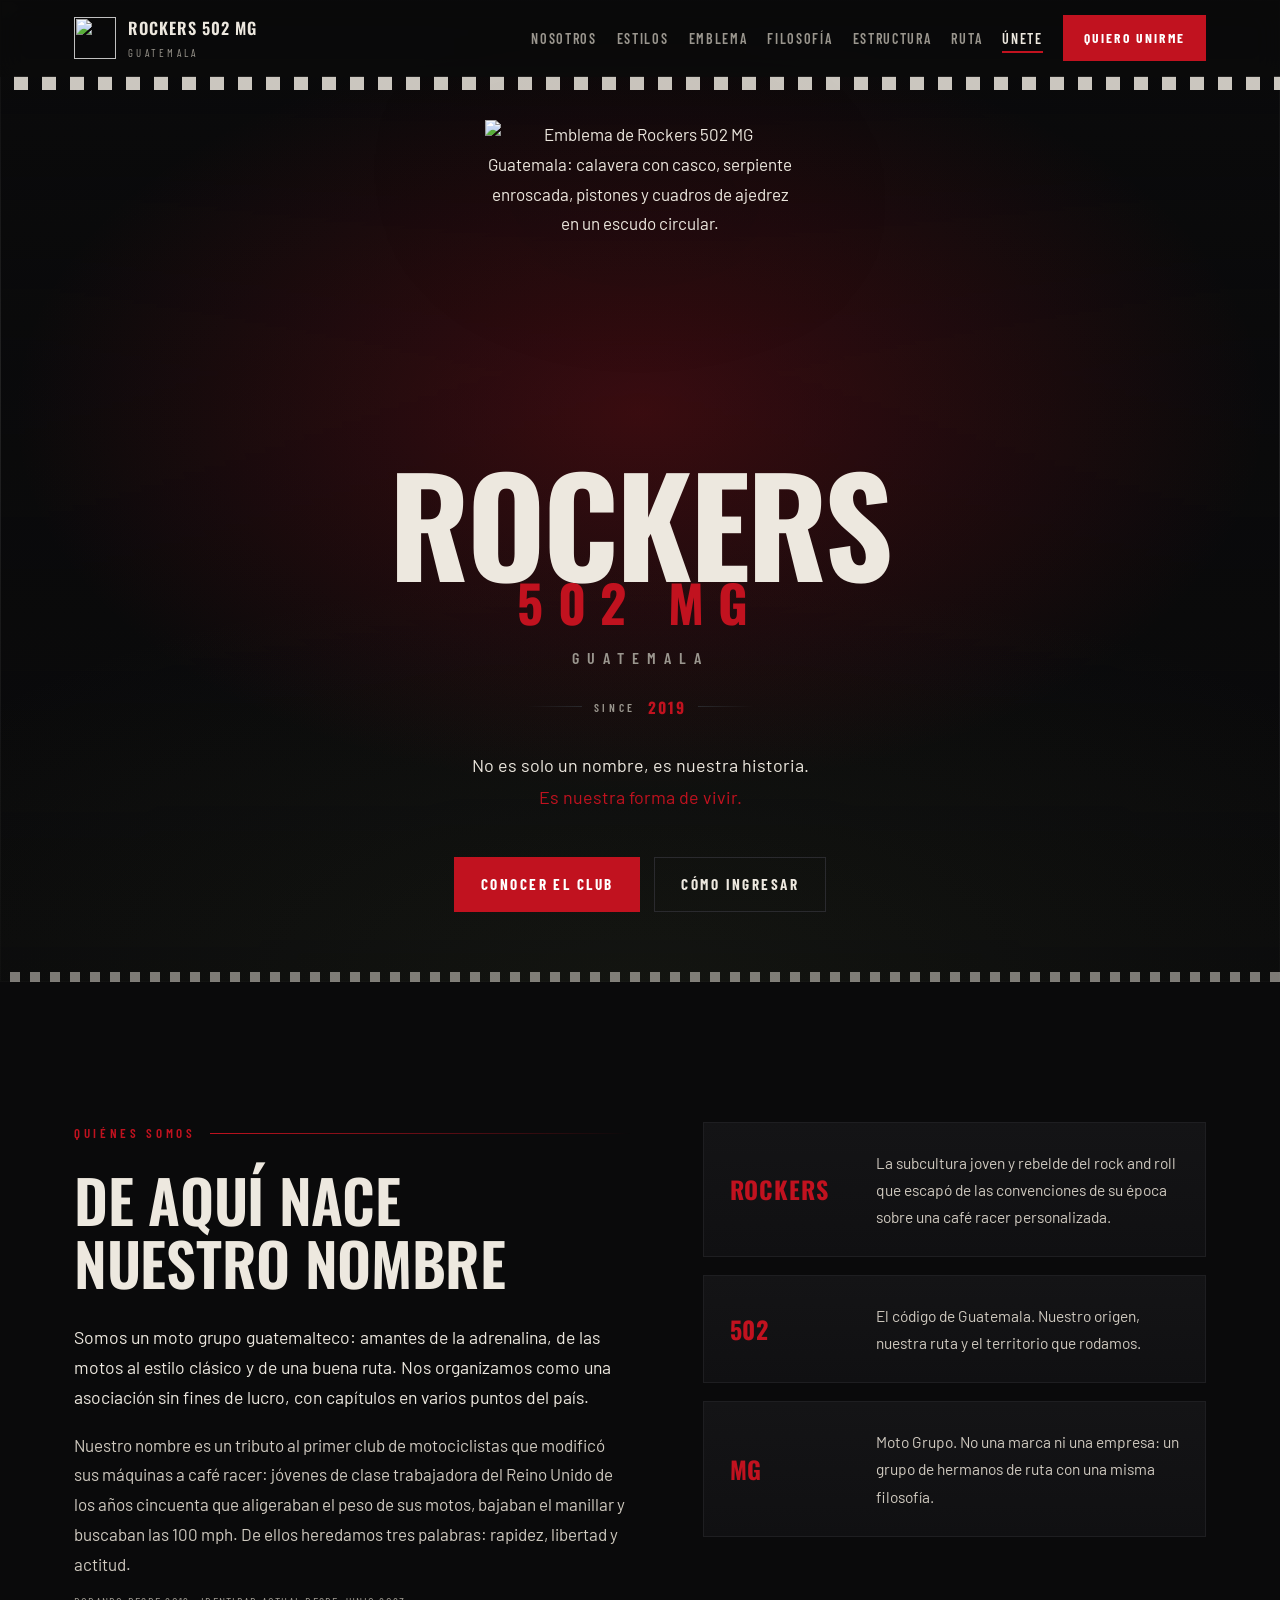
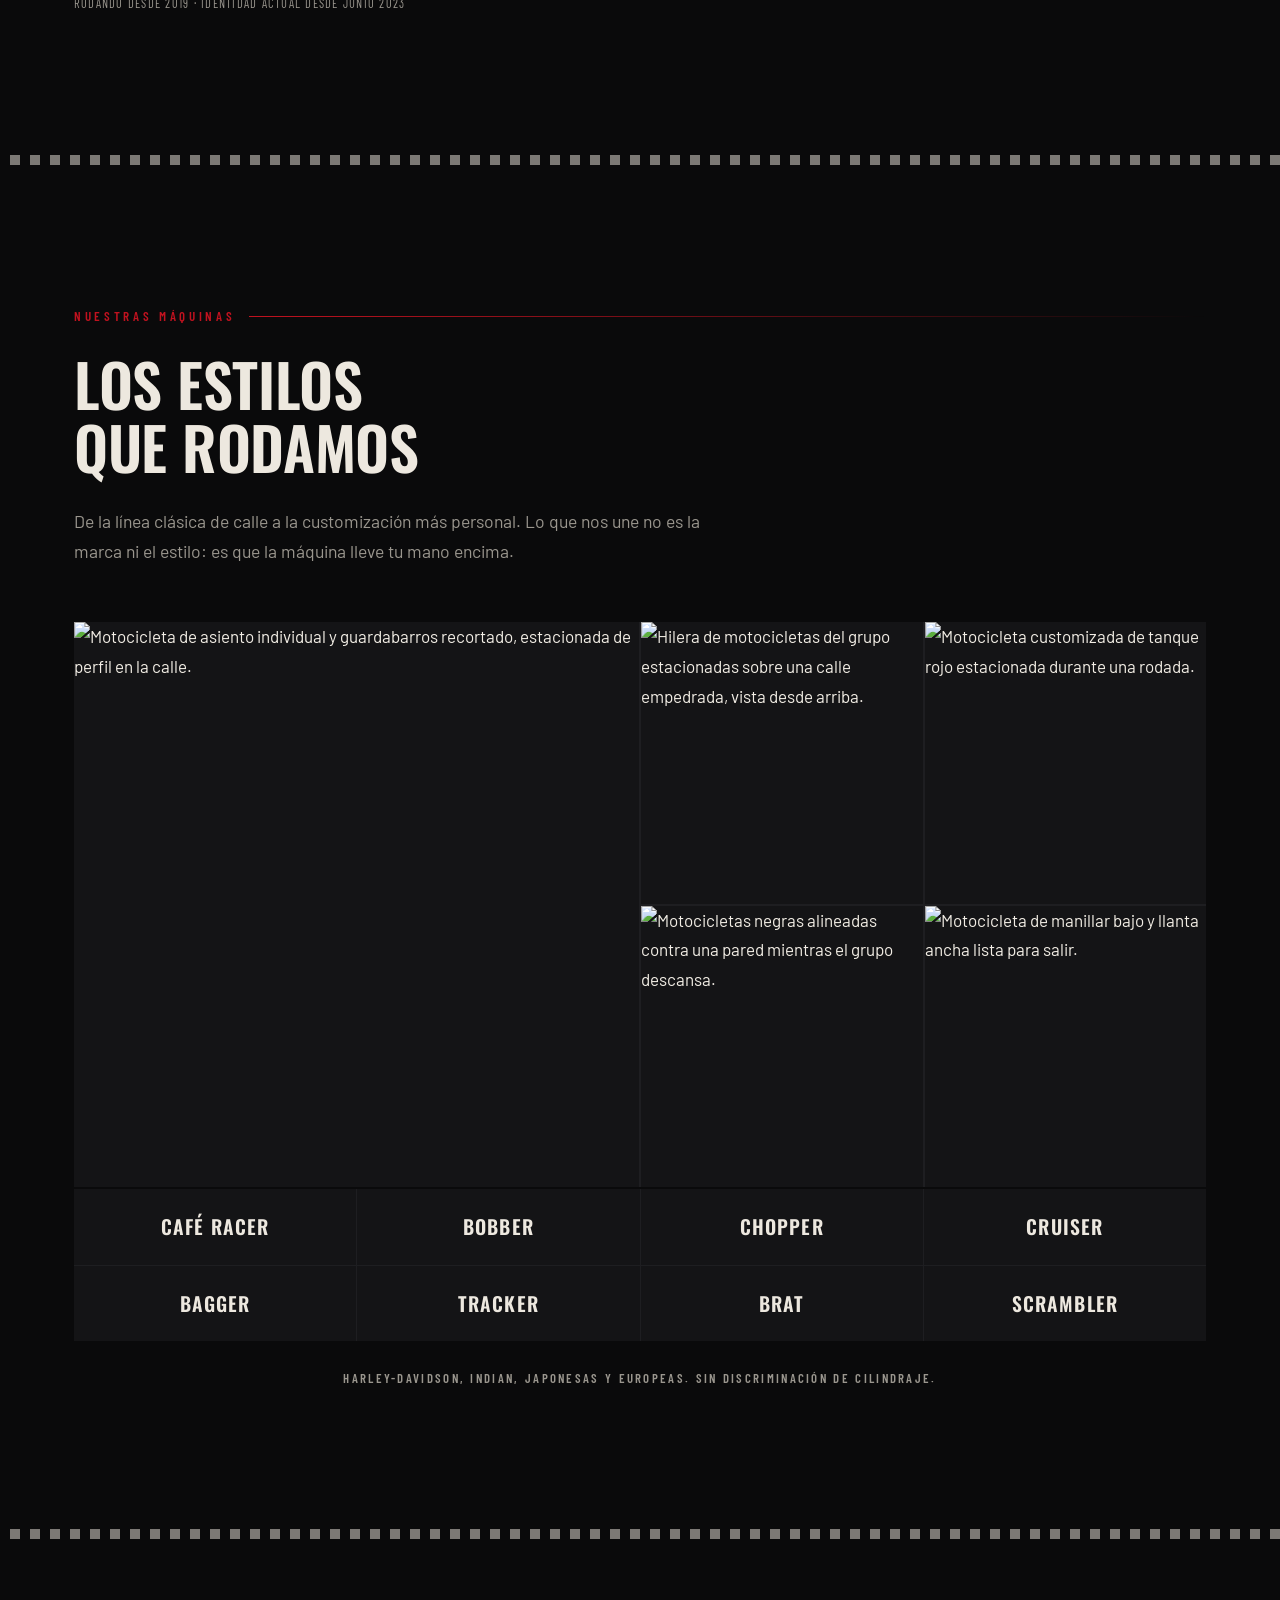
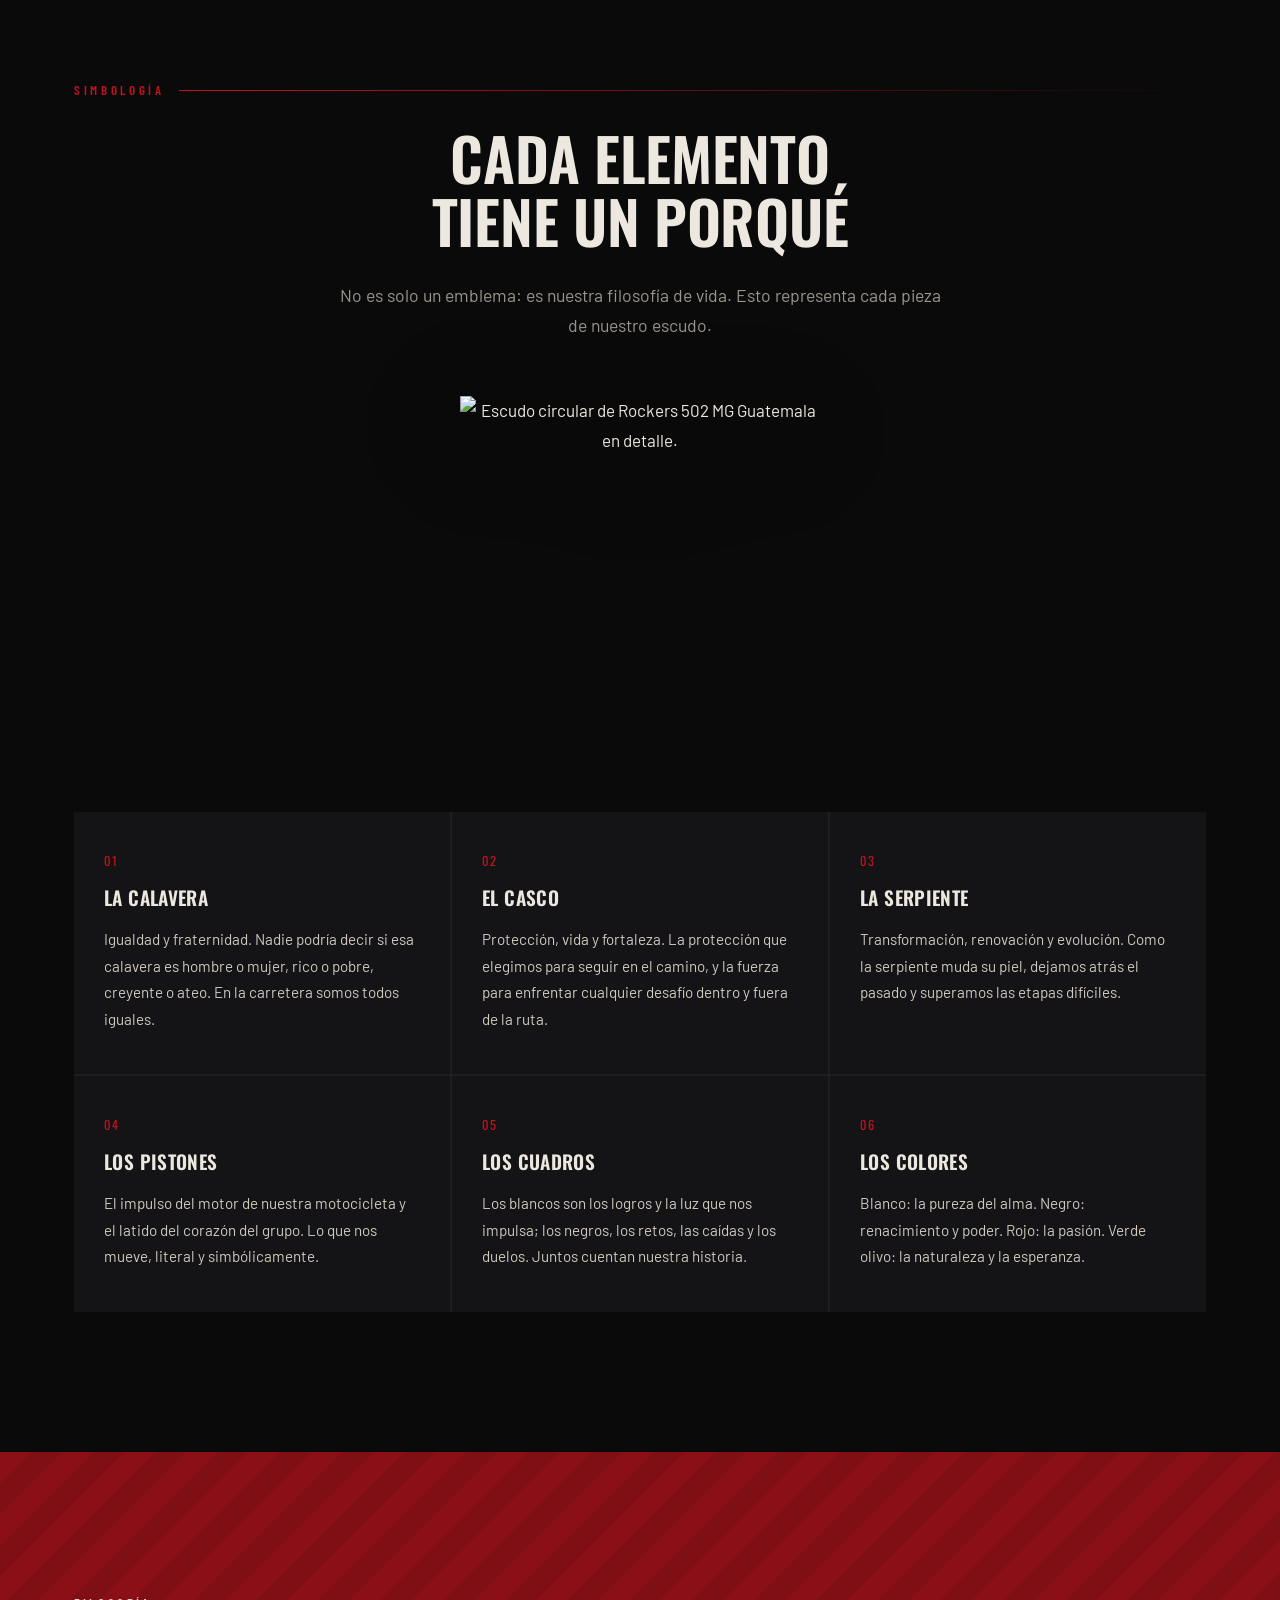
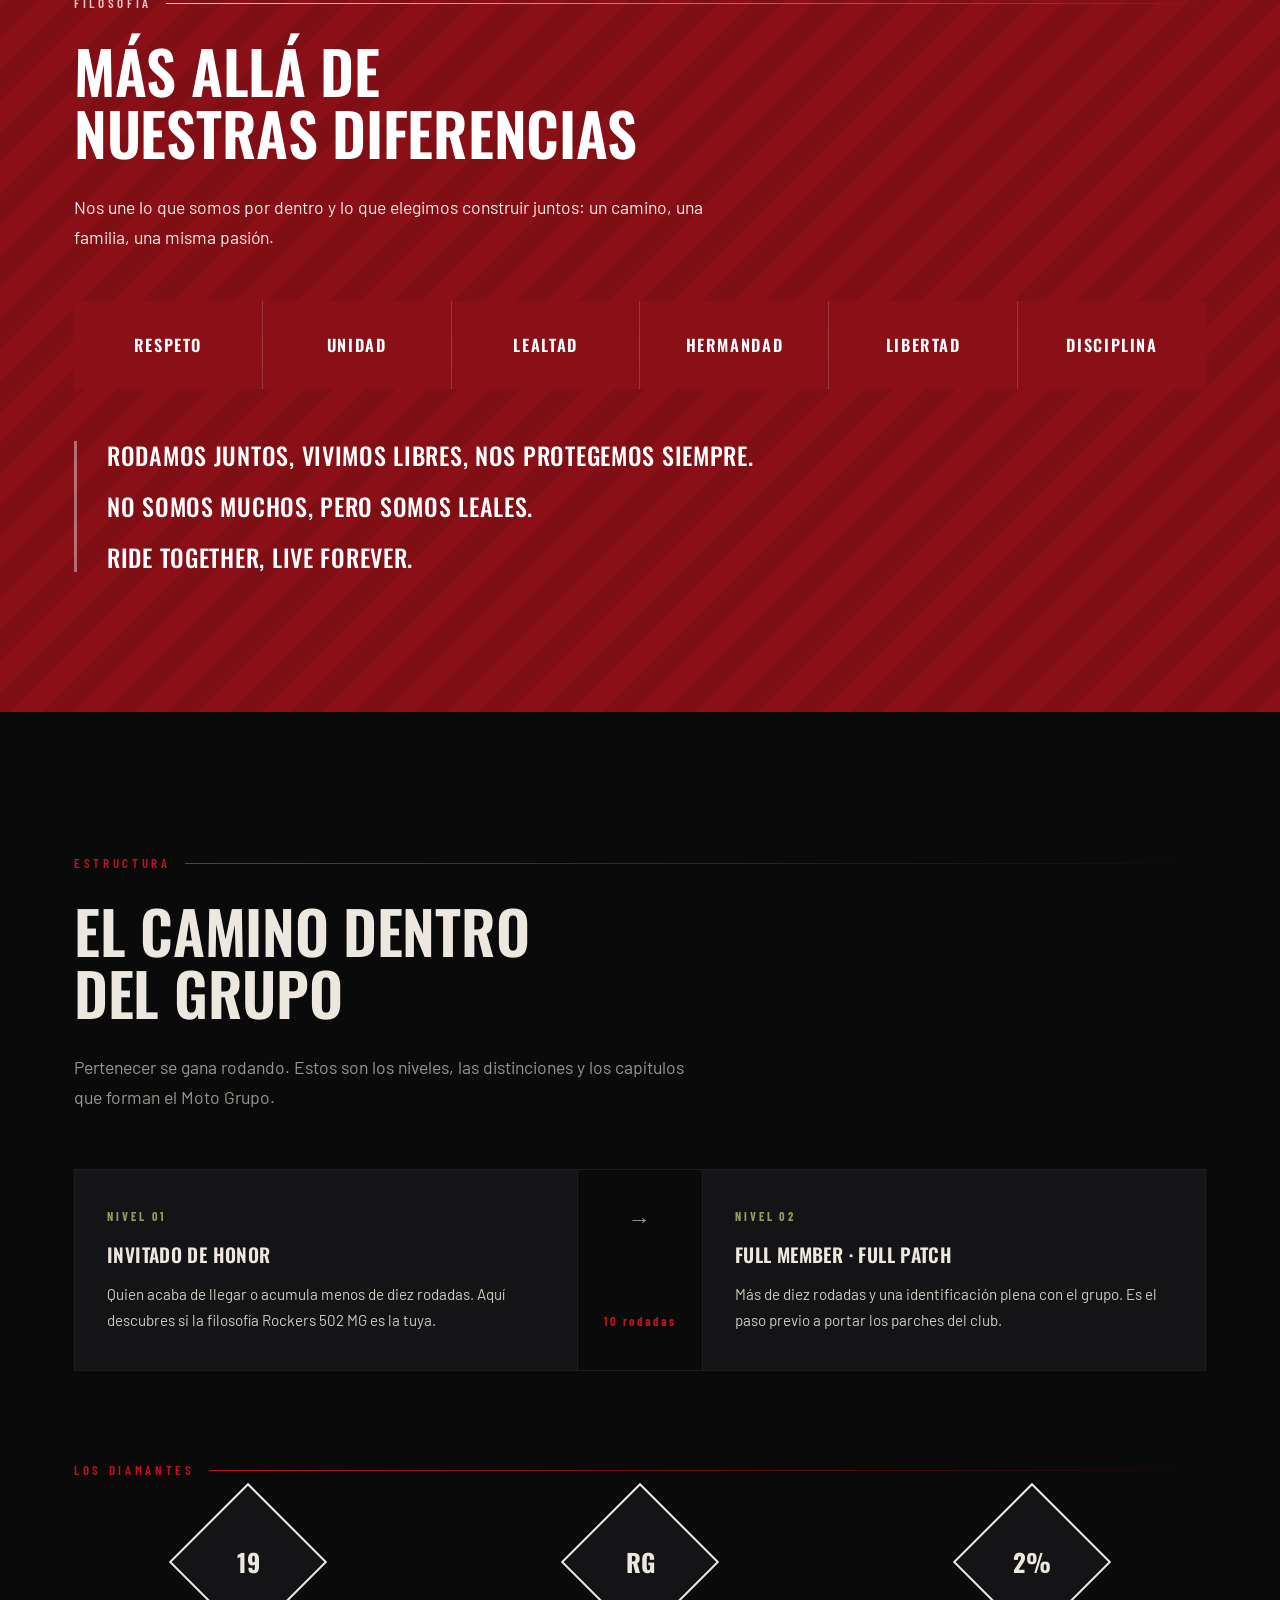
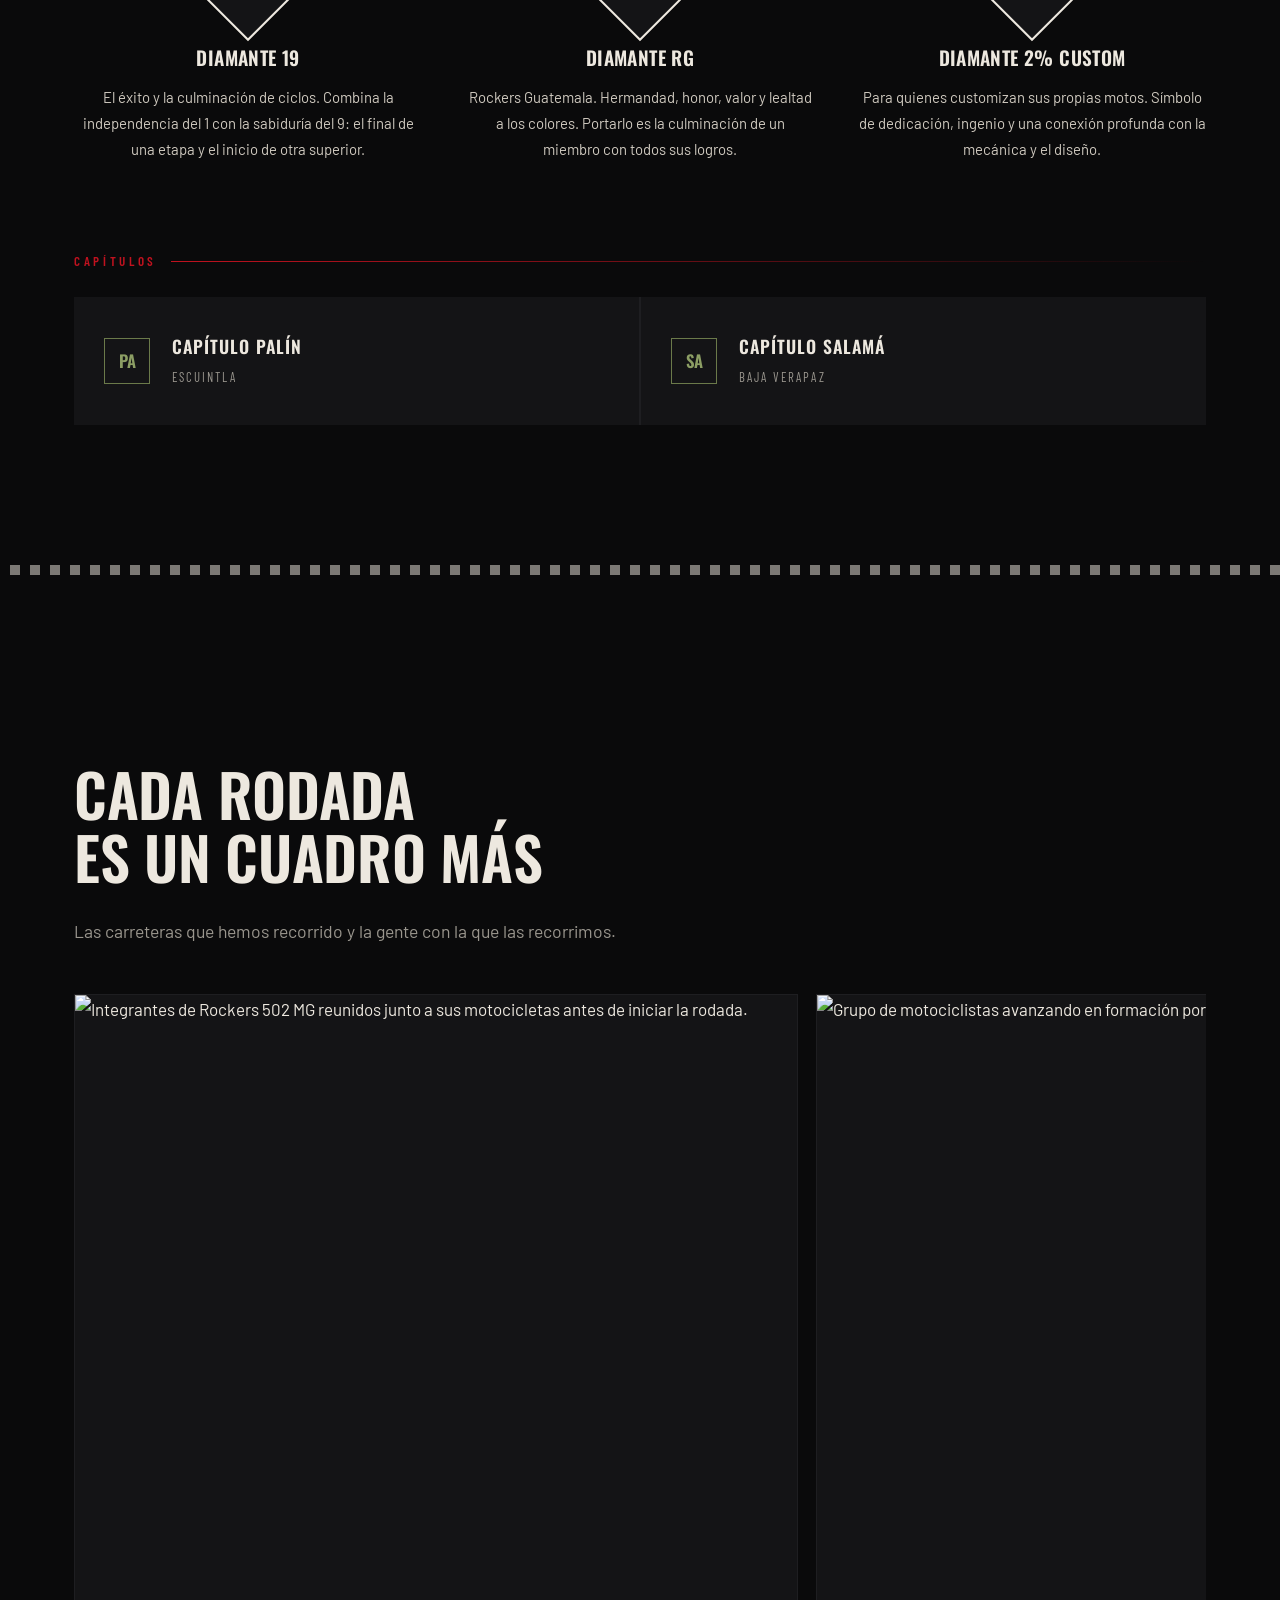
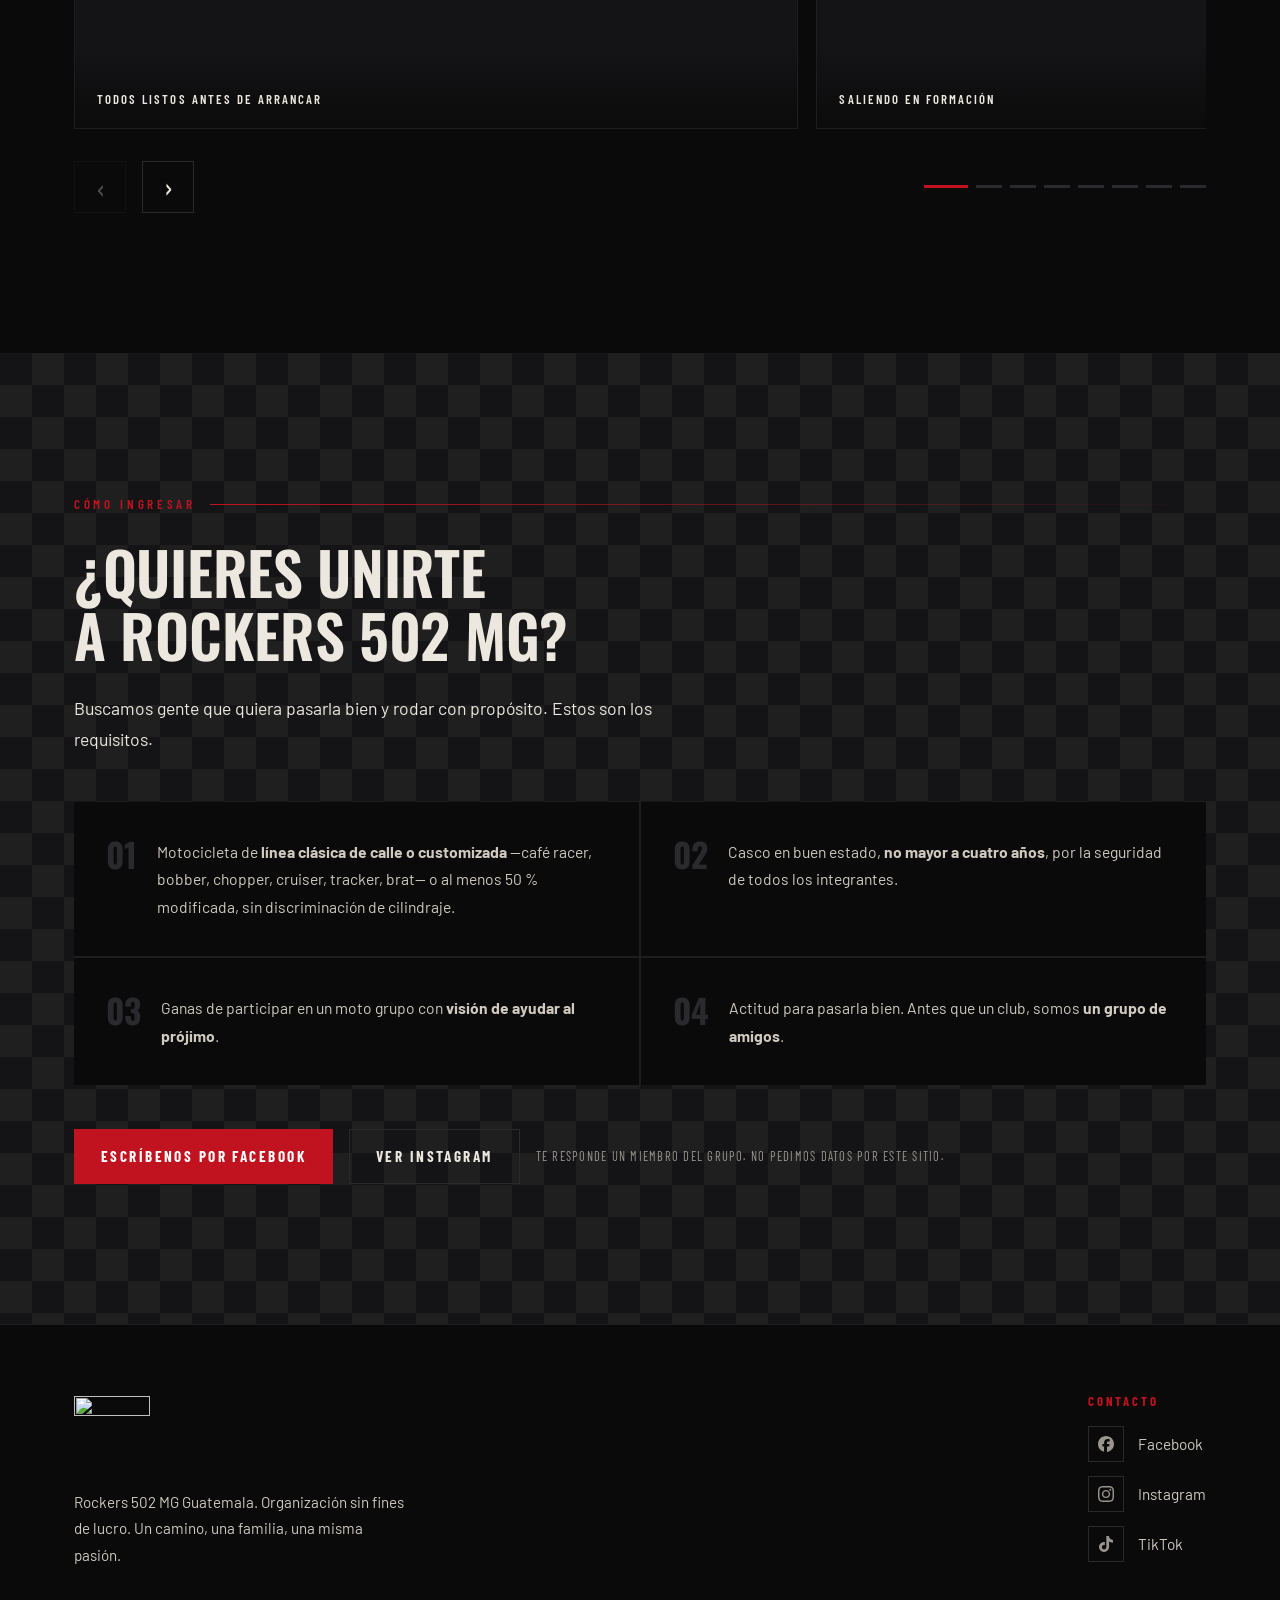
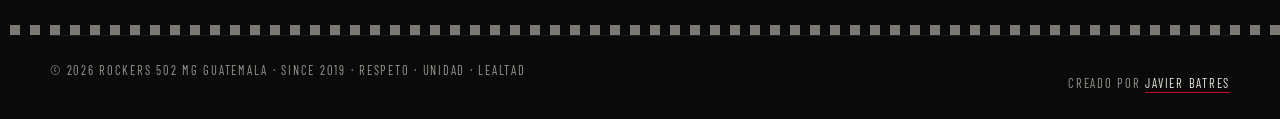
==== site/index.html @ dc061184 "feat: sitio institucional de Rockers 502 MG Una sola página con anclas: hero, quiénes somos, estilos" ====
<!DOCTYPE html>
<html lang="es" class="no-js">
<head>
<meta charset="UTF-8">
<meta name="viewport" content="width=device-width, initial-scale=1">
<title>Rockers 502 MG Guatemala — Moto Grupo</title>
<meta name="description" content="Rockers 502 MG Guatemala, rodando desde 2019: un camino, una familia, una misma pasión. Historia, simbología del emblema, estructura del grupo y requisitos de ingreso.">
<link rel="canonical" href="https://www.rockers502.gt/">

<meta property="og:type" content="website">
<meta property="og:site_name" content="Rockers 502 MG Guatemala">
<meta property="og:title" content="Rockers 502 MG Guatemala">
<meta property="og:description" content="Rodando desde 2019. Un camino, una familia, una misma pasión.">
<meta property="og:url" content="https://www.rockers502.gt/">
<meta property="og:image" content="https://www.rockers502.gt/assets/img/og.jpg">
<meta property="og:image:width" content="1200">
<meta property="og:image:height" content="630">
<meta property="og:locale" content="es_GT">
<meta name="twitter:card" content="summary_large_image">
<meta name="theme-color" content="#0A0A0B">

<link rel="icon" href="favicon.ico" sizes="any">
<link rel="icon" type="image/png" href="assets/img/favicon-512.png" sizes="512x512">
<link rel="apple-touch-icon" href="assets/img/apple-touch-icon.png">

<link rel="preconnect" href="https://fonts.googleapis.com">
<link rel="preconnect" href="https://fonts.gstatic.com" crossorigin>
<link rel="preload" as="image" href="assets/img/emblem.webp">
<link href="https://fonts.googleapis.com/css2?family=Oswald:wght@400;500;600;700&family=Barlow:wght@400;500;600&family=Barlow+Condensed:wght@500;600;700&display=swap" rel="stylesheet">
<link rel="stylesheet" href="assets/css/styles.css">

<script type="application/ld+json">
{
  "@context": "https://schema.org",
  "@type": "Organization",
  "name": "Rockers 502 MG Guatemala",
  "alternateName": "Rockers 502 MG",
  "url": "https://www.rockers502.gt/",
  "logo": "https://www.rockers502.gt/assets/img/emblem.webp",
  "foundingDate": "2019",
  "areaServed": "GT",
  "description": "Moto grupo guatemalteco de motocicletas de estilo clásico y customizadas.",
  "sameAs": [
    "https://www.facebook.com/Rockers502MC",
    "https://www.instagram.com/rockers502mggt/",
    "https://www.tiktok.com/@rockers.mg.guate"
  ]
}
</script>
</head>
<body>
<a class="skip" href="#nosotros">Saltar al contenido</a>

<header class="site-header" data-header>
  <div class="wrap nav">
    <a class="brand" href="#inicio">
      <img src="assets/img/emblem.webp" width="42" height="42" alt="">
      <span><b>Rockers 502 MG</b><span>Guatemala</span></span>
    </a>
    <ul class="nav-list" data-menu>
      <li><a href="#nosotros">Nosotros</a></li>
      <li><a href="#estilos">Estilos</a></li>
      <li><a href="#emblema">Emblema</a></li>
      <li><a href="#valores">Filosofía</a></li>
      <li><a href="#estructura">Estructura</a></li>
      <li><a href="#ruta">Ruta</a></li>
      <li><a href="#unete">Únete</a></li>
    </ul>
    <a class="btn btn--sm" href="#unete">Quiero unirme</a>
    <button class="burger" data-burger type="button" aria-label="Abrir menú" aria-expanded="false">
      <span></span><span></span><span></span>
    </button>
  </div>
</header>

<main>

<!-- ===== Hero ===== -->
<section class="hero" id="inicio">
  <div class="hero-bg">
    <img src="assets/img/hero.webp" width="1800" height="1013" alt="" fetchpriority="high">
  </div>
  <div class="check is-top"></div>
  <div class="wrap">
    <img class="hero-emblem" src="assets/img/emblem.webp" width="680" height="680"
         alt="Emblema de Rockers 502 MG Guatemala: calavera con casco, serpiente enroscada, pistones y cuadros de ajedrez en un escudo circular.">
    <h1><span class="l1">Rockers</span><span class="l2">502 MG</span></h1>
    <p class="hero-country">Guatemala</p>
    <p class="hero-since"><span>Since</span><b>2019</b></p>
    <p class="hero-tag">No es solo un nombre, es nuestra historia.<br><em>Es nuestra forma de vivir.</em></p>
    <div class="hero-cta">
      <a class="btn" href="#emblema">Conocer el club</a>
      <a class="btn btn--ghost" href="#unete">Cómo ingresar</a>
    </div>
  </div>
  <div class="check is-bottom check--thin"></div>
</section>

<!-- ===== Quiénes somos ===== -->
<section class="block" id="nosotros">
  <div class="wrap grid-2">
    <div class="rv">
      <p class="kicker">Quiénes somos</p>
      <h2>De aquí nace<br>nuestro nombre</h2>
      <p class="lead">Somos un moto grupo guatemalteco: amantes de la adrenalina, de las motos al estilo clásico y de una buena ruta. Nos organizamos como una asociación sin fines de lucro, con capítulos en varios puntos del país.</p>
      <p>Nuestro nombre es un tributo al primer club de motociclistas que modificó sus máquinas a café racer: jóvenes de clase trabajadora del Reino Unido de los años cincuenta que aligeraban el peso de sus motos, bajaban el manillar y buscaban las 100&nbsp;mph. De ellos heredamos tres palabras: rapidez, libertad y actitud.</p>
      <p class="note">Rodando desde 2019 &middot; Identidad actual desde junio 2023</p>
    </div>
    <dl class="namecards rv">
      <div class="namecard">
        <dt>Rockers</dt>
        <dd>La subcultura joven y rebelde del rock and roll que escapó de las convenciones de su época sobre una café racer personalizada.</dd>
      </div>
      <div class="namecard">
        <dt>502</dt>
        <dd>El código de Guatemala. Nuestro origen, nuestra ruta y el territorio que rodamos.</dd>
      </div>
      <div class="namecard">
        <dt>MG</dt>
        <dd>Moto Grupo. No una marca ni una empresa: un grupo de hermanos de ruta con una misma filosofía.</dd>
      </div>
    </dl>
  </div>
</section>

<div class="check check--thin"></div>

<!-- ===== Estilos ===== -->
<section class="block" id="estilos">
  <div class="wrap">
    <p class="kicker rv">Nuestras máquinas</p>
    <h2 class="rv">Los estilos<br>que rodamos</h2>
    <p class="lead mute narrow rv" style="margin-bottom:56px">De la línea clásica de calle a la customización más personal. Lo que nos une no es la marca ni el estilo: es que la máquina lleve tu mano encima.</p>
    <div class="machines rv">
      <figure><img src="assets/img/maquinas/moto-1.webp" width="1200" height="1200" loading="lazy" alt="Motocicleta de asiento individual y guardabarros recortado, estacionada de perfil en la calle."></figure>
      <figure><img src="assets/img/maquinas/moto-2.webp" width="760" height="760" loading="lazy" alt="Hilera de motocicletas del grupo estacionadas sobre una calle empedrada, vista desde arriba."></figure>
      <figure><img src="assets/img/maquinas/moto-3.webp" width="760" height="760" loading="lazy" alt="Motocicleta customizada de tanque rojo estacionada durante una rodada."></figure>
      <figure><img src="assets/img/maquinas/moto-4.webp" width="760" height="760" loading="lazy" alt="Motocicletas negras alineadas contra una pared mientras el grupo descansa."></figure>
      <figure><img src="assets/img/maquinas/moto-5.webp" width="760" height="760" loading="lazy" alt="Motocicleta de manillar bajo y llanta ancha lista para salir."></figure>
    </div>

    <ul class="style-names rv">
      <li>Café racer</li>
      <li>Bobber</li>
      <li>Chopper</li>
      <li>Cruiser</li>
      <li>Bagger</li>
      <li>Tracker</li>
      <li>Brat</li>
      <li>Scrambler</li>
    </ul>
    <p class="style-note rv">Harley-Davidson, Indian, japonesas y europeas. Sin discriminación de cilindraje.</p>
  </div>
</section>

<div class="check check--thin"></div>

<!-- ===== El emblema ===== -->
<section class="block" id="emblema">
  <div class="wrap">
    <div class="emblem-intro rv">
      <p class="kicker kicker--center">Simbología</p>
      <h2>Cada elemento<br>tiene un porqué</h2>
      <p class="lead mute">No es solo un emblema: es nuestra filosofía de vida. Esto representa cada pieza de nuestro escudo.</p>
      <img src="assets/img/emblem@2x.webp" width="1024" height="1024" loading="lazy"
           alt="Escudo circular de Rockers 502 MG Guatemala en detalle.">
    </div>
    <div class="symbols">
      <article class="symbol rv"><span class="no">01</span><h3>La calavera</h3><p>Igualdad y fraternidad. Nadie podría decir si esa calavera es hombre o mujer, rico o pobre, creyente o ateo. En la carretera somos todos iguales.</p></article>
      <article class="symbol rv"><span class="no">02</span><h3>El casco</h3><p>Protección, vida y fortaleza. La protección que elegimos para seguir en el camino, y la fuerza para enfrentar cualquier desafío dentro y fuera de la ruta.</p></article>
      <article class="symbol rv"><span class="no">03</span><h3>La serpiente</h3><p>Transformación, renovación y evolución. Como la serpiente muda su piel, dejamos atrás el pasado y superamos las etapas difíciles.</p></article>
      <article class="symbol rv"><span class="no">04</span><h3>Los pistones</h3><p>El impulso del motor de nuestra motocicleta y el latido del corazón del grupo. Lo que nos mueve, literal y simbólicamente.</p></article>
      <article class="symbol rv"><span class="no">05</span><h3>Los cuadros</h3><p>Los blancos son los logros y la luz que nos impulsa; los negros, los retos, las caídas y los duelos. Juntos cuentan nuestra historia.</p></article>
      <article class="symbol rv"><span class="no">06</span><h3>Los colores</h3><p>Blanco: la pureza del alma. Negro: renacimiento y poder. Rojo: la pasión. Verde olivo: la naturaleza y la esperanza.</p></article>
    </div>
  </div>
</section>

<!-- ===== Filosofía ===== -->
<section class="block values" id="valores">
  <div class="wrap">
    <p class="kicker rv">Filosofía</p>
    <h2 class="rv">Más allá de<br>nuestras diferencias</h2>
    <p class="lead narrow rv">Nos une lo que somos por dentro y lo que elegimos construir juntos: un camino, una familia, una misma pasión.</p>
    <ul class="values-grid rv">
      <li>Respeto</li><li>Unidad</li><li>Lealtad</li><li>Hermandad</li><li>Libertad</li><li>Disciplina</li>
    </ul>
    <div class="mottos rv">
      <p>Rodamos juntos, vivimos libres, nos protegemos siempre.</p>
      <p>No somos muchos, pero somos leales.</p>
      <p>Ride together, live forever.</p>
    </div>
  </div>
</section>

<!-- ===== Estructura ===== -->
<section class="block" id="estructura">
  <div class="wrap">
    <p class="kicker rv">Estructura</p>
    <h2 class="rv">El camino dentro<br>del grupo</h2>
    <p class="lead mute narrow rv" style="margin-bottom:56px">Pertenecer se gana rodando. Estos son los niveles, las distinciones y los capítulos que forman el Moto Grupo.</p>

    <div class="path rv">
      <div class="step">
        <p class="lvl">Nivel 01</p>
        <h3>Invitado de honor</h3>
        <p>Quien acaba de llegar o acumula menos de diez rodadas. Aquí descubres si la filosofía Rockers 502 MG es la tuya.</p>
      </div>
      <div class="path-arrow"><span class="ico" aria-hidden="true">&rarr;</span><span>10 rodadas</span></div>
      <div class="step">
        <p class="lvl">Nivel 02</p>
        <h3>Full Member · Full Patch</h3>
        <p>Más de diez rodadas y una identificación plena con el grupo. Es el paso previo a portar los parches del club.</p>
      </div>
    </div>

    <p class="kicker rv">Los diamantes</p>
    <div class="diamonds rv">
      <div class="diamond"><div class="diamond-shape"><b>19</b></div><h3>Diamante 19</h3><p>El éxito y la culminación de ciclos. Combina la independencia del 1 con la sabiduría del 9: el final de una etapa y el inicio de otra superior.</p></div>
      <div class="diamond"><div class="diamond-shape"><b>RG</b></div><h3>Diamante RG</h3><p>Rockers Guatemala. Hermandad, honor, valor y lealtad a los colores. Portarlo es la culminación de un miembro con todos sus logros.</p></div>
      <div class="diamond"><div class="diamond-shape"><b>2%</b></div><h3>Diamante 2% Custom</h3><p>Para quienes customizan sus propias motos. Símbolo de dedicación, ingenio y una conexión profunda con la mecánica y el diseño.</p></div>
    </div>

    <p class="kicker rv">Capítulos</p>
    <ul class="chapters rv">
      <li class="chapter"><span class="pin" aria-hidden="true">PA</span><span><b>Capítulo Palín</b><span>Escuintla</span></span></li>
      <li class="chapter"><span class="pin" aria-hidden="true">SA</span><span><b>Capítulo Salamá</b><span>Baja Verapaz</span></span></li>
    </ul>
  </div>
</section>

<div class="check check--thin"></div>

<!-- ===== En la ruta ===== -->
<section class="block" id="ruta">
  <div class="wrap">
    <p class="kicker rv">En la ruta</p>
    <h2 class="rv">Cada rodada<br>es un cuadro más</h2>
    <p class="lead mute narrow rv" style="margin-bottom:48px">Las carreteras que hemos recorrido y la gente con la que las recorrimos.</p>
    <div class="carousel rv">
      <div class="carousel-track" data-carousel-track tabindex="0" role="region" aria-label="Galería de rodadas">
        <figure class="carousel-slide"><img src="assets/img/rodadas/rodada-1.webp" width="1100" height="733" alt="Integrantes de Rockers 502 MG reunidos junto a sus motocicletas antes de iniciar la rodada."><figcaption>Todos listos antes de arrancar</figcaption></figure>
        <figure class="carousel-slide"><img src="assets/img/rodadas/rodada-2.webp" width="1100" height="733" alt="Grupo de motociclistas avanzando en formación por una calle con los faros encendidos." loading="lazy"><figcaption>Saliendo en formación</figcaption></figure>
        <figure class="carousel-slide"><img src="assets/img/rodadas/rodada-3.webp" width="1100" height="733" alt="Motocicletas estacionadas en fila sobre una calle empedrada durante una celebración local." loading="lazy"><figcaption>Paso por el pueblo</figcaption></figure>
        <figure class="carousel-slide"><img src="assets/img/rodadas/rodada-4.webp" width="1100" height="733" alt="Integrantes del grupo posando frente a una construcción de arcos de piedra." loading="lazy"><figcaption>Parada en ruta</figcaption></figure>
        <figure class="carousel-slide"><img src="assets/img/rodadas/rodada-5.webp" width="1100" height="733" alt="Grupo de motociclistas rodando por una avenida arbolada." loading="lazy"><figcaption>En carretera</figcaption></figure>
        <figure class="carousel-slide"><img src="assets/img/rodadas/rodada-6.webp" width="1100" height="733" alt="Integrantes del grupo reunidos para la fotografía en una calle del casco urbano." loading="lazy"><figcaption>La foto de siempre</figcaption></figure>
        <figure class="carousel-slide"><img src="assets/img/rodadas/rodada-7.webp" width="1100" height="733" alt="Miembros del grupo conviviendo con vecinos durante una parada de la rodada." loading="lazy"><figcaption>Con la gente del lugar</figcaption></figure>
        <figure class="carousel-slide"><img src="assets/img/rodadas/rodada-8.webp" width="1100" height="733" alt="Integrantes del grupo compartiendo en una mesa al terminar la rodada." loading="lazy"><figcaption>Después de la ruta</figcaption></figure>
      </div>
      <div class="carousel-nav">
        <button class="carousel-btn" type="button" data-carousel-prev aria-label="Foto anterior">&#8249;</button>
        <button class="carousel-btn" type="button" data-carousel-next aria-label="Foto siguiente">&#8250;</button>
        <div class="carousel-dots" data-carousel-dots role="tablist" aria-label="Ir a la foto"></div>
      </div>
    </div>
  </div>
</section>

<!-- ===== Únete ===== -->
<section class="block join" id="unete">
  <div class="wrap">
    <p class="kicker rv">Cómo ingresar</p>
    <h2 class="rv">¿Quieres unirte<br>a Rockers 502 MG?</h2>
    <p class="lead narrow rv" style="margin-bottom:48px">Buscamos gente que quiera pasarla bien y rodar con propósito. Estos son los requisitos.</p>
    <ul class="reqs rv">
      <li class="req"><p>Motocicleta de <strong>línea clásica de calle o customizada</strong> —café racer, bobber, chopper, cruiser, tracker, brat— o al menos 50&nbsp;% modificada, sin discriminación de cilindraje.</p></li>
      <li class="req"><p>Casco en buen estado, <strong>no mayor a cuatro años</strong>, por la seguridad de todos los integrantes.</p></li>
      <li class="req"><p>Ganas de participar en un moto grupo con <strong>visión de ayudar al prójimo</strong>.</p></li>
      <li class="req"><p>Actitud para pasarla bien. Antes que un club, somos <strong>un grupo de amigos</strong>.</p></li>
    </ul>
    <div class="join-cta rv">
      <a class="btn" href="https://www.facebook.com/Rockers502MC" target="_blank" rel="noopener">Escríbenos por Facebook</a>
      <a class="btn btn--ghost" href="https://www.instagram.com/rockers502mggt/" target="_blank" rel="noopener">Ver Instagram</a>
      <p class="note">Te responde un miembro del grupo. No pedimos datos por este sitio.</p>
    </div>
  </div>
</section>

</main>

<footer class="site-footer" id="contacto">
  <div class="wrap">
    <div class="footer-grid">
      <div class="footer-brand">
        <img src="assets/img/emblem.webp" width="76" height="76" loading="lazy" alt="">
        <p>Rockers 502 MG Guatemala. Organización sin fines de lucro. Un camino, una familia, una misma pasión.</p>
      </div>
      <div>
        <h2>Contacto</h2>
        <ul class="social">
          <li><a href="https://www.facebook.com/Rockers502MC" target="_blank" rel="noopener"><svg class="ic" viewBox="0 0 24 24" width="18" height="18" aria-hidden="true" focusable="false"><path d="M9.101 23.691v-7.98H6.627v-3.667h2.474v-1.58c0-4.085 1.848-5.978 5.858-5.978.401 0 .955.042 1.468.103a8.68 8.68 0 0 1 1.141.195v3.325a8.623 8.623 0 0 0-.653-.036 26.805 26.805 0 0 0-.733-.009c-.707 0-1.259.096-1.675.309a1.686 1.686 0 0 0-.679.622c-.258.42-.374.995-.374 1.752v1.297h3.919l-.386 2.103-.287 1.564h-3.246v8.245C19.396 23.238 24 18.179 24 12.044c0-6.627-5.373-12-12-12s-12 5.373-12 12c0 5.628 3.874 10.35 9.101 11.647Z"/></svg><span>Facebook</span></a></li>
          <li><a href="https://www.instagram.com/rockers502mggt/" target="_blank" rel="noopener"><svg class="ic" viewBox="0 0 24 24" width="18" height="18" aria-hidden="true" focusable="false"><path d="M7.0301.084c-1.2768.0602-2.1487.264-2.911.5634-.7888.3075-1.4575.72-2.1228 1.3877-.6652.6677-1.075 1.3368-1.3802 2.127-.2954.7638-.4956 1.6365-.552 2.914-.0564 1.2775-.0689 1.6882-.0626 4.947.0062 3.2586.0206 3.6671.0825 4.9473.061 1.2765.264 2.1482.5635 2.9107.308.7889.72 1.4573 1.388 2.1228.6679.6655 1.3365 1.0743 2.1285 1.38.7632.295 1.6361.4961 2.9134.552 1.2773.056 1.6884.069 4.9462.0627 3.2578-.0062 3.668-.0207 4.9478-.0814 1.28-.0607 2.147-.2652 2.9098-.5633.7889-.3086 1.4578-.72 2.1228-1.3881.665-.6682 1.0745-1.3378 1.3795-2.1284.2957-.7632.4966-1.636.552-2.9124.056-1.2809.0692-1.6898.063-4.948-.0063-3.2583-.021-3.6668-.0817-4.9465-.0607-1.2797-.264-2.1487-.5633-2.9117-.3084-.7889-.72-1.4568-1.3876-2.1228C21.2982 1.33 20.628.9208 19.8378.6165 19.074.321 18.2017.1197 16.9244.0645 15.6471.0093 15.236-.005 11.977.0014 8.718.0076 8.31.0215 7.0301.0839m.1402 21.6932c-1.17-.0509-1.8053-.2453-2.2287-.408-.5606-.216-.96-.4771-1.3819-.895-.422-.4178-.6811-.8186-.9-1.378-.1644-.4234-.3624-1.058-.4171-2.228-.0595-1.2645-.072-1.6442-.079-4.848-.007-3.2037.0053-3.583.0607-4.848.05-1.169.2456-1.805.408-2.2282.216-.5613.4762-.96.895-1.3816.4188-.4217.8184-.6814 1.3783-.9003.423-.1651 1.0575-.3614 2.227-.4171 1.2655-.06 1.6447-.0724 4.848-.0794 3.2033-.007 3.5835.0053 4.8495.0607 1.169.0508 1.8053.2445 2.228.408.5608.216.96.4754 1.3816.895.4217.4194.6816.8176.9005 1.3787.1653.4217.3617 1.056.4169 2.2263.0602 1.2655.0739 1.645.0796 4.848.0058 3.203-.0055 3.5834-.061 4.848-.051 1.17-.245 1.8055-.408 2.2294-.216.5604-.4763.96-.8954 1.3814-.419.4215-.8181.6811-1.3783.9-.4224.1649-1.0577.3617-2.2262.4174-1.2656.0595-1.6448.072-4.8493.079-3.2045.007-3.5825-.0056-4.848-.0607M16.953 5.5864A1.44 1.44 0 1 0 18.39 4.144a1.44 1.44 0 0 0-1.437 1.4424M5.8385 12.012c.0067 3.4032 2.7706 6.1557 6.173 6.1493 3.4026-.0065 6.157-2.7701 6.1506-6.1733-.0065-3.4032-2.771-6.1565-6.174-6.1498-3.403.0067-6.156 2.771-6.1496 6.1738M8 12.0077a4 4 0 1 1 4.008 3.9921A3.9996 3.9996 0 0 1 8 12.0077"/></svg><span>Instagram</span></a></li>
          <li><a href="https://www.tiktok.com/@rockers.mg.guate" target="_blank" rel="noopener"><svg class="ic" viewBox="0 0 24 24" width="18" height="18" aria-hidden="true" focusable="false"><path d="M12.525.02c1.31-.02 2.61-.01 3.91-.02.08 1.53.63 3.09 1.75 4.17 1.12 1.11 2.7 1.62 4.24 1.79v4.03c-1.44-.05-2.89-.35-4.2-.97-.57-.26-1.1-.59-1.62-.93-.01 2.92.01 5.84-.02 8.75-.08 1.4-.54 2.79-1.35 3.94-1.31 1.92-3.58 3.17-5.91 3.21-1.43.08-2.86-.31-4.08-1.03-2.02-1.19-3.44-3.37-3.65-5.71-.02-.5-.03-1-.01-1.49.18-1.9 1.12-3.72 2.58-4.96 1.66-1.44 3.98-2.13 6.15-1.72.02 1.48-.04 2.96-.04 4.44-.99-.32-2.15-.23-3.02.37-.63.41-1.11 1.04-1.36 1.75-.21.51-.15 1.07-.14 1.61.24 1.64 1.82 3.02 3.5 2.87 1.12-.01 2.19-.66 2.77-1.61.19-.33.4-.67.41-1.06.1-1.79.06-3.57.07-5.36.01-4.03-.01-8.05.02-12.07z"/></svg><span>TikTok</span></a></li>
        </ul>
      </div>
    </div>
  </div>
  <div class="check check--thin"></div>
  <div class="wrap footer-bottom">
    <p>&copy; <span data-year>2026</span> Rockers 502 MG Guatemala &middot; Since 2019 &middot; Respeto &middot; Unidad &middot; Lealtad</p>
    <p class="credit">Creado por <a href="https://fjbatresv.com" target="_blank" rel="noopener">Javier Batres</a></p>
  </div>
</footer>

<script src="assets/js/main.js" defer></script>
</body>
</html>
---- site/assets/css/styles.css ----
/* ==========================================================================
   Rockers 502 MG Guatemala — hoja de estilos
   Tokens → base → componentes → secciones → responsive
   ========================================================================== */

/* --- 1. Tokens ------------------------------------------------------------ */
:root{
  /* Color — derivado de la infografía "Colores que nos definen" */
  --negro:#0A0A0B;
  --negro-elev:#141416;
  --carbon:#1E1E21;
  --carbon-2:#2A2A2E;
  --rojo:#C1121F;
  --rojo-osc:#8B0F17;
  --olivo:#6B7A4A;
  --olivo-cl:#8C9E64;
  --hueso:#EDE8DF;
  --hueso-mute:#9A968E;
  --texto:#CFC9BF;

  /* Tipografía */
  --display:'Oswald', Impact, 'Arial Narrow Bold', sans-serif;
  --body:'Barlow', system-ui, -apple-system, 'Segoe UI', sans-serif;
  --cond:'Barlow Condensed', 'Arial Narrow', sans-serif;

  /* Layout */
  --max:1180px;
  --nav-h:76px;
  --gutter:24px;

  /* Movimiento */
  --ease:cubic-bezier(.2,.7,.2,1);
}

/* --- 2. Base -------------------------------------------------------------- */
*,*::before,*::after{box-sizing:border-box}
*{margin:0;padding:0}

html{scroll-behavior:smooth;scroll-padding-top:var(--nav-h)}

body{
  background:var(--negro);
  color:var(--hueso);
  font-family:var(--body);
  font-size:17px;
  line-height:1.75;
  -webkit-font-smoothing:antialiased;
  overflow-x:hidden;
}

/* Grano sutil: evita el negro plano digital */
body::before{
  content:'';
  position:fixed;
  inset:0;
  z-index:1;
  pointer-events:none;
  opacity:.35;
  mix-blend-mode:overlay;
  background-image:url("data:image/svg+xml,%3Csvg xmlns='http://www.w3.org/2000/svg' width='140' height='140'%3E%3Cfilter id='n'%3E%3CfeTurbulence type='fractalNoise' baseFrequency='.85' numOctaves='3'/%3E%3C/filter%3E%3Crect width='140' height='140' filter='url(%23n)' opacity='.5'/%3E%3C/svg%3E");
}

img,svg{max-width:100%;display:block}
a{color:inherit;text-decoration:none}
button{font:inherit;color:inherit}
section{position:relative;z-index:2}

.wrap{max-width:var(--max);margin:0 auto;padding:0 var(--gutter)}
.block{padding:clamp(84px,11vw,140px) 0}

.skip{position:absolute;left:-9999px;top:0;background:var(--rojo);color:#fff;padding:12px 20px;z-index:100}
.skip:focus{left:12px;top:12px}
:focus-visible{outline:2px solid var(--rojo);outline-offset:3px}

/* --- 3. Tipografía -------------------------------------------------------- */
.kicker{
  font-family:var(--cond);
  font-weight:600;
  font-size:.82rem;
  letter-spacing:.28em;
  text-transform:uppercase;
  color:var(--rojo);
  display:flex;
  align-items:center;
  gap:14px;
  margin-bottom:24px;
}
.kicker::after{content:'';flex:1;height:1px;background:linear-gradient(90deg,var(--rojo),transparent)}
.kicker--center{justify-content:center}

h2{
  font-family:var(--display);
  font-weight:600;
  text-transform:uppercase;
  line-height:1.06;
  letter-spacing:-.005em;
  font-size:clamp(2.1rem,5.2vw,3.7rem);
  margin-bottom:28px;
}

h3{
  font-family:var(--display);
  font-weight:600;
  text-transform:uppercase;
  letter-spacing:.02em;
  font-size:1.2rem;
  line-height:1.24;
  margin-bottom:14px;
}

p{color:var(--texto)}
p + p{margin-top:1.05em}
.lead{font-size:1.1rem;line-height:1.72;color:var(--hueso)}
.mute{color:var(--hueso-mute)}
.narrow{max-width:640px}
.note{
  margin-top:14px;
  font-family:var(--cond);
  letter-spacing:.1em;
  text-transform:uppercase;
  font-size:.78rem;
  color:var(--hueso-mute);
}

/* --- 4. Ajedrez ----------------------------------------------------------- */
.check{
  height:14px;
  background:repeating-conic-gradient(var(--hueso) 0% 25%, transparent 0% 50%) 0 0/28px 28px;
  opacity:.85;
}
.check--thin{height:10px;background-size:20px 20px;opacity:.5}

/* --- 5. Botones ----------------------------------------------------------- */
.btn{
  display:inline-flex;
  align-items:center;
  gap:10px;
  font-family:var(--cond);
  font-weight:700;
  font-size:.95rem;
  letter-spacing:.16em;
  text-transform:uppercase;
  padding:13px 26px;
  border:1px solid var(--rojo);
  background:var(--rojo);
  color:#fff;
  cursor:pointer;
  white-space:nowrap;
  transition:background .22s,color .22s,border-color .22s,transform .22s;
}
.btn:hover{background:var(--rojo-osc);border-color:var(--rojo-osc);transform:translateY(-2px)}
.btn--ghost{background:transparent;color:var(--hueso);border-color:var(--carbon-2)}
.btn--ghost:hover{background:var(--hueso);color:var(--negro);border-color:var(--hueso)}
.btn--sm{padding:10px 20px;font-size:.85rem}

/* --- 6. Navegación -------------------------------------------------------- */
.site-header{
  position:fixed;
  inset:0 0 auto;
  z-index:60;
  background:rgba(10,10,11,.72);
  backdrop-filter:blur(14px);
  border-bottom:1px solid transparent;
  transition:border-color .3s,background .3s;
}
.site-header.is-scrolled{border-bottom-color:var(--carbon);background:rgba(10,10,11,.92)}

.nav{display:flex;align-items:center;gap:20px;height:var(--nav-h)}
.brand{display:flex;align-items:center;gap:12px;flex-shrink:0}
.brand img{width:42px;height:42px}
.brand b{
  font-family:var(--display);font-weight:600;font-size:1.02rem;
  letter-spacing:.06em;text-transform:uppercase;line-height:1;white-space:nowrap;
}
.brand span span{
  display:block;font-family:var(--cond);font-size:.68rem;
  letter-spacing:.3em;color:var(--hueso-mute);text-transform:uppercase;
}

.nav-list{display:flex;gap:20px;list-style:none;margin-left:auto}
.nav-list a{
  font-family:var(--cond);
  font-weight:600;
  font-size:.88rem;
  letter-spacing:.12em;
  text-transform:uppercase;
  color:var(--hueso-mute);
  padding:6px 0;
  position:relative;
  white-space:nowrap;
  transition:color .2s;
}
.nav-list a::after{
  content:'';position:absolute;left:0;right:100%;bottom:0;height:2px;
  background:var(--rojo);transition:right .25s;
}
.nav-list a:hover,.nav-list a.is-active{color:var(--hueso)}
.nav-list a.is-active::after{right:0}

.burger{display:none;background:none;border:0;width:44px;height:44px;cursor:pointer}
.burger span{display:block;height:2px;background:currentColor;margin:5px auto;width:24px}

/* --- 7. Hero -------------------------------------------------------------- */
.hero{
  min-height:100svh;
  display:grid;
  place-items:center;
  text-align:center;
  padding:120px 0 70px;
  overflow:hidden;
}
.hero::before{
  content:'';position:absolute;inset:0;z-index:1;
  background:
    radial-gradient(ellipse 70% 55% at 50% 42%,rgba(193,18,31,.26),transparent 70%),
    radial-gradient(ellipse 100% 60% at 50% 100%,rgba(107,122,74,.10),transparent 70%);
}
.hero-bg{position:absolute;inset:0;z-index:0;overflow:hidden}
.hero-bg img{width:100%;height:100%;object-fit:cover;opacity:.28;filter:contrast(1.1)}
.hero-bg::after{
  content:'';position:absolute;inset:0;
  background:linear-gradient(180deg,rgba(10,10,11,.94) 0%,rgba(10,10,11,.55) 38%,rgba(10,10,11,.92) 100%);
}
.hero .wrap{position:relative;z-index:3}
.hero .check{position:absolute;left:0;right:0;z-index:2}
.hero .check.is-top{top:var(--nav-h)}
.hero .check.is-bottom{bottom:0}

.hero-emblem{
  width:min(310px,58vw);
  height:auto;
  margin:0 auto 34px;
  filter:drop-shadow(0 24px 60px rgba(0,0,0,.85));
  animation:rise .9s var(--ease) both;
}
.hero h1{font-family:var(--display);font-weight:700;text-transform:uppercase;line-height:.86;margin-bottom:6px}
.hero h1 .l1{
  display:block;font-size:clamp(3.2rem,13vw,8.4rem);letter-spacing:-.02em;
  animation:rise .9s .1s var(--ease) both;
}
.hero h1 .l2{
  display:block;font-size:clamp(1.5rem,5.4vw,3.2rem);letter-spacing:.28em;color:var(--rojo);
  animation:rise .9s .2s var(--ease) both;
}
.hero-country{
  font-family:var(--cond);font-weight:600;letter-spacing:.5em;text-transform:uppercase;
  font-size:clamp(.8rem,2vw,1rem);color:var(--hueso-mute);margin:20px 0 22px;
  animation:rise .9s .3s var(--ease) both;
}
.hero-since{
  display:flex;
  align-items:center;
  justify-content:center;
  gap:12px;
  margin:0 auto 30px;
  animation:rise .9s .35s var(--ease) both;
}
.hero-since::before,
.hero-since::after{
  content:'';
  width:clamp(28px,7vw,56px);
  height:1px;
  background:linear-gradient(90deg,transparent,var(--carbon-2));
}
.hero-since::after{background:linear-gradient(90deg,var(--carbon-2),transparent)}
.hero-since span{
  font-family:var(--cond);
  font-weight:600;
  letter-spacing:.32em;
  text-transform:uppercase;
  font-size:.72rem;
  color:var(--hueso-mute);
}
.hero-since b{
  font-family:var(--display);
  font-weight:700;
  letter-spacing:.14em;
  font-size:.95rem;
  color:var(--rojo);
}

.hero-tag{
  max-width:600px;margin:0 auto 44px;font-size:1.12rem;line-height:1.75;color:var(--hueso);
  animation:rise .9s .4s var(--ease) both;
}
.hero-tag em{font-style:normal;color:var(--rojo)}
.hero-cta{display:flex;gap:14px;justify-content:center;flex-wrap:wrap;animation:rise .9s .5s var(--ease) both}

@keyframes rise{from{opacity:0;transform:translateY(26px)}to{opacity:1;transform:none}}

/* --- 8. Reveal ------------------------------------------------------------ */
.rv{opacity:0;transform:translateY(28px);transition:opacity .7s var(--ease),transform .7s var(--ease)}
.rv.is-in{opacity:1;transform:none}

/* --- 9. Quiénes somos ----------------------------------------------------- */
.grid-2{display:grid;grid-template-columns:1.05fr .95fr;gap:clamp(32px,6vw,72px);align-items:start}
.namecards{display:grid;gap:18px}
.namecard{
  border:1px solid var(--carbon);
  background:linear-gradient(180deg,var(--negro-elev),#101012);
  padding:26px;
  display:grid;
  grid-template-columns:auto 1fr;
  gap:22px;
  align-items:center;
  transition:border-color .25s,transform .25s;
}
.namecard:hover{border-color:var(--rojo);transform:translateX(5px)}
.namecard dt{
  font-family:var(--display);font-weight:700;font-size:1.5rem;color:var(--rojo);
  letter-spacing:.04em;min-width:124px;text-transform:uppercase;
}
.namecard dd{font-size:.97rem;color:var(--texto)}

/* --- 10. Estilos de moto: mosaico + nombres ------------------------------- */
.machines{
  display:grid;
  grid-template-columns:repeat(4,1fr);
  grid-auto-rows:1fr;
  gap:2px;
  background:var(--carbon);
}
.machines figure{margin:0;overflow:hidden;background:var(--negro-elev);aspect-ratio:1}
.machines figure:first-child{grid-column:span 2;grid-row:span 2;aspect-ratio:auto}
.machines img{
  width:100%;height:100%;object-fit:cover;
  filter:saturate(.9) contrast(1.05);
  transition:transform .6s var(--ease),filter .4s var(--ease);
}
.machines figure:hover img{transform:scale(1.05);filter:saturate(1.05) contrast(1.1)}

.style-names{
  list-style:none;
  display:grid;
  grid-template-columns:repeat(4,1fr);
  gap:1px;
  background:var(--carbon);
  margin-top:2px;
}
.style-names li{
  background:var(--negro-elev);
  padding:26px 12px;
  text-align:center;
  font-family:var(--display);
  font-weight:600;
  text-transform:uppercase;
  letter-spacing:.06em;
  font-size:clamp(.95rem,1.8vw,1.22rem);
  line-height:1.2;
  color:var(--hueso);
  transition:background .25s,color .25s;
}
.style-names li:hover{background:#191A1D;color:var(--rojo)}

.style-note{
  margin-top:26px;
  text-align:center;
  font-family:var(--cond);
  font-weight:600;
  letter-spacing:.18em;
  text-transform:uppercase;
  font-size:.8rem;
  color:var(--hueso-mute);
}

/* --- 11. Emblema ---------------------------------------------------------- */
.emblem-intro{text-align:center;margin-bottom:56px}
.emblem-intro img{width:min(360px,72vw);height:auto;margin:0 auto;filter:drop-shadow(0 20px 50px rgba(0,0,0,.8))}
.emblem-intro .lead{max-width:620px;margin:0 auto 56px}

.symbols{display:grid;grid-template-columns:repeat(3,1fr);gap:2px;background:var(--carbon)}
.symbol{background:var(--negro-elev);padding:38px 30px 42px;position:relative;transition:background .25s}
.symbol:hover{background:#191A1D}
.symbol::before{content:'';position:absolute;left:0;top:0;width:0;height:2px;background:var(--rojo);transition:width .3s}
.symbol:hover::before{width:100%}
.symbol .no{
  font-family:var(--display);font-size:.78rem;letter-spacing:.2em;color:var(--rojo);
  display:block;margin-bottom:14px;
}
.symbol h3{margin-bottom:16px}
.symbol p{font-size:.95rem}

/* --- 12. Valores ---------------------------------------------------------- */
.values{background:var(--rojo-osc);position:relative;overflow:hidden}
.values::before{
  content:'';position:absolute;inset:0;opacity:.14;
  background:repeating-linear-gradient(135deg,transparent 0 22px,rgba(0,0,0,.6) 22px 44px);
}
.values .wrap{position:relative}
.values h2{color:#fff}
.values .kicker{color:#F4C9CC}
.values .kicker::after{background:linear-gradient(90deg,#F4C9CC,transparent)}
.values .lead{color:#F7E9EA}

.values-grid{
  display:grid;grid-template-columns:repeat(6,1fr);gap:1px;
  background:rgba(255,255,255,.18);margin:48px 0 52px;list-style:none;
}
.values-grid li{
  background:var(--rojo-osc);padding:30px 12px;text-align:center;
  font-family:var(--display);font-weight:600;text-transform:uppercase;letter-spacing:.1em;
  font-size:1.02rem;color:#fff;transition:background .25s;
}
.values-grid li:hover{background:#6E0C12}

.mottos{display:grid;gap:22px;border-left:3px solid rgba(255,255,255,.4);padding-left:30px}
.mottos p{
  font-family:var(--display);font-weight:500;text-transform:uppercase;letter-spacing:.03em;
  font-size:clamp(1.05rem,2.4vw,1.5rem);color:#fff;line-height:1.2;margin:0;
}

/* --- 13. Estructura ------------------------------------------------------- */
.path{display:grid;grid-template-columns:1fr auto 1fr;align-items:stretch;margin:16px 0 88px}
.step{border:1px solid var(--carbon);background:var(--negro-elev);padding:36px 32px}
.step .lvl{
  font-family:var(--cond);font-weight:700;letter-spacing:.24em;font-size:.76rem;
  text-transform:uppercase;color:var(--olivo-cl);margin-bottom:16px;
}
.step p{font-size:.95rem}
.path-arrow{
  display:grid;place-items:center;padding:0 26px;background:var(--negro);text-align:center;
  border-top:1px solid var(--carbon);border-bottom:1px solid var(--carbon);
  font-family:var(--cond);font-weight:700;letter-spacing:.16em;font-size:.78rem;color:var(--rojo);
}
.path-arrow .ico{display:block;font-size:1.4rem;line-height:1;margin-bottom:6px;color:var(--hueso-mute)}

.diamonds{display:grid;grid-template-columns:repeat(3,1fr);gap:44px;margin-bottom:88px}
.diamond{text-align:center}
.diamond-shape{
  width:112px;height:112px;margin:0 auto 28px;transform:rotate(45deg);
  border:2px solid var(--hueso);background:var(--negro-elev);
  display:grid;place-items:center;
  transition:border-color .25s,background .25s,transform .35s;
}
.diamond:hover .diamond-shape{border-color:var(--rojo);background:#17171A;transform:rotate(45deg) scale(1.06)}
.diamond-shape b{
  transform:rotate(-45deg);font-family:var(--display);font-weight:700;font-size:1.55rem;color:var(--hueso);
}
.diamond p{font-size:.93rem}

.chapters{display:grid;grid-template-columns:repeat(2,1fr);gap:2px;background:var(--carbon);list-style:none}
.chapter{background:var(--negro-elev);padding:34px 30px;display:flex;align-items:center;gap:22px}
.chapter .pin{
  width:46px;height:46px;flex-shrink:0;border:1px solid var(--olivo);color:var(--olivo-cl);
  display:grid;place-items:center;font-family:var(--display);font-weight:600;font-size:1.05rem;
}
.chapter b{
  font-family:var(--display);font-weight:600;text-transform:uppercase;
  letter-spacing:.06em;font-size:1.1rem;display:block;
}
.chapter span span{
  font-family:var(--cond);letter-spacing:.16em;font-size:.8rem;
  text-transform:uppercase;color:var(--hueso-mute);
}

/* --- 14. Carrusel --------------------------------------------------------- */
.carousel{position:relative}
.carousel-track{
  display:flex;gap:18px;overflow-x:auto;scroll-snap-type:x mandatory;scroll-behavior:smooth;
  padding-bottom:6px;scrollbar-width:none;-ms-overflow-style:none;
}
.carousel-track::-webkit-scrollbar{display:none}
.carousel-slide{
  flex:0 0 clamp(260px,64%,760px);scroll-snap-align:center;position:relative;margin:0;
  border:1px solid var(--carbon);overflow:hidden;background:var(--negro-elev);
}
.carousel-slide img{width:100%;aspect-ratio:3/2;object-fit:cover}
.carousel-slide figcaption{
  position:absolute;inset:auto 0 0;padding:44px 22px 18px;
  background:linear-gradient(180deg,transparent,rgba(10,10,11,.92));
  font-family:var(--cond);font-weight:600;letter-spacing:.16em;text-transform:uppercase;
  font-size:.8rem;color:var(--hueso);
}
.carousel-nav{display:flex;align-items:center;gap:16px;margin-top:26px}
.carousel-btn{
  width:52px;height:52px;flex-shrink:0;border:1px solid var(--carbon-2);background:transparent;
  cursor:pointer;display:grid;place-items:center;
  font-family:var(--display);font-size:1.5rem;line-height:1;
  transition:background .22s,border-color .22s,color .22s;
}
.carousel-btn:hover:not(:disabled){background:var(--rojo);border-color:var(--rojo);color:#fff}
.carousel-btn:disabled{opacity:.3;cursor:default}
.carousel-dots{display:flex;flex-wrap:wrap;gap:8px;margin-left:auto;justify-content:flex-end}
.carousel-dots button{
  width:26px;height:3px;border:0;padding:0;background:var(--carbon-2);cursor:pointer;
  transition:background .22s,width .22s;
}
.carousel-dots button[aria-current="true"]{background:var(--rojo);width:44px}

/* --- 15. Únete ------------------------------------------------------------ */
.join{position:relative;background:var(--negro-elev)}
.join::before{
  content:'';position:absolute;inset:0;opacity:.05;
  background:repeating-conic-gradient(var(--hueso) 0% 25%, transparent 0% 50%) 0 0/64px 64px;
}
.join .wrap{position:relative}
.reqs{
  display:grid;grid-template-columns:repeat(2,1fr);gap:2px;
  background:var(--carbon);margin:6px 0 44px;list-style:none;counter-reset:req;
}
.req{
  background:var(--negro);padding:36px 32px;display:grid;
  grid-template-columns:auto 1fr;gap:20px;align-items:start;counter-increment:req;
}
.req::before{
  content:counter(req,decimal-leading-zero);
  font-family:var(--display);font-weight:700;font-size:2.1rem;line-height:1;
  color:var(--carbon-2);transition:color .25s;
}
.req:hover::before{color:var(--rojo)}
.req p{font-size:.98rem}
.join-cta{display:flex;gap:16px;align-items:center;flex-wrap:wrap}
.join-cta .note{margin:0}

/* --- 16. Footer ----------------------------------------------------------- */
.site-footer{background:var(--negro);border-top:1px solid var(--carbon);padding:70px 0 0;position:relative;z-index:2}
.footer-grid{display:grid;grid-template-columns:1.5fr auto;gap:64px;padding-bottom:56px}
.footer-grid h2{
  font-family:var(--cond);font-weight:700;letter-spacing:.22em;font-size:.8rem;
  text-transform:uppercase;color:var(--rojo);margin-bottom:18px;
}
.footer-brand img{width:76px;height:auto;margin-bottom:18px}
.footer-brand p{font-size:.95rem;max-width:330px}
.social{list-style:none;display:grid;gap:14px}
.social a{display:flex;align-items:center;gap:14px;font-size:.96rem;color:var(--texto);transition:color .2s}
.social a:hover{color:var(--hueso)}
.social .ic{
  width:16px;height:16px;flex-shrink:0;padding:9px;box-sizing:content-box;
  border:1px solid var(--carbon-2);fill:var(--hueso-mute);
  transition:border-color .22s,fill .22s,background .22s;
}
.social a:hover .ic{border-color:var(--rojo);background:var(--rojo);fill:#fff}

.footer-bottom{border-top:1px solid var(--carbon);padding:24px 0;display:flex;justify-content:space-between;gap:16px;flex-wrap:wrap}
.footer-bottom p{
  font-family:var(--cond);letter-spacing:.14em;text-transform:uppercase;
  font-size:.78rem;color:var(--hueso-mute);
}
.credit a{color:var(--hueso);border-bottom:1px solid var(--rojo);padding-bottom:2px;transition:color .2s}
.credit a:hover{color:var(--rojo)}

/* --- 17. Página de error -------------------------------------------------- */
.error-page{min-height:100svh;display:grid;place-items:center;text-align:center;padding:var(--nav-h) 0}
.error-page img{width:min(220px,50vw);height:auto;margin:0 auto 34px}
.error-code{
  font-family:var(--display);font-weight:700;font-size:clamp(4rem,16vw,9rem);
  line-height:1;color:var(--rojo);letter-spacing:-.02em;
}

/* --- 18. Responsive ------------------------------------------------------- */
@media (max-width:1080px){
  .machines{grid-template-columns:repeat(2,1fr);grid-auto-rows:auto}
  .machines figure:first-child{grid-column:span 2;grid-row:auto;aspect-ratio:16/10}
}
@media (max-width:820px){
  .style-names{grid-template-columns:repeat(2,1fr)}
}
@media (max-width:980px){
  .grid-2{grid-template-columns:1fr}
  .symbols{grid-template-columns:repeat(2,1fr)}
  .values-grid{grid-template-columns:repeat(3,1fr)}
  .path{grid-template-columns:1fr}
  .path-arrow{border:1px solid var(--carbon);border-top:0;border-bottom:0;padding:18px}
  .path-arrow .ico{transform:rotate(90deg)}
  .footer-grid{grid-template-columns:1fr auto}
}
@media (max-width:1024px){
  .nav-list{
    position:fixed;inset:var(--nav-h) 0 auto;background:rgba(10,10,11,.98);
    flex-direction:column;gap:0;padding:8px var(--gutter) 24px;
    border-bottom:1px solid var(--carbon);display:none;
  }
  .nav-list.is-open{display:flex}
  .nav-list li{border-bottom:1px solid var(--carbon)}
  .nav-list a{display:block;padding:16px 0;font-size:1rem}
  .nav .btn{display:none}
  .burger{display:block;margin-left:auto}
}
@media (max-width:720px){
  body{font-size:16px}
  .symbols,.chapters,.reqs{grid-template-columns:1fr}
  .machines{grid-template-columns:repeat(2,1fr);grid-auto-rows:auto}
  .machines figure:first-child{grid-column:span 2;grid-row:auto;aspect-ratio:16/10}
  .values-grid{grid-template-columns:repeat(2,1fr)}
  .diamonds{grid-template-columns:1fr;gap:40px}
  .footer-grid{grid-template-columns:1fr}
  .carousel-btn{width:46px;height:46px}
  .carousel-dots button{width:16px}
  .carousel-dots button[aria-current="true"]{width:28px}
}

@media (prefers-reduced-motion:reduce){
  *{animation:none !important;transition:none !important}
  html{scroll-behavior:auto}
  .rv{opacity:1;transform:none}
  .carousel-track{scroll-behavior:auto}
}

/* Sin JavaScript el contenido debe verse completo */
.no-js .rv{opacity:1;transform:none}
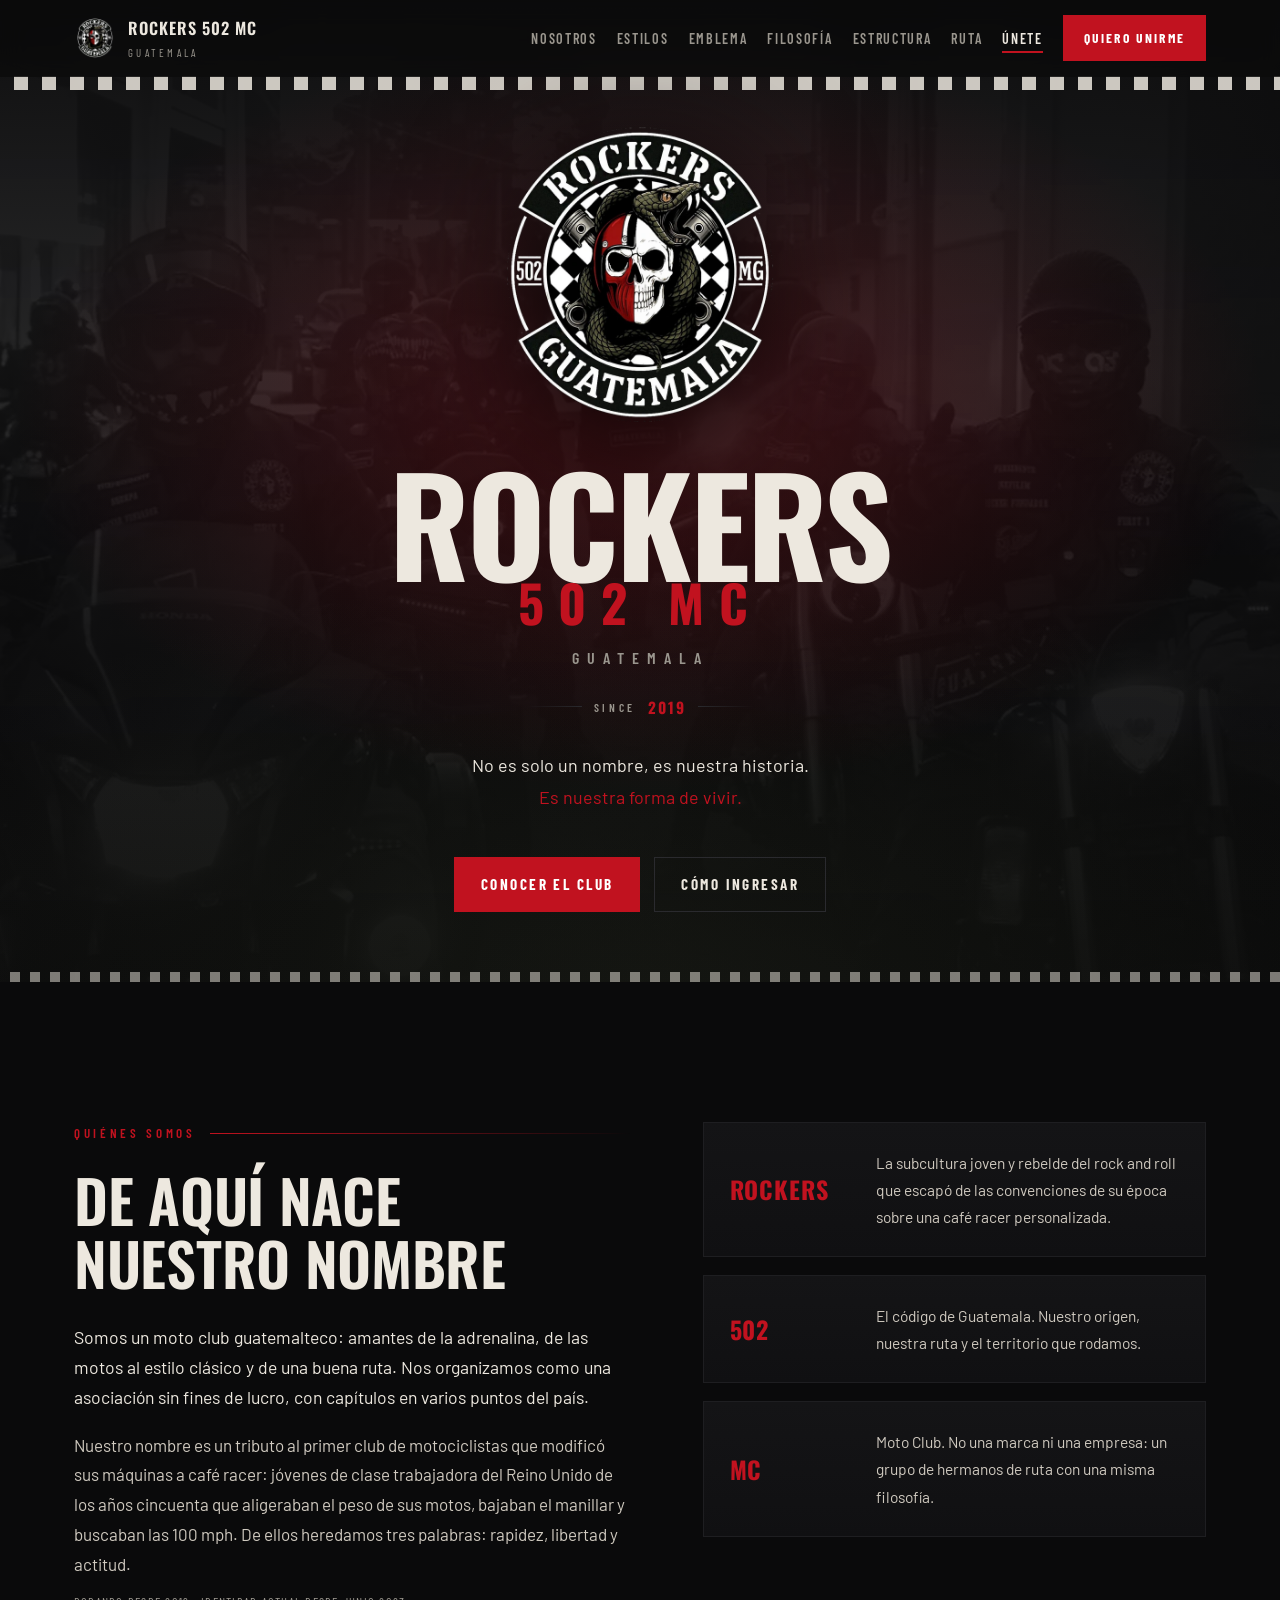
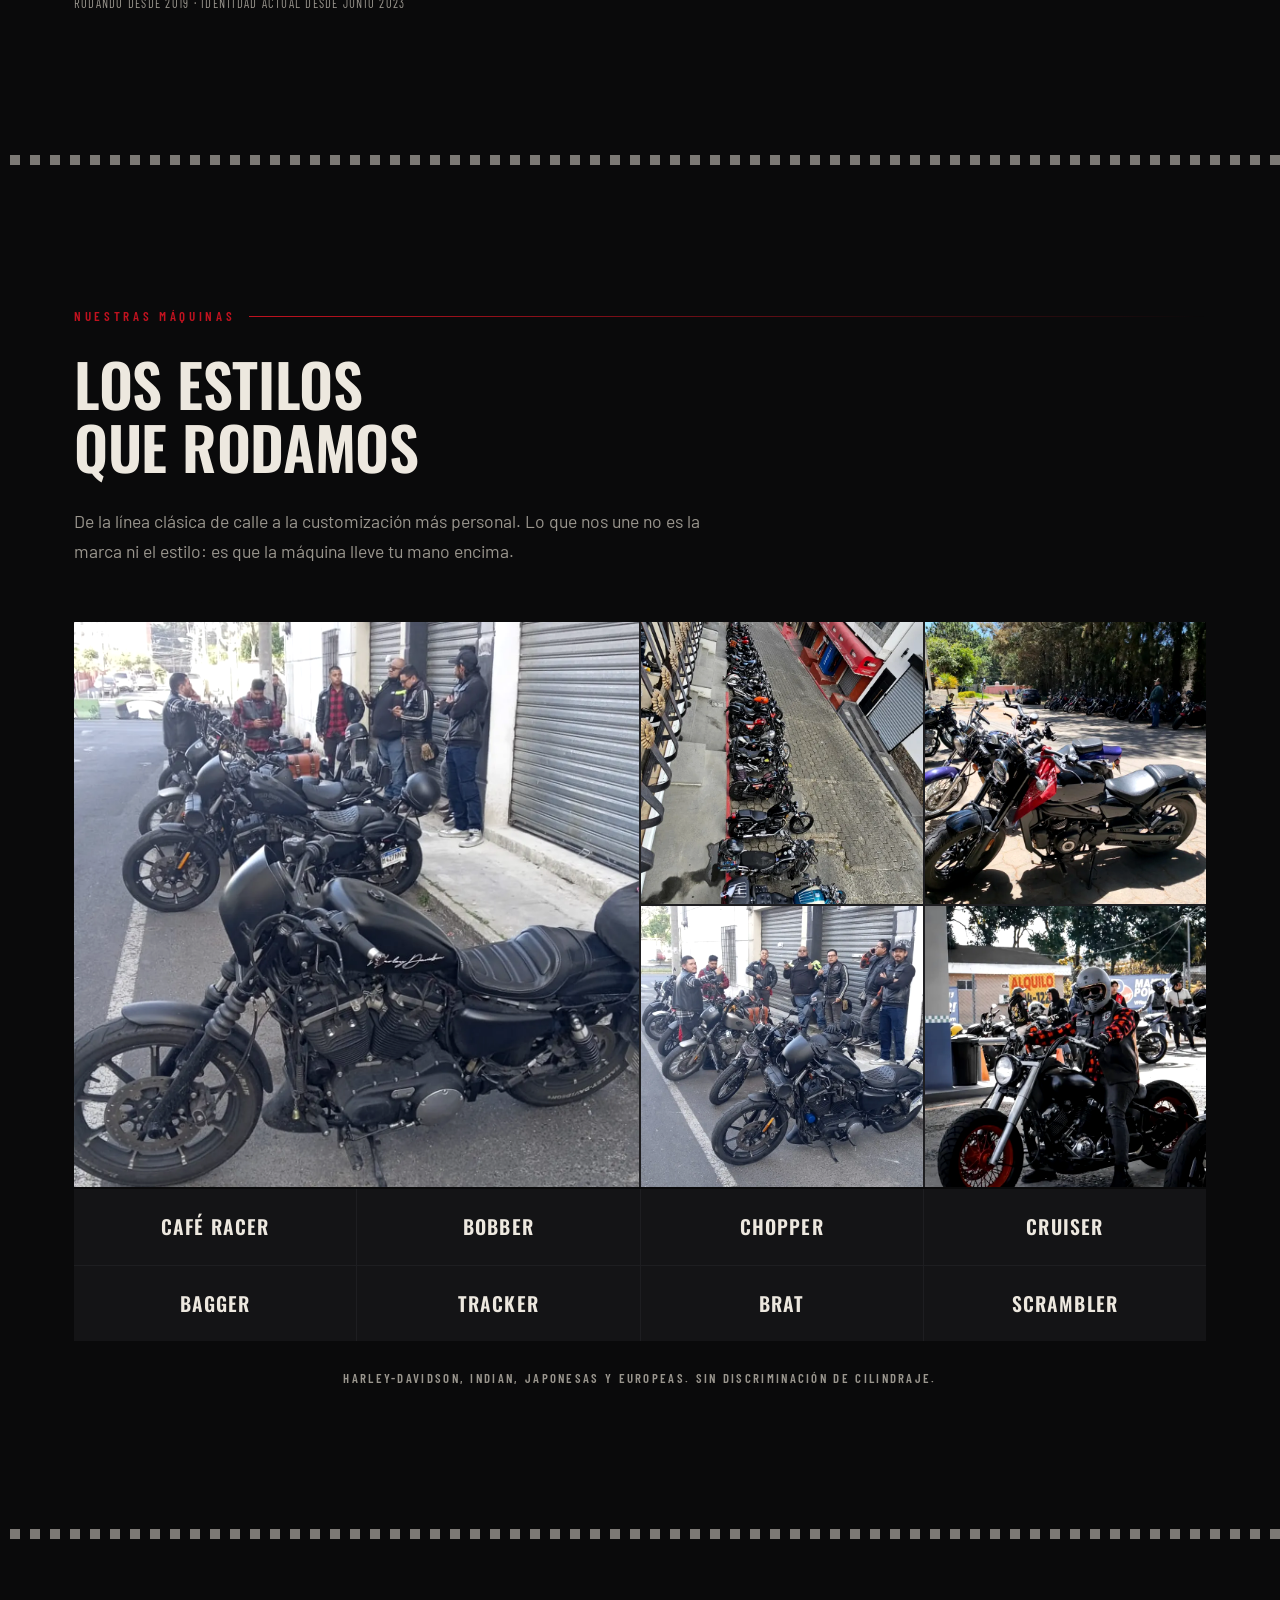
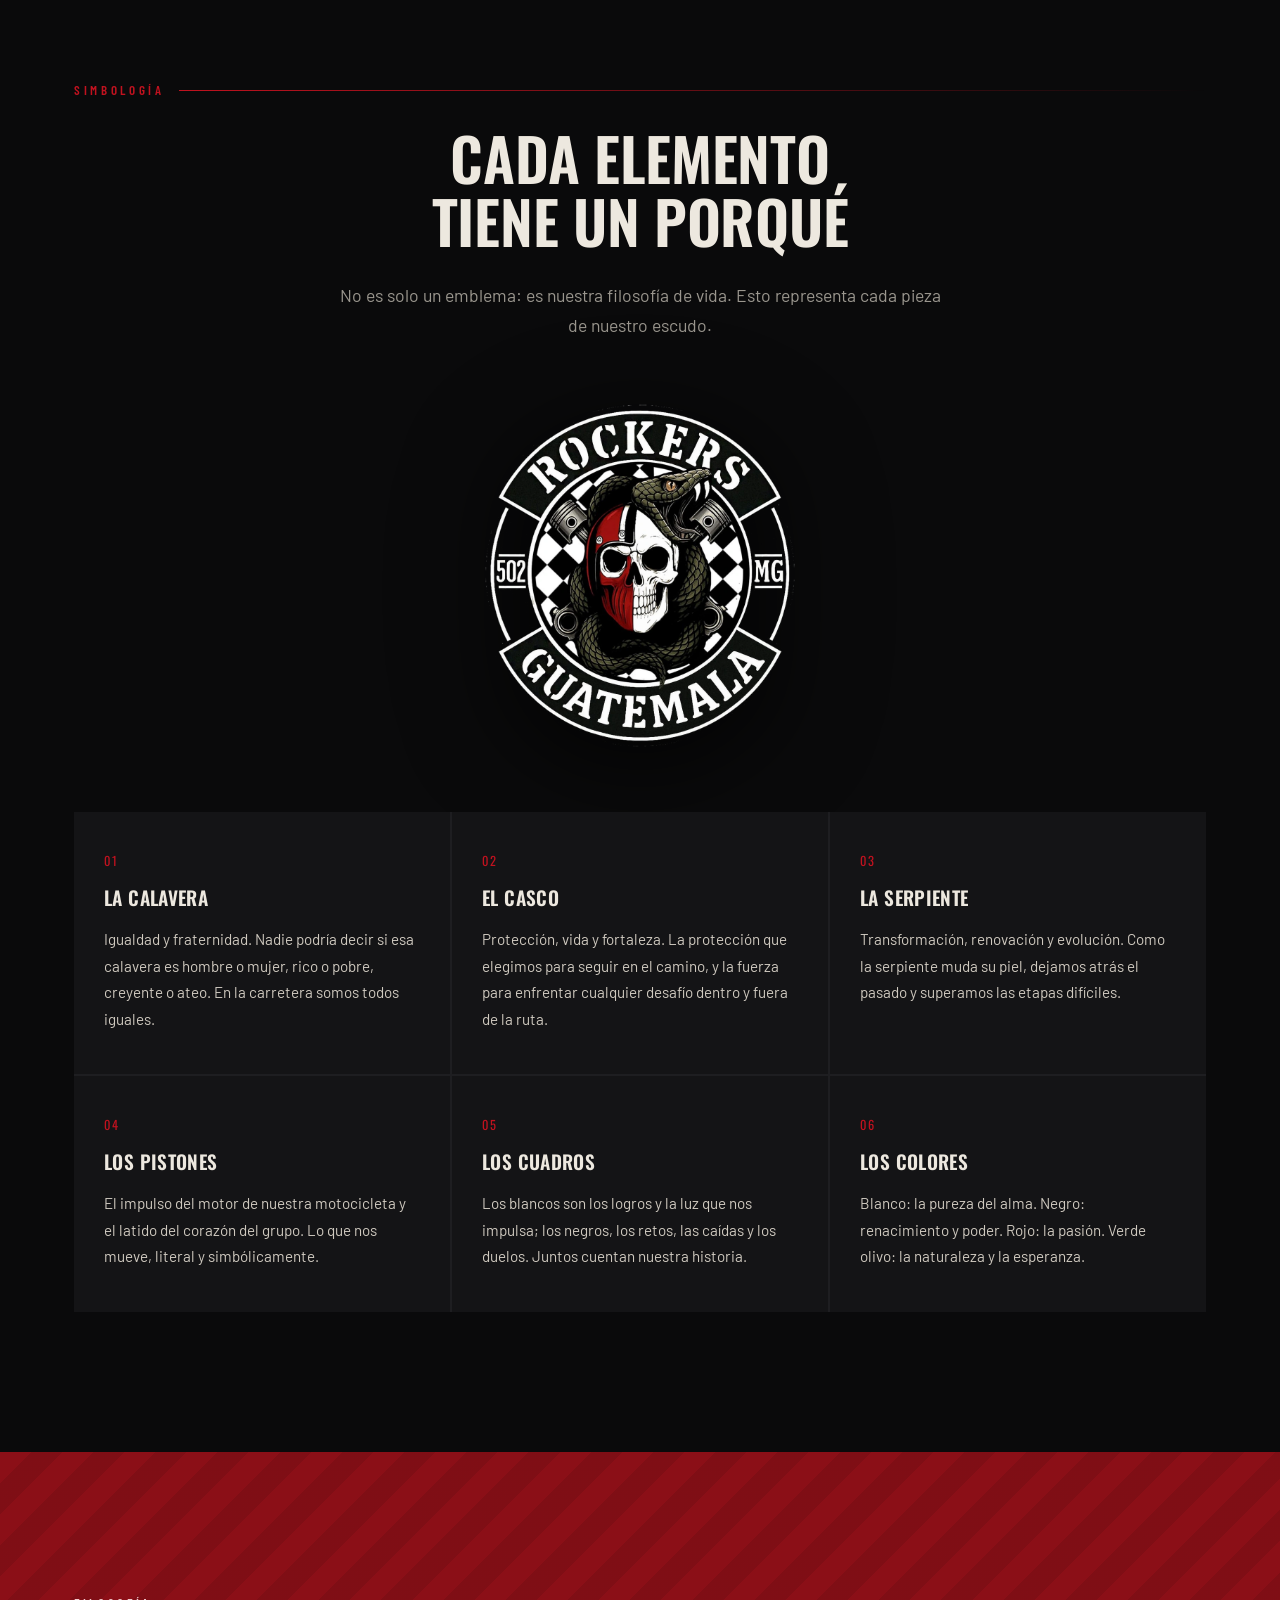
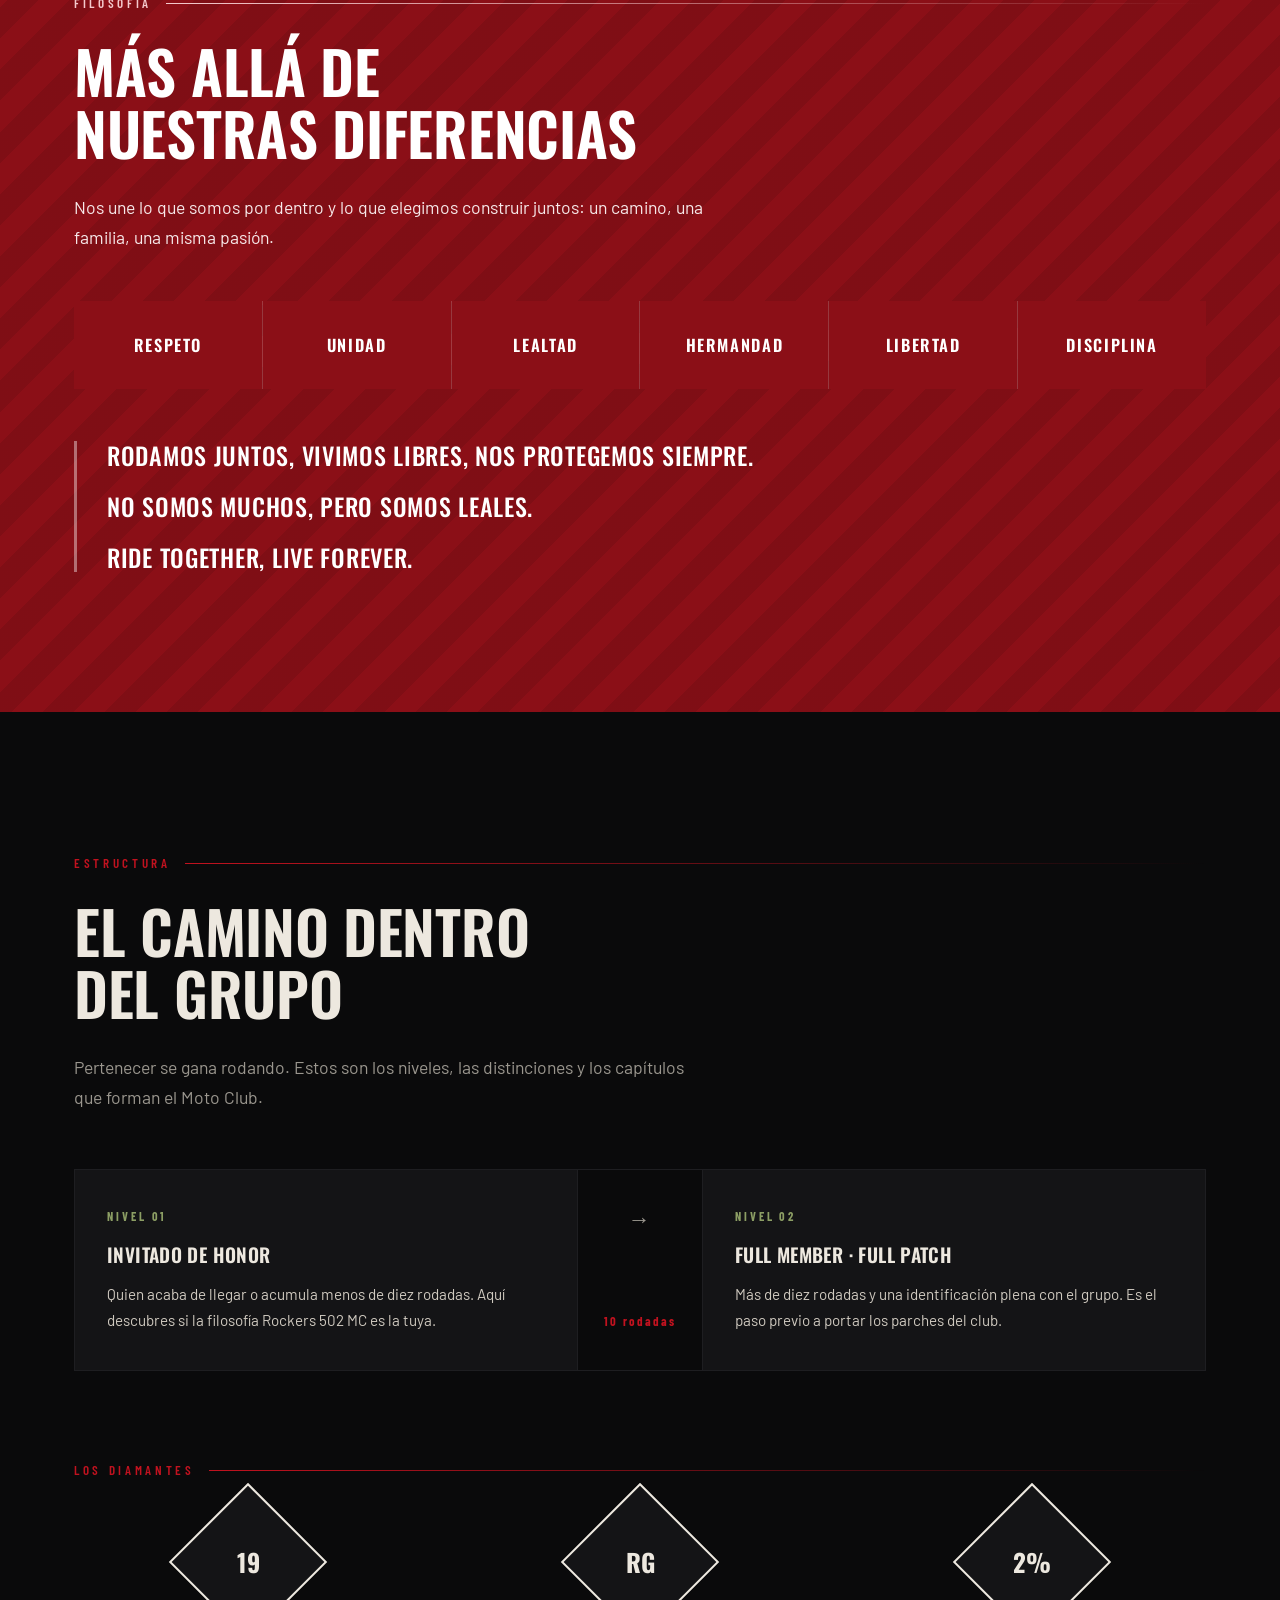
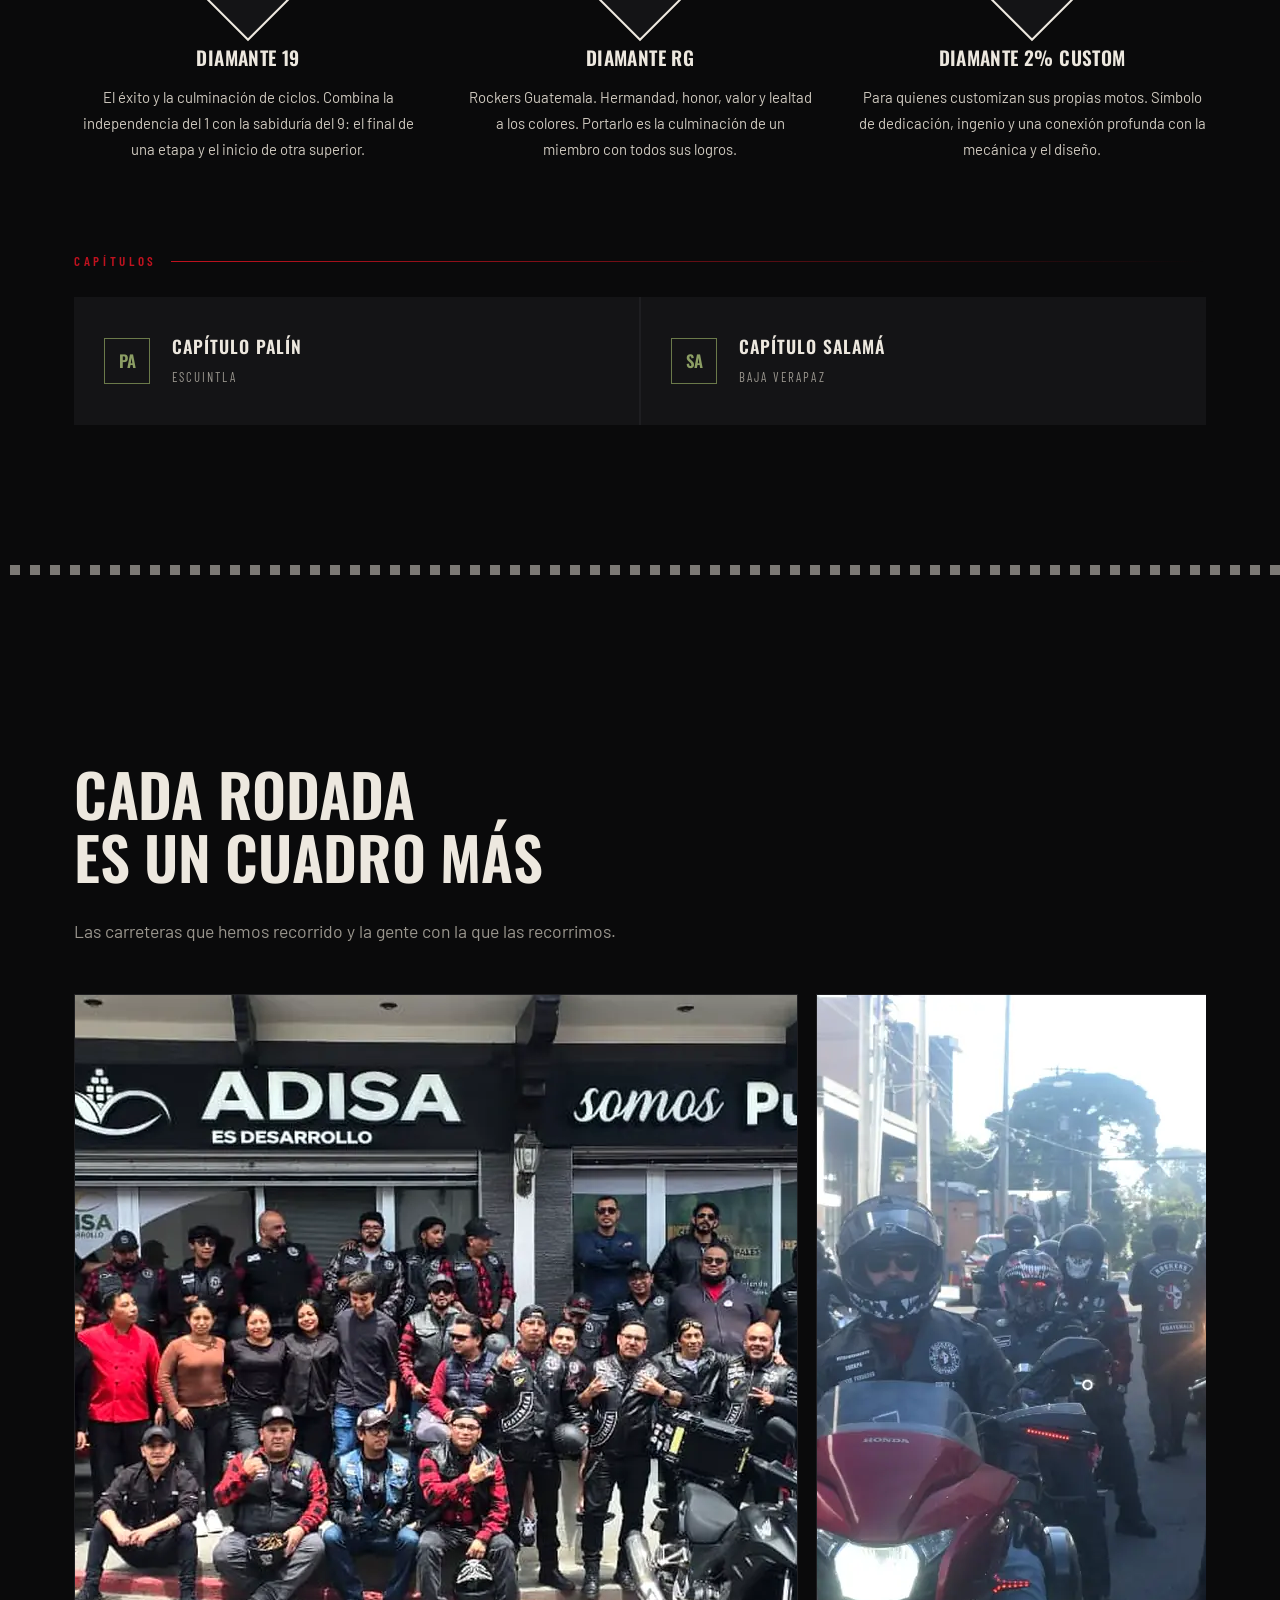
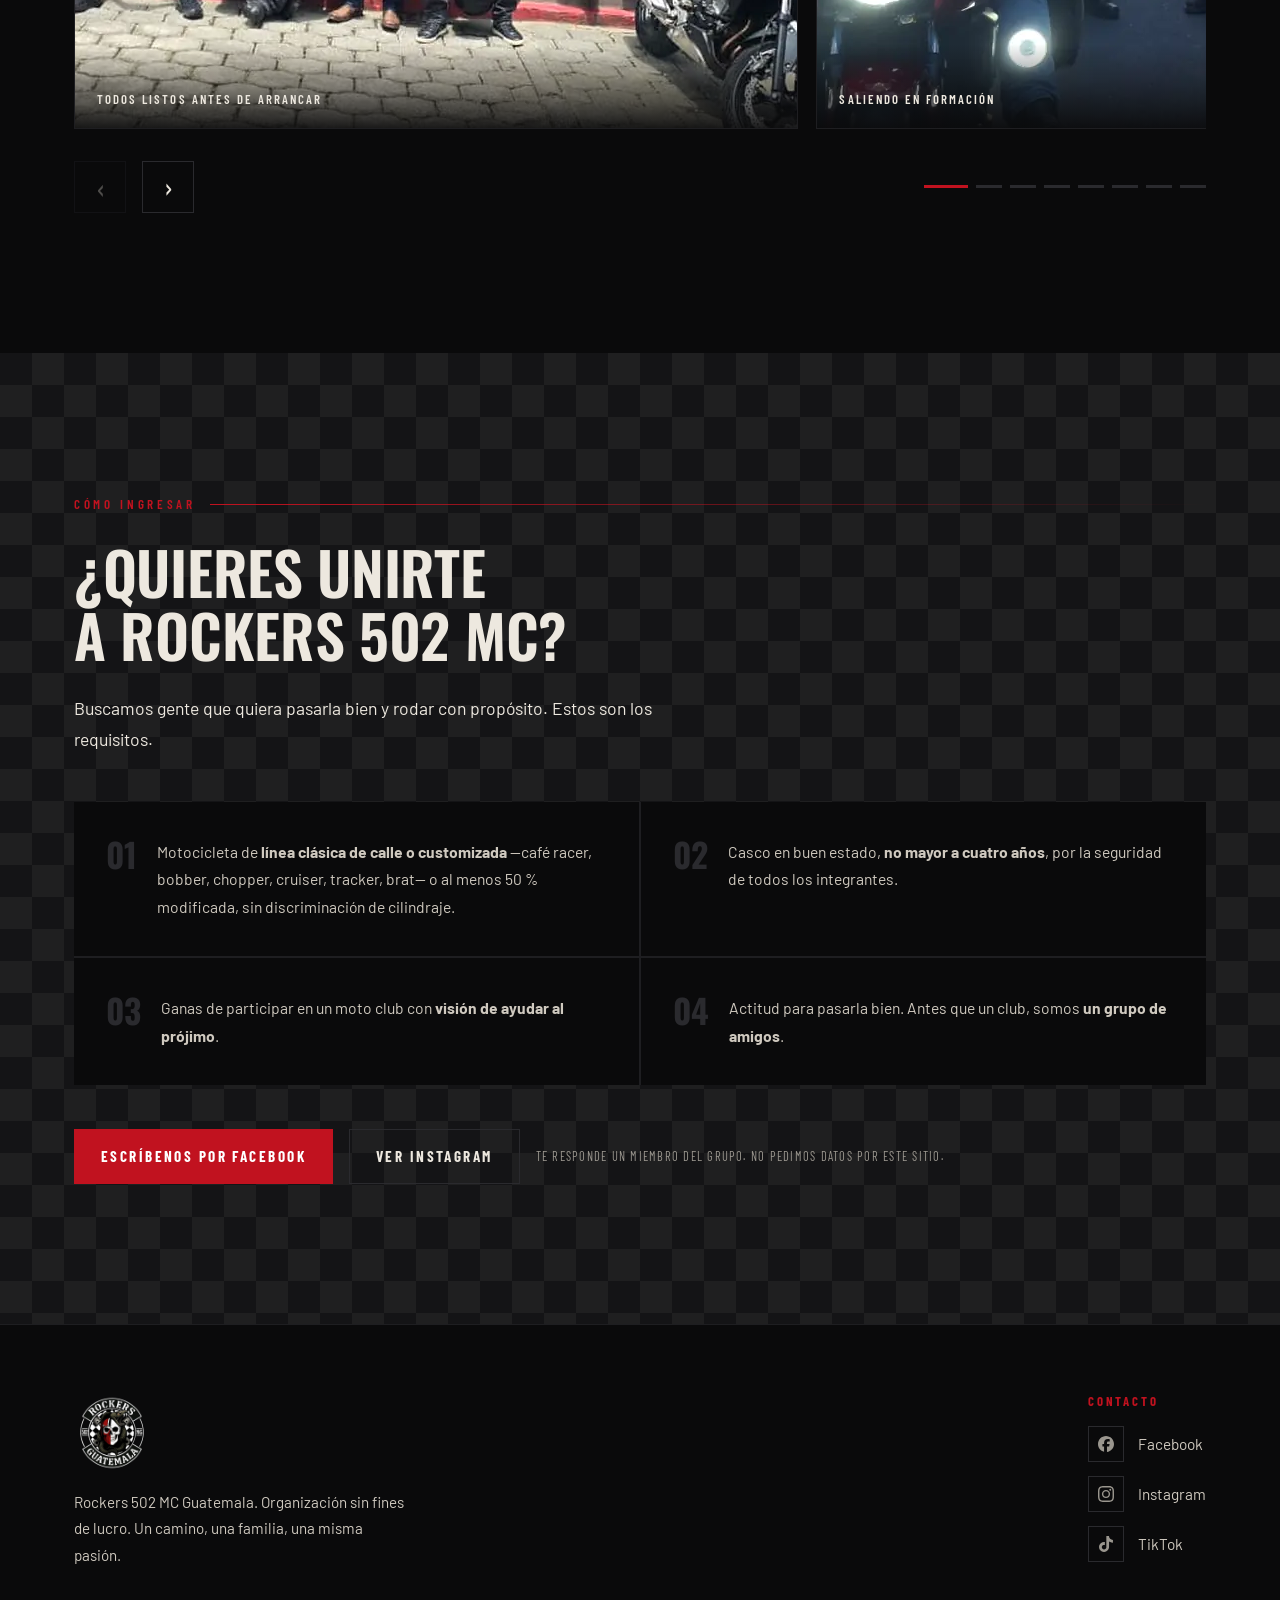
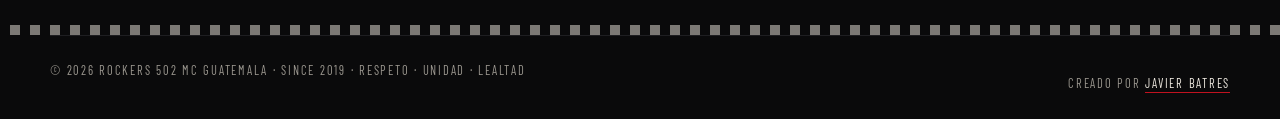
==== commit 10e8b7ae: "Cambiar identidad de MG (Moto Grupo) a MC (Moto Club)" ====
--- a/site/index.html
+++ b/site/index.html
@@ -3,13 +3,13 @@
 <head>
 <meta charset="UTF-8">
 <meta name="viewport" content="width=device-width, initial-scale=1">
-<title>Rockers 502 MG Guatemala — Moto Grupo</title>
-<meta name="description" content="Rockers 502 MG Guatemala, rodando desde 2019: un camino, una familia, una misma pasión. Historia, simbología del emblema, estructura del grupo y requisitos de ingreso.">
+<title>Rockers 502 MC Guatemala — Moto Club</title>
+<meta name="description" content="Rockers 502 MC Guatemala, rodando desde 2019: un camino, una familia, una misma pasión. Historia, simbología del emblema, estructura del grupo y requisitos de ingreso.">
 <link rel="canonical" href="https://www.rockers502.gt/">
 
 <meta property="og:type" content="website">
-<meta property="og:site_name" content="Rockers 502 MG Guatemala">
-<meta property="og:title" content="Rockers 502 MG Guatemala">
+<meta property="og:site_name" content="Rockers 502 MC Guatemala">
+<meta property="og:title" content="Rockers 502 MC Guatemala">
 <meta property="og:description" content="Rodando desde 2019. Un camino, una familia, una misma pasión.">
 <meta property="og:url" content="https://www.rockers502.gt/">
 <meta property="og:image" content="https://www.rockers502.gt/assets/img/og.jpg">
@@ -33,13 +33,13 @@
 {
   "@context": "https://schema.org",
   "@type": "Organization",
-  "name": "Rockers 502 MG Guatemala",
-  "alternateName": "Rockers 502 MG",
+  "name": "Rockers 502 MC Guatemala",
+  "alternateName": "Rockers 502 MC",
   "url": "https://www.rockers502.gt/",
   "logo": "https://www.rockers502.gt/assets/img/emblem.webp",
   "foundingDate": "2019",
   "areaServed": "GT",
-  "description": "Moto grupo guatemalteco de motocicletas de estilo clásico y customizadas.",
+  "description": "Moto club guatemalteco de motocicletas de estilo clásico y customizadas.",
   "sameAs": [
     "https://www.facebook.com/Rockers502MC",
     "https://www.instagram.com/rockers502mggt/",
@@ -55,7 +55,7 @@
   <div class="wrap nav">
     <a class="brand" href="#inicio">
       <img src="assets/img/emblem.webp" width="42" height="42" alt="">
-      <span><b>Rockers 502 MG</b><span>Guatemala</span></span>
+      <span><b>Rockers 502 MC</b><span>Guatemala</span></span>
     </a>
     <ul class="nav-list" data-menu>
       <li><a href="#nosotros">Nosotros</a></li>
@@ -83,8 +83,8 @@
   <div class="check is-top"></div>
   <div class="wrap">
     <img class="hero-emblem" src="assets/img/emblem.webp" width="680" height="680"
-         alt="Emblema de Rockers 502 MG Guatemala: calavera con casco, serpiente enroscada, pistones y cuadros de ajedrez en un escudo circular.">
-    <h1><span class="l1">Rockers</span><span class="l2">502 MG</span></h1>
+         alt="Emblema de Rockers 502 MC Guatemala: calavera con casco, serpiente enroscada, pistones y cuadros de ajedrez en un escudo circular.">
+    <h1><span class="l1">Rockers</span><span class="l2">502 MC</span></h1>
     <p class="hero-country">Guatemala</p>
     <p class="hero-since"><span>Since</span><b>2019</b></p>
     <p class="hero-tag">No es solo un nombre, es nuestra historia.<br><em>Es nuestra forma de vivir.</em></p>
@@ -102,7 +102,7 @@
     <div class="rv">
       <p class="kicker">Quiénes somos</p>
       <h2>De aquí nace<br>nuestro nombre</h2>
-      <p class="lead">Somos un moto grupo guatemalteco: amantes de la adrenalina, de las motos al estilo clásico y de una buena ruta. Nos organizamos como una asociación sin fines de lucro, con capítulos en varios puntos del país.</p>
+      <p class="lead">Somos un moto club guatemalteco: amantes de la adrenalina, de las motos al estilo clásico y de una buena ruta. Nos organizamos como una asociación sin fines de lucro, con capítulos en varios puntos del país.</p>
       <p>Nuestro nombre es un tributo al primer club de motociclistas que modificó sus máquinas a café racer: jóvenes de clase trabajadora del Reino Unido de los años cincuenta que aligeraban el peso de sus motos, bajaban el manillar y buscaban las 100&nbsp;mph. De ellos heredamos tres palabras: rapidez, libertad y actitud.</p>
       <p class="note">Rodando desde 2019 &middot; Identidad actual desde junio 2023</p>
     </div>
@@ -116,8 +116,8 @@
         <dd>El código de Guatemala. Nuestro origen, nuestra ruta y el territorio que rodamos.</dd>
       </div>
       <div class="namecard">
-        <dt>MG</dt>
-        <dd>Moto Grupo. No una marca ni una empresa: un grupo de hermanos de ruta con una misma filosofía.</dd>
+        <dt>MC</dt>
+        <dd>Moto Club. No una marca ni una empresa: un grupo de hermanos de ruta con una misma filosofía.</dd>
       </div>
     </dl>
   </div>
@@ -163,7 +163,7 @@
       <h2>Cada elemento<br>tiene un porqué</h2>
       <p class="lead mute">No es solo un emblema: es nuestra filosofía de vida. Esto representa cada pieza de nuestro escudo.</p>
       <img src="assets/img/emblem@2x.webp" width="1024" height="1024" loading="lazy"
-           alt="Escudo circular de Rockers 502 MG Guatemala en detalle.">
+           alt="Escudo circular de Rockers 502 MC Guatemala en detalle.">
     </div>
     <div class="symbols">
       <article class="symbol rv"><span class="no">01</span><h3>La calavera</h3><p>Igualdad y fraternidad. Nadie podría decir si esa calavera es hombre o mujer, rico o pobre, creyente o ateo. En la carretera somos todos iguales.</p></article>
@@ -198,13 +198,13 @@
   <div class="wrap">
     <p class="kicker rv">Estructura</p>
     <h2 class="rv">El camino dentro<br>del grupo</h2>
-    <p class="lead mute narrow rv" style="margin-bottom:56px">Pertenecer se gana rodando. Estos son los niveles, las distinciones y los capítulos que forman el Moto Grupo.</p>
+    <p class="lead mute narrow rv" style="margin-bottom:56px">Pertenecer se gana rodando. Estos son los niveles, las distinciones y los capítulos que forman el Moto Club.</p>
 
     <div class="path rv">
       <div class="step">
         <p class="lvl">Nivel 01</p>
         <h3>Invitado de honor</h3>
-        <p>Quien acaba de llegar o acumula menos de diez rodadas. Aquí descubres si la filosofía Rockers 502 MG es la tuya.</p>
+        <p>Quien acaba de llegar o acumula menos de diez rodadas. Aquí descubres si la filosofía Rockers 502 MC es la tuya.</p>
       </div>
       <div class="path-arrow"><span class="ico" aria-hidden="true">&rarr;</span><span>10 rodadas</span></div>
       <div class="step">
@@ -239,7 +239,7 @@
     <p class="lead mute narrow rv" style="margin-bottom:48px">Las carreteras que hemos recorrido y la gente con la que las recorrimos.</p>
     <div class="carousel rv">
       <div class="carousel-track" data-carousel-track tabindex="0" role="region" aria-label="Galería de rodadas">
-        <figure class="carousel-slide"><img src="assets/img/rodadas/rodada-1.webp" width="1100" height="733" alt="Integrantes de Rockers 502 MG reunidos junto a sus motocicletas antes de iniciar la rodada."><figcaption>Todos listos antes de arrancar</figcaption></figure>
+        <figure class="carousel-slide"><img src="assets/img/rodadas/rodada-1.webp" width="1100" height="733" alt="Integrantes de Rockers 502 MC reunidos junto a sus motocicletas antes de iniciar la rodada."><figcaption>Todos listos antes de arrancar</figcaption></figure>
         <figure class="carousel-slide"><img src="assets/img/rodadas/rodada-2.webp" width="1100" height="733" alt="Grupo de motociclistas avanzando en formación por una calle con los faros encendidos." loading="lazy"><figcaption>Saliendo en formación</figcaption></figure>
         <figure class="carousel-slide"><img src="assets/img/rodadas/rodada-3.webp" width="1100" height="733" alt="Motocicletas estacionadas en fila sobre una calle empedrada durante una celebración local." loading="lazy"><figcaption>Paso por el pueblo</figcaption></figure>
         <figure class="carousel-slide"><img src="assets/img/rodadas/rodada-4.webp" width="1100" height="733" alt="Integrantes del grupo posando frente a una construcción de arcos de piedra." loading="lazy"><figcaption>Parada en ruta</figcaption></figure>
@@ -261,12 +261,12 @@
 <section class="block join" id="unete">
   <div class="wrap">
     <p class="kicker rv">Cómo ingresar</p>
-    <h2 class="rv">¿Quieres unirte<br>a Rockers 502 MG?</h2>
+    <h2 class="rv">¿Quieres unirte<br>a Rockers 502 MC?</h2>
     <p class="lead narrow rv" style="margin-bottom:48px">Buscamos gente que quiera pasarla bien y rodar con propósito. Estos son los requisitos.</p>
     <ul class="reqs rv">
       <li class="req"><p>Motocicleta de <strong>línea clásica de calle o customizada</strong> —café racer, bobber, chopper, cruiser, tracker, brat— o al menos 50&nbsp;% modificada, sin discriminación de cilindraje.</p></li>
       <li class="req"><p>Casco en buen estado, <strong>no mayor a cuatro años</strong>, por la seguridad de todos los integrantes.</p></li>
-      <li class="req"><p>Ganas de participar en un moto grupo con <strong>visión de ayudar al prójimo</strong>.</p></li>
+      <li class="req"><p>Ganas de participar en un moto club con <strong>visión de ayudar al prójimo</strong>.</p></li>
       <li class="req"><p>Actitud para pasarla bien. Antes que un club, somos <strong>un grupo de amigos</strong>.</p></li>
     </ul>
     <div class="join-cta rv">
@@ -284,7 +284,7 @@
     <div class="footer-grid">
       <div class="footer-brand">
         <img src="assets/img/emblem.webp" width="76" height="76" loading="lazy" alt="">
-        <p>Rockers 502 MG Guatemala. Organización sin fines de lucro. Un camino, una familia, una misma pasión.</p>
+        <p>Rockers 502 MC Guatemala. Organización sin fines de lucro. Un camino, una familia, una misma pasión.</p>
       </div>
       <div>
         <h2>Contacto</h2>
@@ -298,7 +298,7 @@
   </div>
   <div class="check check--thin"></div>
   <div class="wrap footer-bottom">
-    <p>&copy; <span data-year>2026</span> Rockers 502 MG Guatemala &middot; Since 2019 &middot; Respeto &middot; Unidad &middot; Lealtad</p>
+    <p>&copy; <span data-year>2026</span> Rockers 502 MC Guatemala &middot; Since 2019 &middot; Respeto &middot; Unidad &middot; Lealtad</p>
     <p class="credit">Creado por <a href="https://fjbatresv.com" target="_blank" rel="noopener">Javier Batres</a></p>
   </div>
 </footer>
--- a/site/assets/css/styles.css
+++ b/site/assets/css/styles.css
@@ -1,5 +1,5 @@
 /* ==========================================================================
-   Rockers 502 MG Guatemala — hoja de estilos
+   Rockers 502 MC Guatemala — hoja de estilos
    Tokens → base → componentes → secciones → responsive
    ========================================================================== */
 
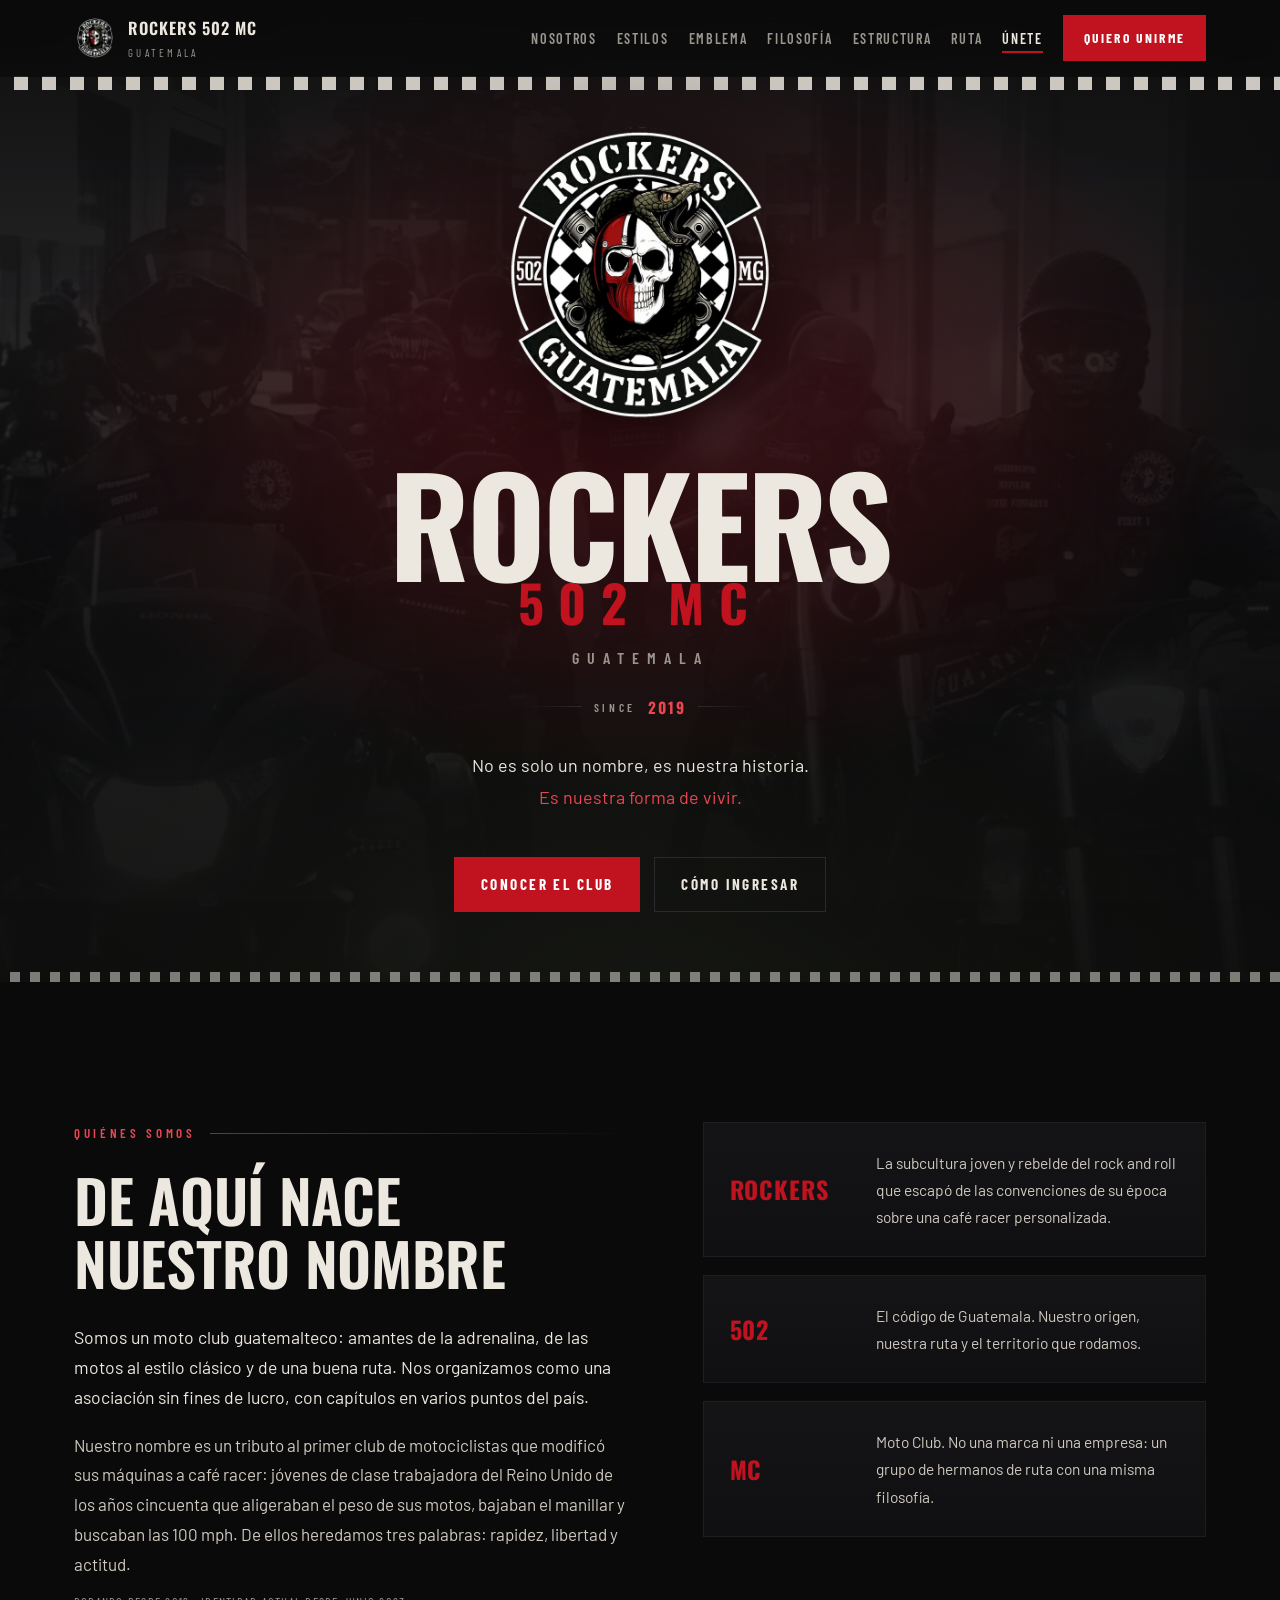
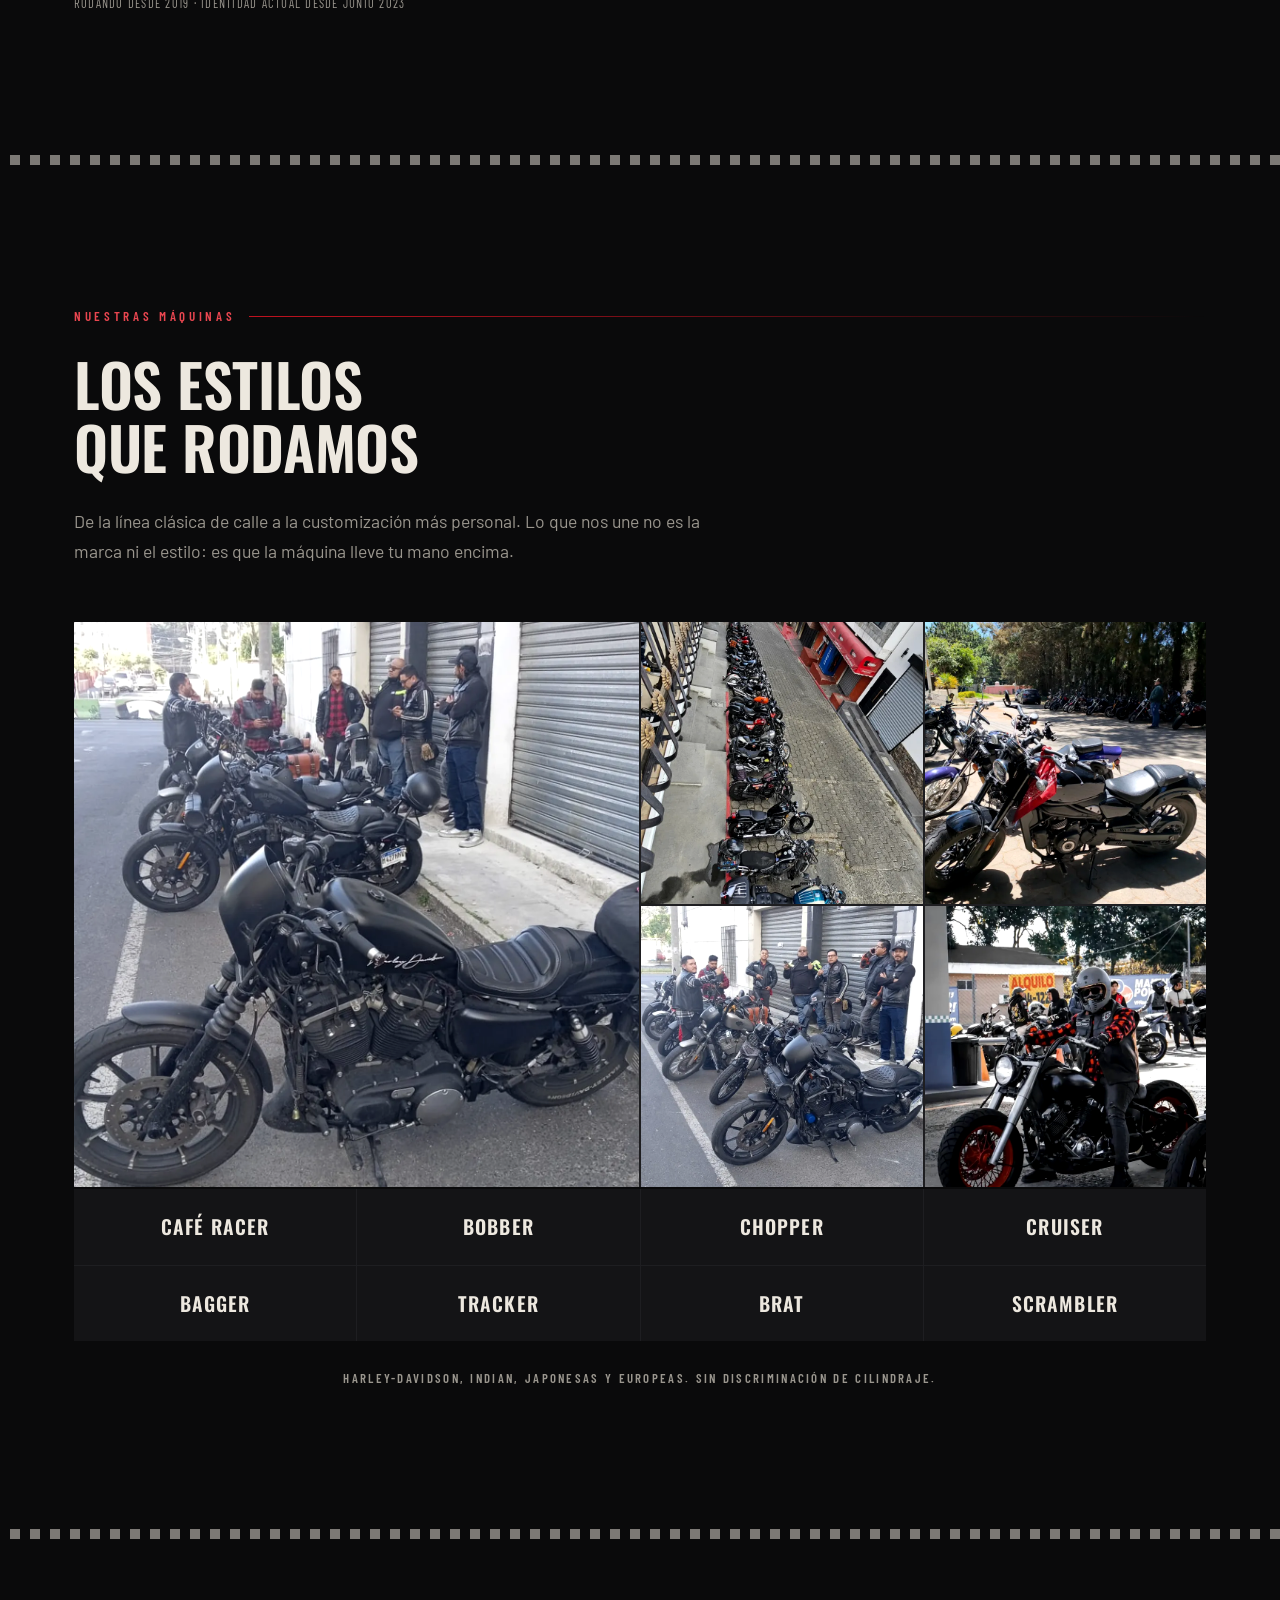
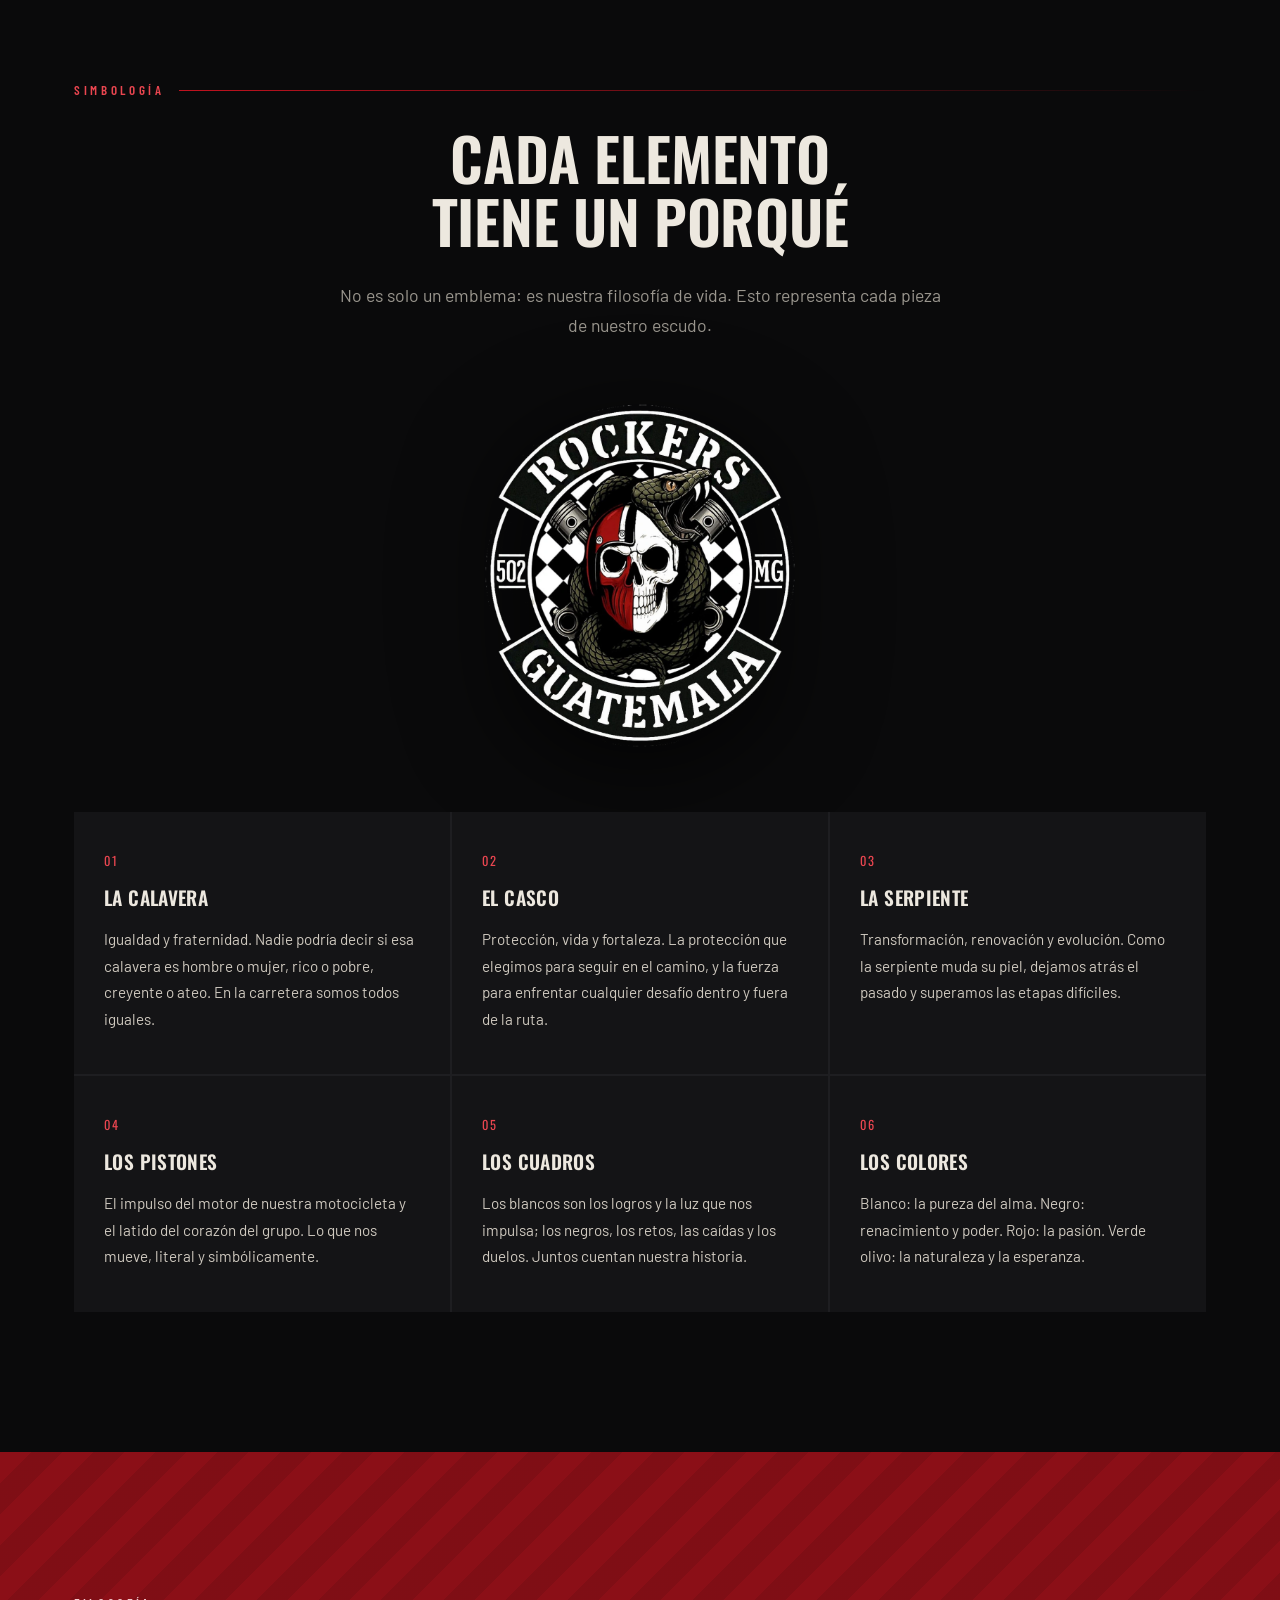
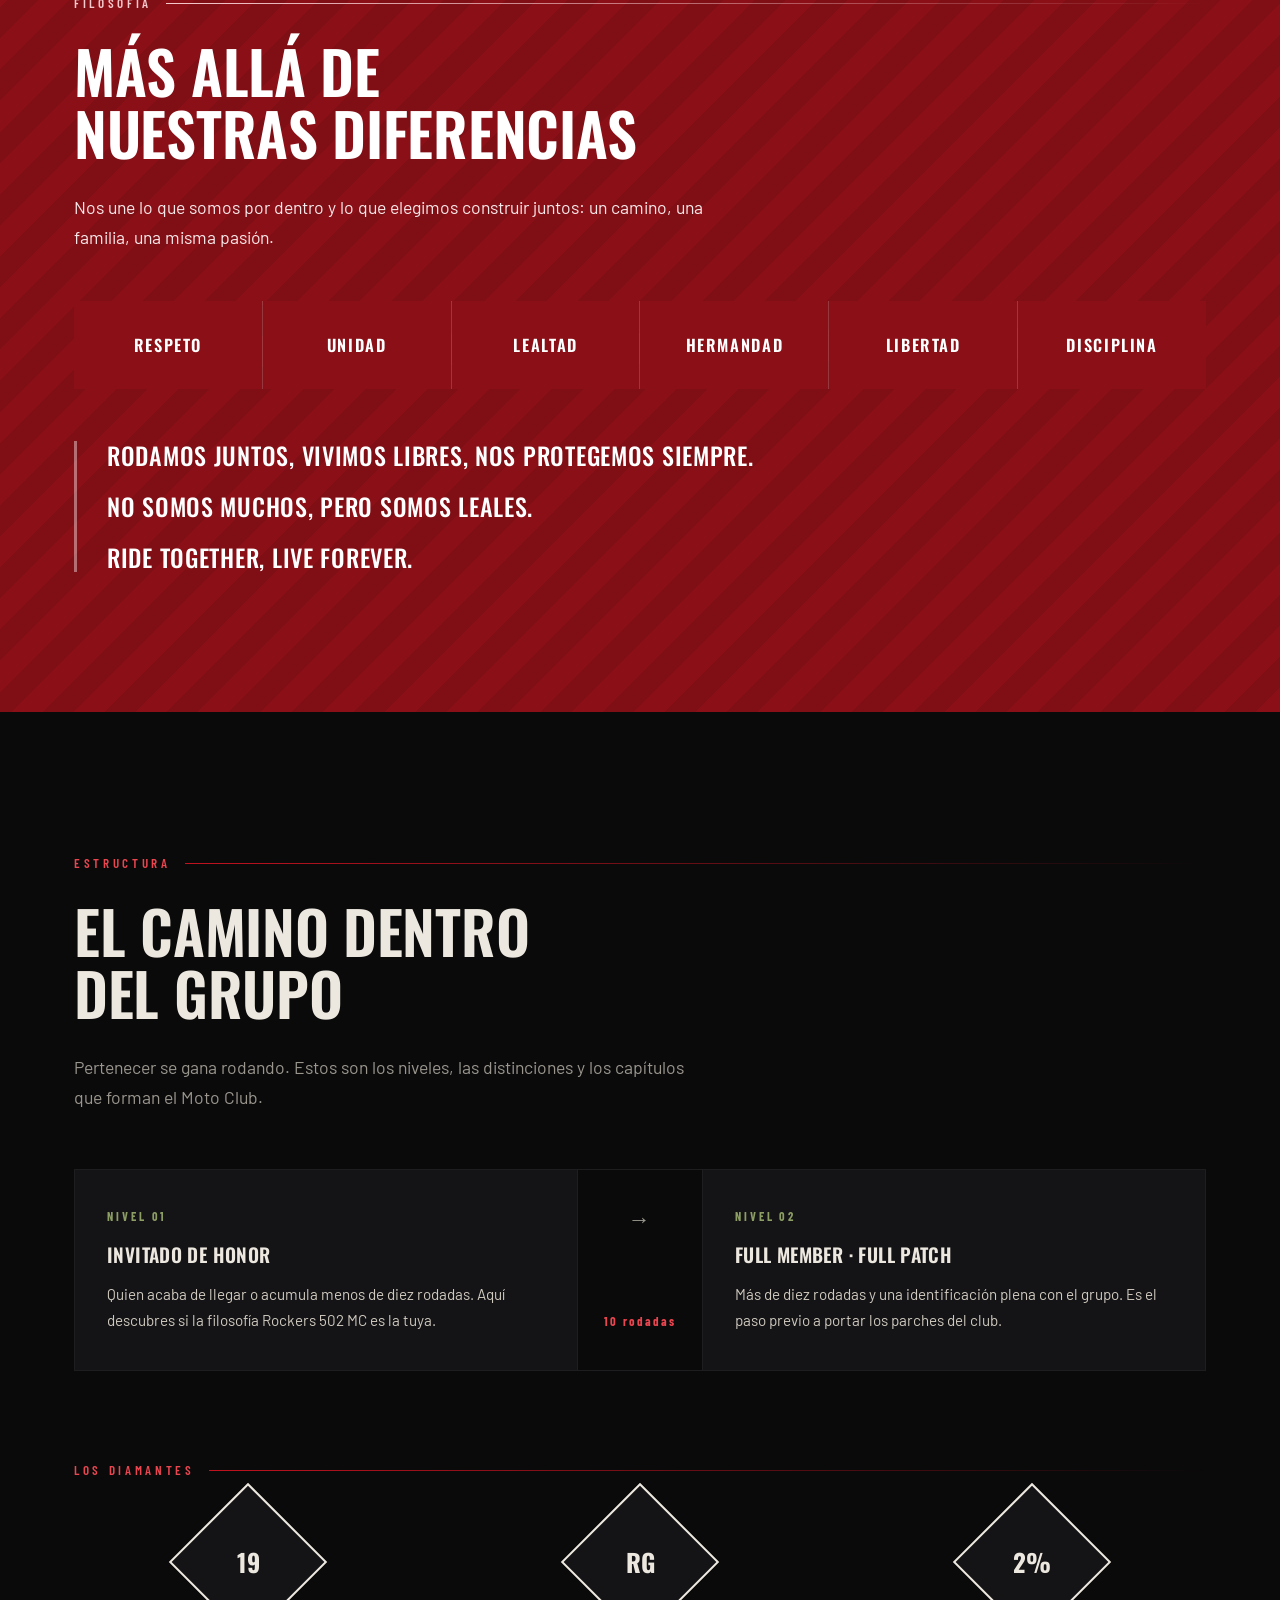
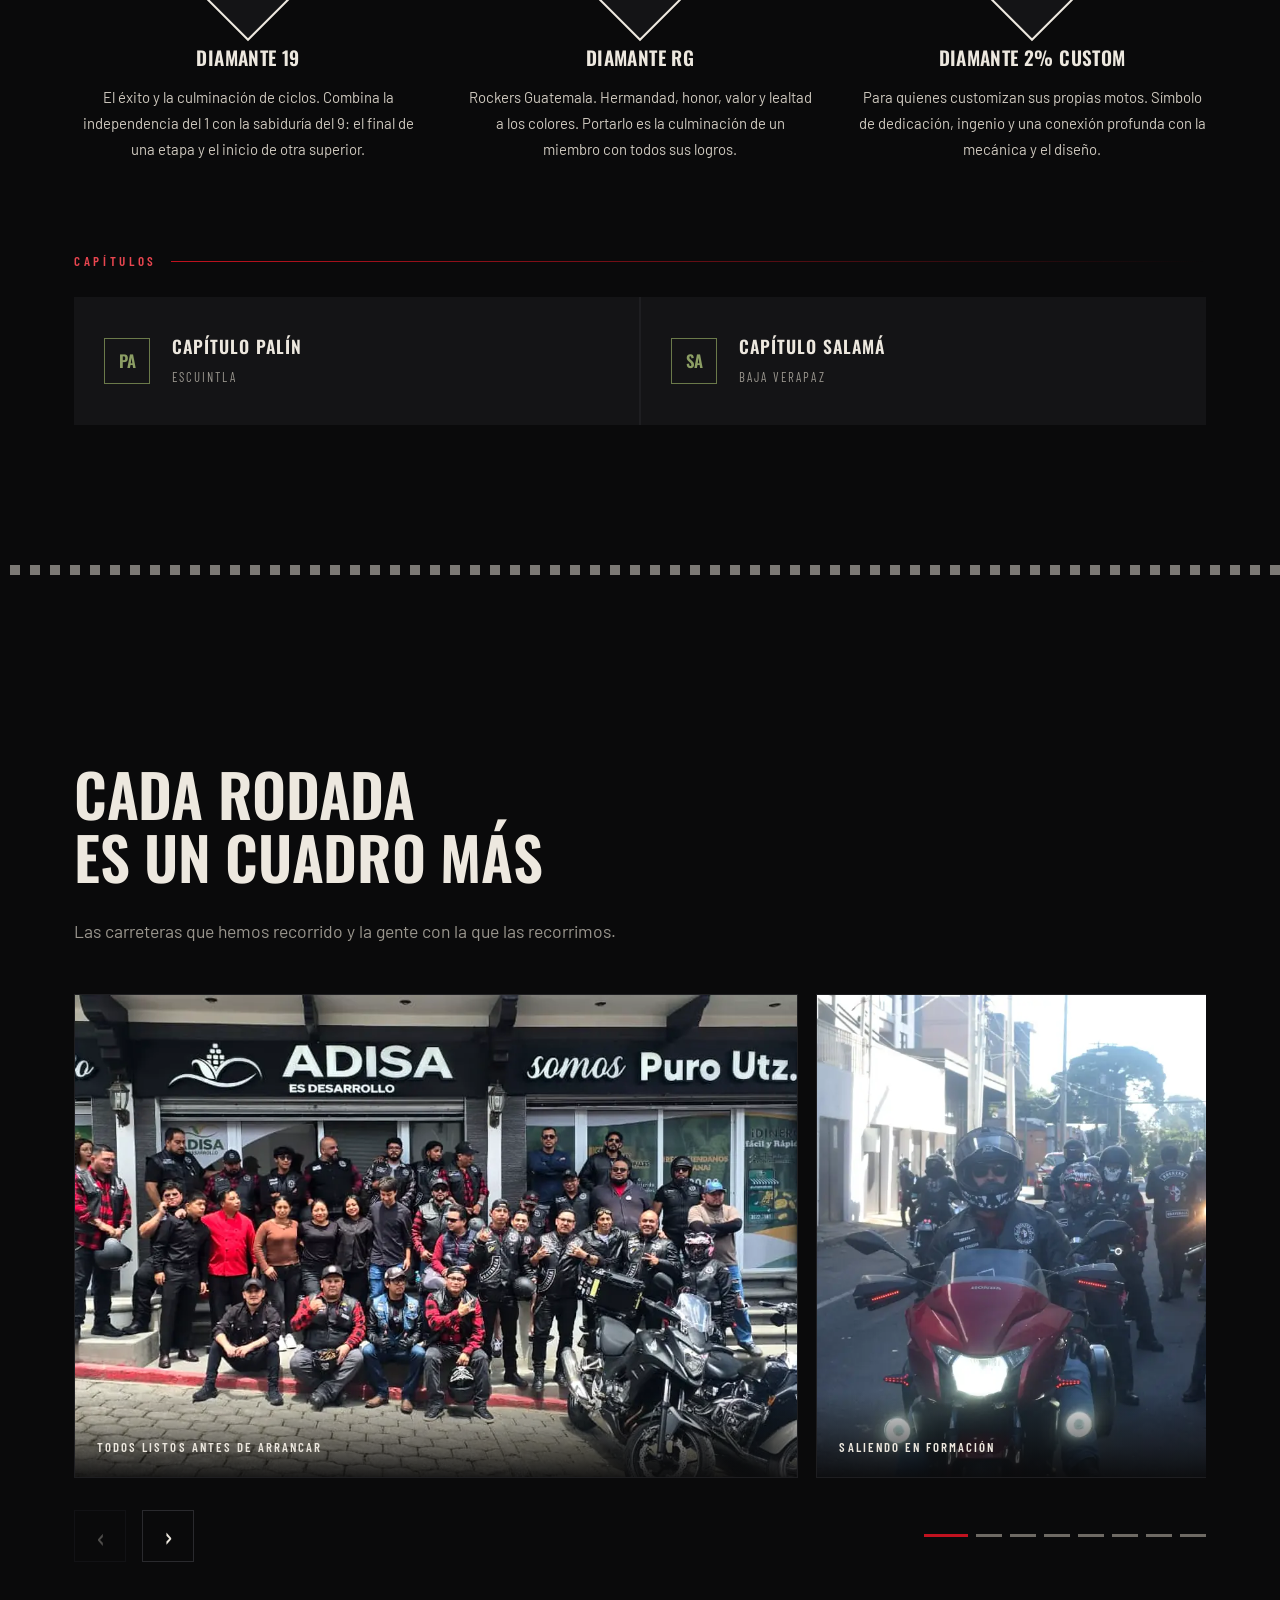
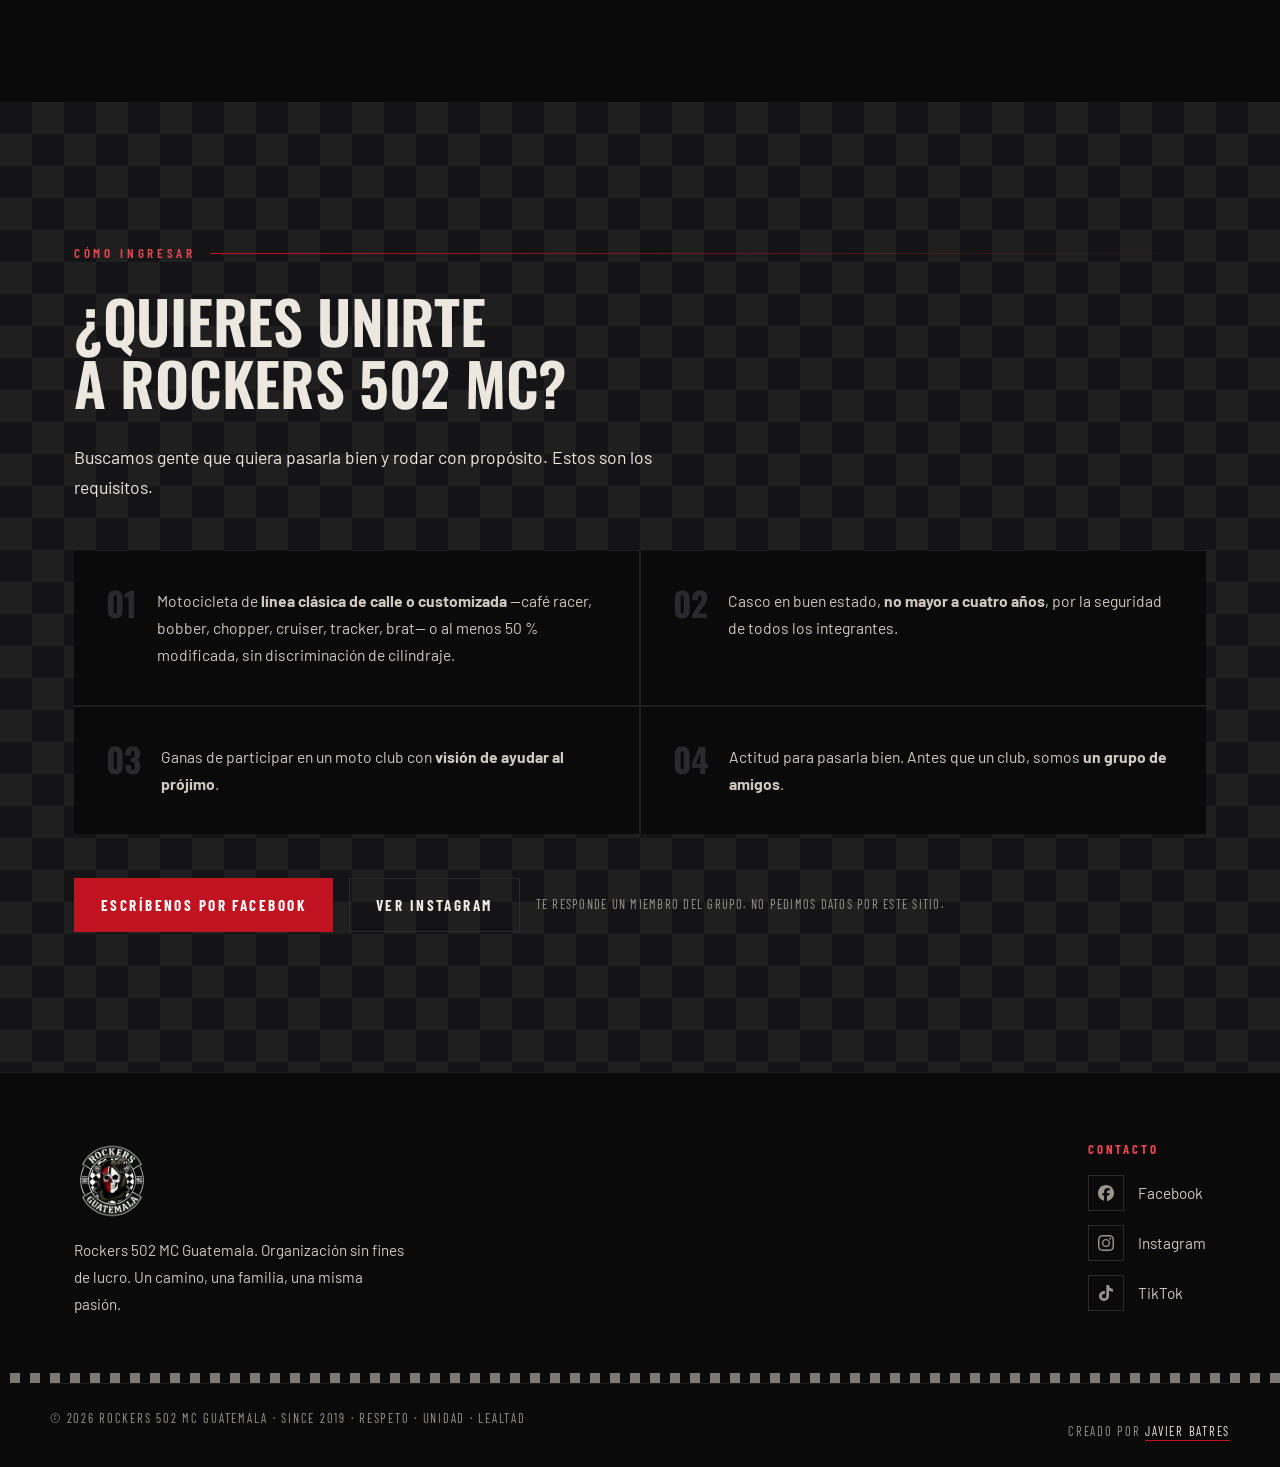
==== commit 64ead620: "Accesibilidad, SEO y carrusel del sitio - Rojo de texto --rojo-txt (5.17:1) para kickers, numeración" ====
--- a/site/index.html
+++ b/site/index.html
@@ -4,7 +4,7 @@
 <meta charset="UTF-8">
 <meta name="viewport" content="width=device-width, initial-scale=1">
 <title>Rockers 502 MC Guatemala — Moto Club</title>
-<meta name="description" content="Rockers 502 MC Guatemala, rodando desde 2019: un camino, una familia, una misma pasión. Historia, simbología del emblema, estructura del grupo y requisitos de ingreso.">
+<meta name="description" content="Moto club guatemalteco rodando desde 2019: historia, simbología del emblema, estructura del grupo, capítulos y requisitos para unirte a Rockers 502 MC.">
 <link rel="canonical" href="https://www.rockers502.gt/">
 
 <meta property="og:type" content="website">
@@ -15,9 +15,13 @@
 <meta property="og:image" content="https://www.rockers502.gt/assets/img/og.jpg">
 <meta property="og:image:width" content="1200">
 <meta property="og:image:height" content="630">
+<meta property="og:image:type" content="image/jpeg">
+<meta property="og:image:alt" content="Emblema de Rockers 502 MC Guatemala sobre una fotografía del grupo en ruta.">
 <meta property="og:locale" content="es_GT">
 <meta name="twitter:card" content="summary_large_image">
+<meta name="twitter:image:alt" content="Emblema de Rockers 502 MC Guatemala sobre una fotografía del grupo en ruta.">
 <meta name="theme-color" content="#0A0A0B">
+<meta name="color-scheme" content="dark">
 
 <link rel="icon" href="favicon.ico" sizes="any">
 <link rel="icon" type="image/png" href="assets/img/favicon-512.png" sizes="512x512">
@@ -32,7 +36,19 @@
 <script type="application/ld+json">
 {
   "@context": "https://schema.org",
-  "@type": "Organization",
+  "@graph": [
+  {
+  "@type": "WebSite",
+  "@id": "https://www.rockers502.gt/#sitio",
+  "url": "https://www.rockers502.gt/",
+  "name": "Rockers 502 MC Guatemala",
+  "inLanguage": "es-GT",
+  "publisher": { "@id": "https://www.rockers502.gt/#club" }
+  },
+  {
+  "@type": "SportsOrganization",
+  "@id": "https://www.rockers502.gt/#club",
+  "sport": "Motociclismo",
   "name": "Rockers 502 MC Guatemala",
   "alternateName": "Rockers 502 MC",
   "url": "https://www.rockers502.gt/",
@@ -45,11 +61,13 @@
     "https://www.instagram.com/rockers502mggt/",
     "https://www.tiktok.com/@rockers.mg.guate"
   ]
+  }
+  ]
 }
 </script>
 </head>
 <body>
-<a class="skip" href="#nosotros">Saltar al contenido</a>
+<a class="skip" href="#contenido">Saltar al contenido</a>
 
 <header class="site-header" data-header>
   <div class="wrap nav">
@@ -57,7 +75,7 @@
       <img src="assets/img/emblem.webp" width="42" height="42" alt="">
       <span><b>Rockers 502 MC</b><span>Guatemala</span></span>
     </a>
-    <ul class="nav-list" data-menu>
+    <ul class="nav-list" id="menu-principal" data-menu>
       <li><a href="#nosotros">Nosotros</a></li>
       <li><a href="#estilos">Estilos</a></li>
       <li><a href="#emblema">Emblema</a></li>
@@ -67,13 +85,13 @@
       <li><a href="#unete">Únete</a></li>
     </ul>
     <a class="btn btn--sm" href="#unete">Quiero unirme</a>
-    <button class="burger" data-burger type="button" aria-label="Abrir menú" aria-expanded="false">
+    <button class="burger" data-burger type="button" aria-label="Abrir menú" aria-controls="menu-principal" aria-expanded="false">
       <span></span><span></span><span></span>
     </button>
   </div>
 </header>
 
-<main>
+<main id="contenido" tabindex="-1">
 
 <!-- ===== Hero ===== -->
 <section class="hero" id="inicio">
@@ -130,7 +148,7 @@
   <div class="wrap">
     <p class="kicker rv">Nuestras máquinas</p>
     <h2 class="rv">Los estilos<br>que rodamos</h2>
-    <p class="lead mute narrow rv" style="margin-bottom:56px">De la línea clásica de calle a la customización más personal. Lo que nos une no es la marca ni el estilo: es que la máquina lleve tu mano encima.</p>
+    <p class="lead mute narrow rv gap-lg">De la línea clásica de calle a la customización más personal. Lo que nos une no es la marca ni el estilo: es que la máquina lleve tu mano encima.</p>
     <div class="machines rv">
       <figure><img src="assets/img/maquinas/moto-1.webp" width="1200" height="1200" loading="lazy" alt="Motocicleta de asiento individual y guardabarros recortado, estacionada de perfil en la calle."></figure>
       <figure><img src="assets/img/maquinas/moto-2.webp" width="760" height="760" loading="lazy" alt="Hilera de motocicletas del grupo estacionadas sobre una calle empedrada, vista desde arriba."></figure>
@@ -198,7 +216,7 @@
   <div class="wrap">
     <p class="kicker rv">Estructura</p>
     <h2 class="rv">El camino dentro<br>del grupo</h2>
-    <p class="lead mute narrow rv" style="margin-bottom:56px">Pertenecer se gana rodando. Estos son los niveles, las distinciones y los capítulos que forman el Moto Club.</p>
+    <p class="lead mute narrow rv gap-lg">Pertenecer se gana rodando. Estos son los niveles, las distinciones y los capítulos que forman el Moto Club.</p>
 
     <div class="path rv">
       <div class="step">
@@ -236,7 +254,7 @@
   <div class="wrap">
     <p class="kicker rv">En la ruta</p>
     <h2 class="rv">Cada rodada<br>es un cuadro más</h2>
-    <p class="lead mute narrow rv" style="margin-bottom:48px">Las carreteras que hemos recorrido y la gente con la que las recorrimos.</p>
+    <p class="lead mute narrow rv gap-md">Las carreteras que hemos recorrido y la gente con la que las recorrimos.</p>
     <div class="carousel rv">
       <div class="carousel-track" data-carousel-track tabindex="0" role="region" aria-label="Galería de rodadas">
         <figure class="carousel-slide"><img src="assets/img/rodadas/rodada-1.webp" width="1100" height="733" alt="Integrantes de Rockers 502 MC reunidos junto a sus motocicletas antes de iniciar la rodada."><figcaption>Todos listos antes de arrancar</figcaption></figure>
@@ -251,7 +269,7 @@
       <div class="carousel-nav">
         <button class="carousel-btn" type="button" data-carousel-prev aria-label="Foto anterior">&#8249;</button>
         <button class="carousel-btn" type="button" data-carousel-next aria-label="Foto siguiente">&#8250;</button>
-        <div class="carousel-dots" data-carousel-dots role="tablist" aria-label="Ir a la foto"></div>
+        <div class="carousel-dots" data-carousel-dots role="group" aria-label="Ir a la foto"></div>
       </div>
     </div>
   </div>
@@ -262,7 +280,7 @@
   <div class="wrap">
     <p class="kicker rv">Cómo ingresar</p>
     <h2 class="rv">¿Quieres unirte<br>a Rockers 502 MC?</h2>
-    <p class="lead narrow rv" style="margin-bottom:48px">Buscamos gente que quiera pasarla bien y rodar con propósito. Estos son los requisitos.</p>
+    <p class="lead narrow rv gap-md">Buscamos gente que quiera pasarla bien y rodar con propósito. Estos son los requisitos.</p>
     <ul class="reqs rv">
       <li class="req"><p>Motocicleta de <strong>línea clásica de calle o customizada</strong> —café racer, bobber, chopper, cruiser, tracker, brat— o al menos 50&nbsp;% modificada, sin discriminación de cilindraje.</p></li>
       <li class="req"><p>Casco en buen estado, <strong>no mayor a cuatro años</strong>, por la seguridad de todos los integrantes.</p></li>
--- a/site/assets/css/styles.css
+++ b/site/assets/css/styles.css
@@ -12,11 +12,15 @@
   --carbon-2:#2A2A2E;
   --rojo:#C1121F;
   --rojo-osc:#8B0F17;
+  /* Rojo para texto pequeño: --rojo no llega a 4.5:1 sobre negro (3.18:1).
+     Este da 5.17:1 sobre --negro y 4.81:1 sobre --negro-elev. */
+  --rojo-txt:#EA4650;
   --olivo:#6B7A4A;
   --olivo-cl:#8C9E64;
   --hueso:#EDE8DF;
   --hueso-mute:#9A968E;
   --texto:#CFC9BF;
+  --foco:var(--rojo-txt);
 
   /* Tipografía */
   --display:'Oswald', Impact, 'Arial Narrow Bold', sans-serif;
@@ -70,7 +74,15 @@
 
 .skip{position:absolute;left:-9999px;top:0;background:var(--rojo);color:#fff;padding:12px 20px;z-index:100}
 .skip:focus{left:12px;top:12px}
-:focus-visible{outline:2px solid var(--rojo);outline-offset:3px}
+:focus-visible{outline:2px solid var(--foco);outline-offset:3px}
+.values{--foco:#fff}
+[tabindex="-1"]:focus{outline:none}
+
+/* Separaciones que antes iban como style="…" en el HTML (la CSP no permite estilos en línea) */
+.gap-lg{margin-bottom:56px}
+.gap-md{margin-bottom:48px}
+.gap-sm{margin-bottom:34px}
+.center{margin-left:auto;margin-right:auto}
 
 /* --- 3. Tipografía -------------------------------------------------------- */
 .kicker{
@@ -79,7 +91,7 @@
   font-size:.82rem;
   letter-spacing:.28em;
   text-transform:uppercase;
-  color:var(--rojo);
+  color:var(--rojo-txt);
   display:flex;
   align-items:center;
   gap:14px;
@@ -276,14 +288,14 @@
   font-weight:700;
   letter-spacing:.14em;
   font-size:.95rem;
-  color:var(--rojo);
+  color:var(--rojo-txt);
 }
 
 .hero-tag{
   max-width:600px;margin:0 auto 44px;font-size:1.12rem;line-height:1.75;color:var(--hueso);
   animation:rise .9s .4s var(--ease) both;
 }
-.hero-tag em{font-style:normal;color:var(--rojo)}
+.hero-tag em{font-style:normal;color:var(--rojo-txt)}
 .hero-cta{display:flex;gap:14px;justify-content:center;flex-wrap:wrap;animation:rise .9s .5s var(--ease) both}
 
 @keyframes rise{from{opacity:0;transform:translateY(26px)}to{opacity:1;transform:none}}
@@ -350,7 +362,7 @@
   color:var(--hueso);
   transition:background .25s,color .25s;
 }
-.style-names li:hover{background:#191A1D;color:var(--rojo)}
+.style-names li:hover{background:#191A1D;color:var(--rojo-txt)}
 
 .style-note{
   margin-top:26px;
@@ -374,7 +386,7 @@
 .symbol::before{content:'';position:absolute;left:0;top:0;width:0;height:2px;background:var(--rojo);transition:width .3s}
 .symbol:hover::before{width:100%}
 .symbol .no{
-  font-family:var(--display);font-size:.78rem;letter-spacing:.2em;color:var(--rojo);
+  font-family:var(--display);font-size:.78rem;letter-spacing:.2em;color:var(--rojo-txt);
   display:block;margin-bottom:14px;
 }
 .symbol h3{margin-bottom:16px}
@@ -420,7 +432,7 @@
 .path-arrow{
   display:grid;place-items:center;padding:0 26px;background:var(--negro);text-align:center;
   border-top:1px solid var(--carbon);border-bottom:1px solid var(--carbon);
-  font-family:var(--cond);font-weight:700;letter-spacing:.16em;font-size:.78rem;color:var(--rojo);
+  font-family:var(--cond);font-weight:700;letter-spacing:.16em;font-size:.78rem;color:var(--rojo-txt);
 }
 .path-arrow .ico{display:block;font-size:1.4rem;line-height:1;margin-bottom:6px;color:var(--hueso-mute)}
 
@@ -464,7 +476,7 @@
   flex:0 0 clamp(260px,64%,760px);scroll-snap-align:center;position:relative;margin:0;
   border:1px solid var(--carbon);overflow:hidden;background:var(--negro-elev);
 }
-.carousel-slide img{width:100%;aspect-ratio:3/2;object-fit:cover}
+.carousel-slide img{width:100%;height:auto;aspect-ratio:3/2;object-fit:cover}
 .carousel-slide figcaption{
   position:absolute;inset:auto 0 0;padding:44px 22px 18px;
   background:linear-gradient(180deg,transparent,rgba(10,10,11,.92));
@@ -482,10 +494,16 @@
 .carousel-btn:disabled{opacity:.3;cursor:default}
 .carousel-dots{display:flex;flex-wrap:wrap;gap:8px;margin-left:auto;justify-content:flex-end}
 .carousel-dots button{
-  width:26px;height:3px;border:0;padding:0;background:var(--carbon-2);cursor:pointer;
-  transition:background .22s,width .22s;
-}
-.carousel-dots button[aria-current="true"]{background:var(--rojo);width:44px}
+  /* El área táctil es de 24 px de alto; la barra visible la pinta ::before */
+  width:26px;height:24px;border:0;padding:0;background:none;cursor:pointer;position:relative;
+  transition:width .22s;
+}
+.carousel-dots button::before{
+  content:'';position:absolute;left:0;right:0;top:50%;height:3px;margin-top:-1.5px;
+  background:#6E6A64;transition:background .22s;
+}
+.carousel-dots button[aria-current="true"]{width:44px}
+.carousel-dots button[aria-current="true"]::before{background:var(--rojo)}
 
 /* --- 15. Únete ------------------------------------------------------------ */
 .join{position:relative;background:var(--negro-elev)}
@@ -517,7 +535,7 @@
 .footer-grid{display:grid;grid-template-columns:1.5fr auto;gap:64px;padding-bottom:56px}
 .footer-grid h2{
   font-family:var(--cond);font-weight:700;letter-spacing:.22em;font-size:.8rem;
-  text-transform:uppercase;color:var(--rojo);margin-bottom:18px;
+  text-transform:uppercase;color:var(--rojo-txt);margin-bottom:18px;
 }
 .footer-brand img{width:76px;height:auto;margin-bottom:18px}
 .footer-brand p{font-size:.95rem;max-width:330px}
@@ -537,7 +555,7 @@
   font-size:.78rem;color:var(--hueso-mute);
 }
 .credit a{color:var(--hueso);border-bottom:1px solid var(--rojo);padding-bottom:2px;transition:color .2s}
-.credit a:hover{color:var(--rojo)}
+.credit a:hover{color:var(--rojo-txt)}
 
 /* --- 17. Página de error -------------------------------------------------- */
 .error-page{min-height:100svh;display:grid;place-items:center;text-align:center;padding:var(--nav-h) 0}
@@ -545,6 +563,11 @@
 .error-code{
   font-family:var(--display);font-weight:700;font-size:clamp(4rem,16vw,9rem);
   line-height:1;color:var(--rojo);letter-spacing:-.02em;
+}
+/* El h1 de la 404 hereda el aspecto que tenían los h2 */
+.error-title{
+  font-family:var(--display);font-weight:600;text-transform:uppercase;line-height:1.06;
+  font-size:clamp(2.1rem,5.2vw,3.7rem);margin-bottom:28px;
 }
 
 /* --- 18. Responsive ------------------------------------------------------- */
@@ -598,3 +621,4 @@
 
 /* Sin JavaScript el contenido debe verse completo */
 .no-js .rv{opacity:1;transform:none}
+.no-js .burger{display:none}
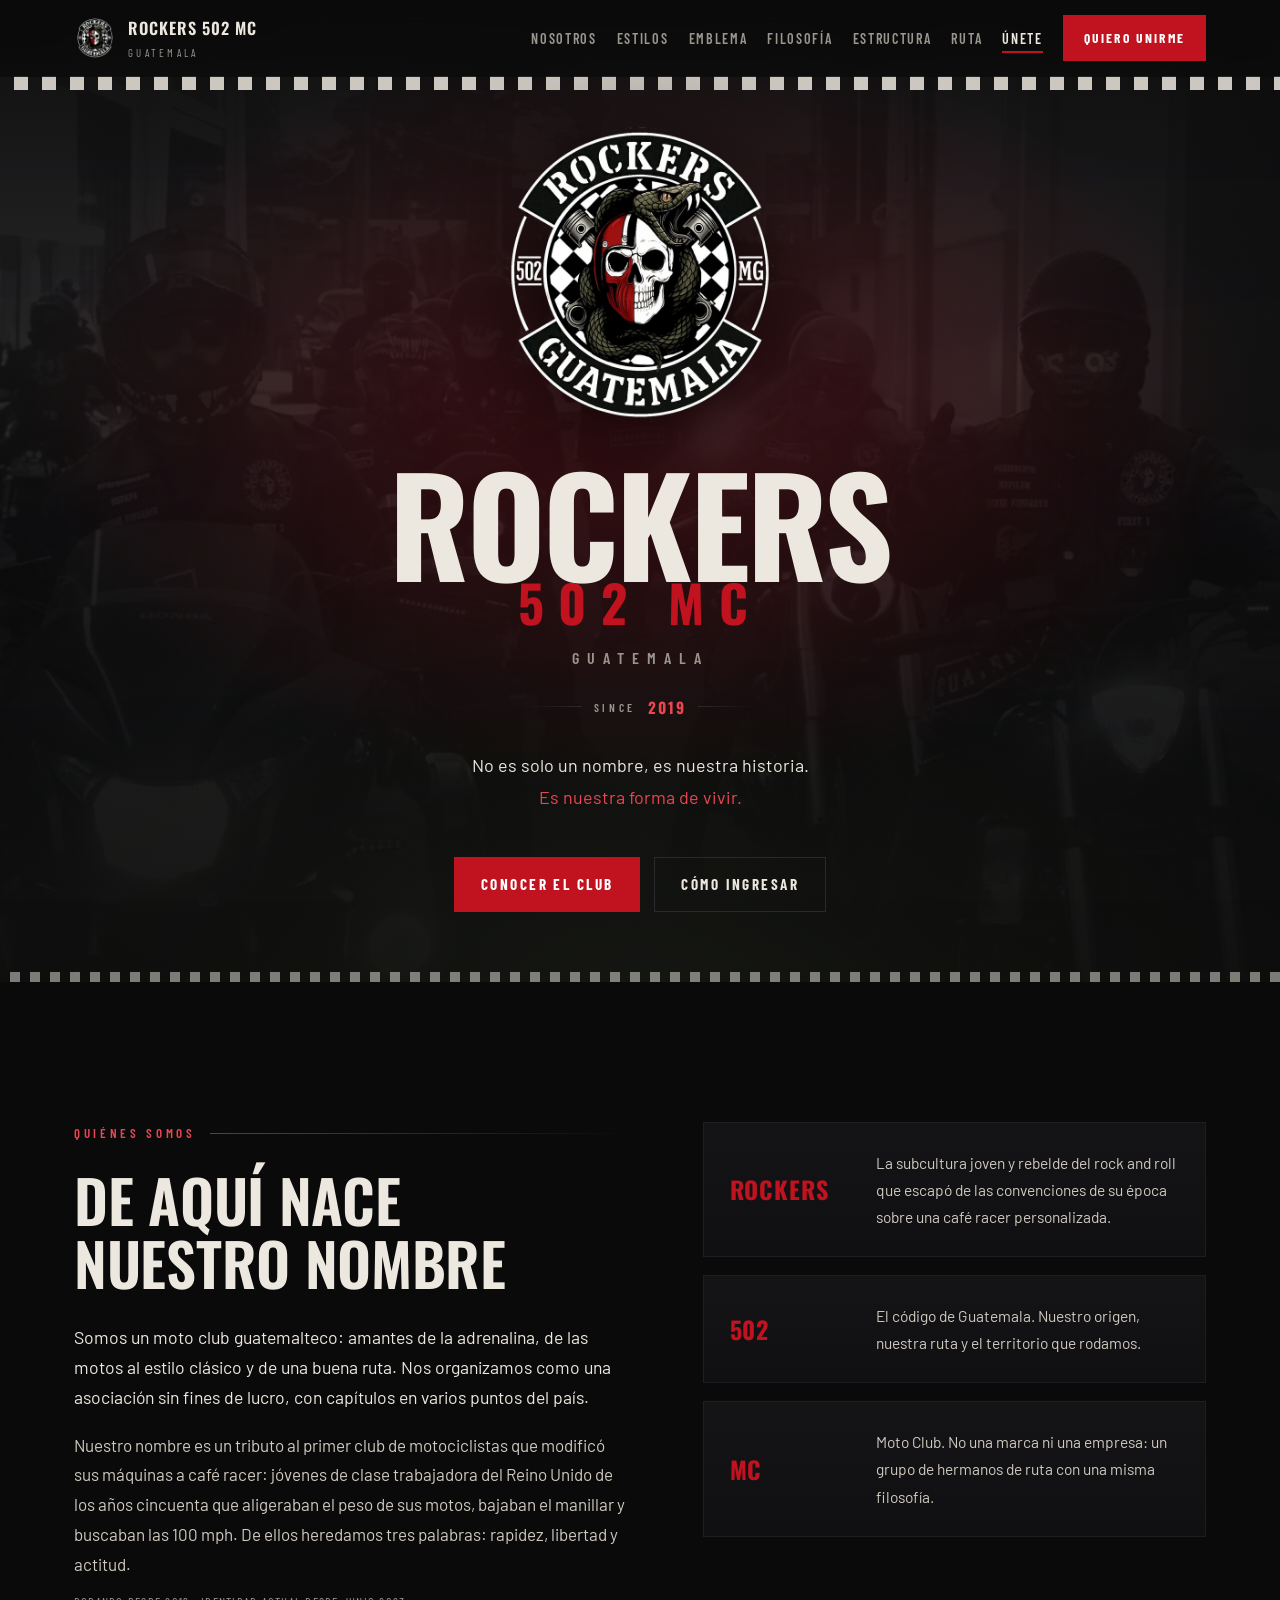
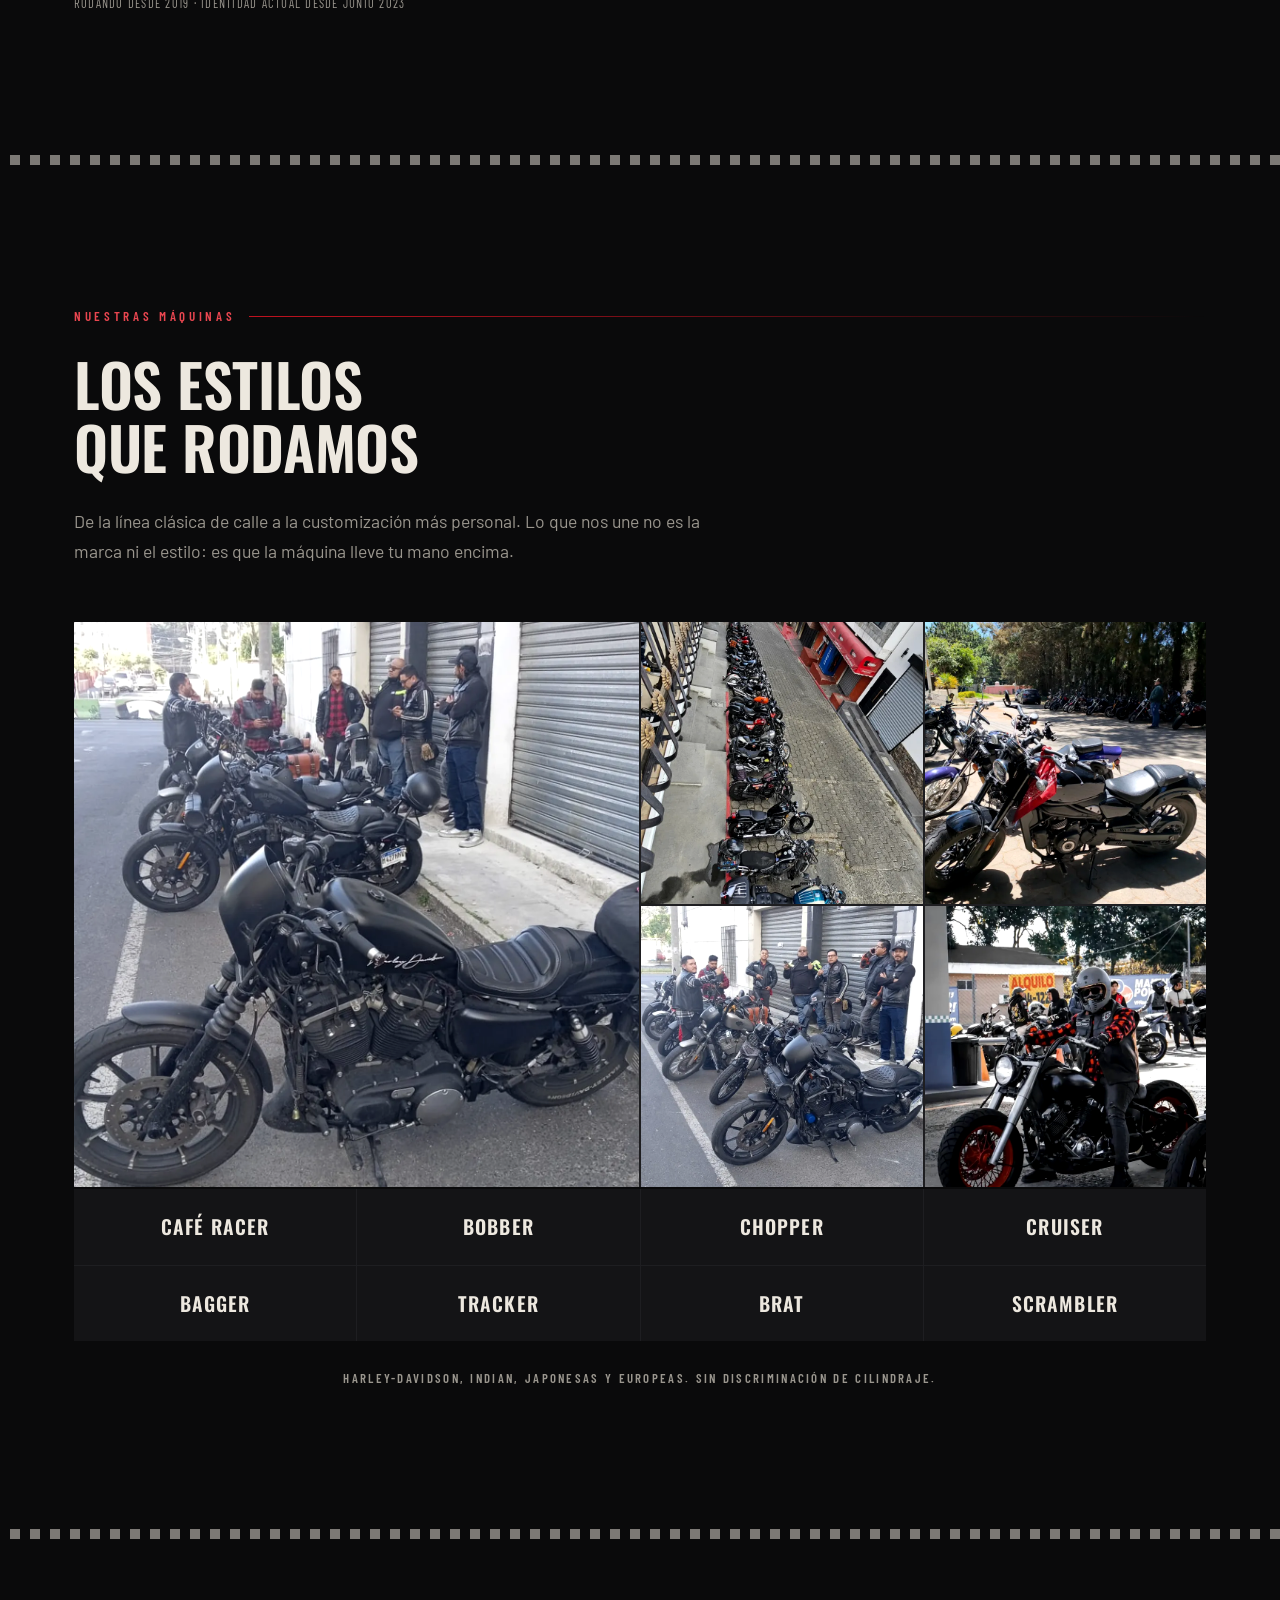
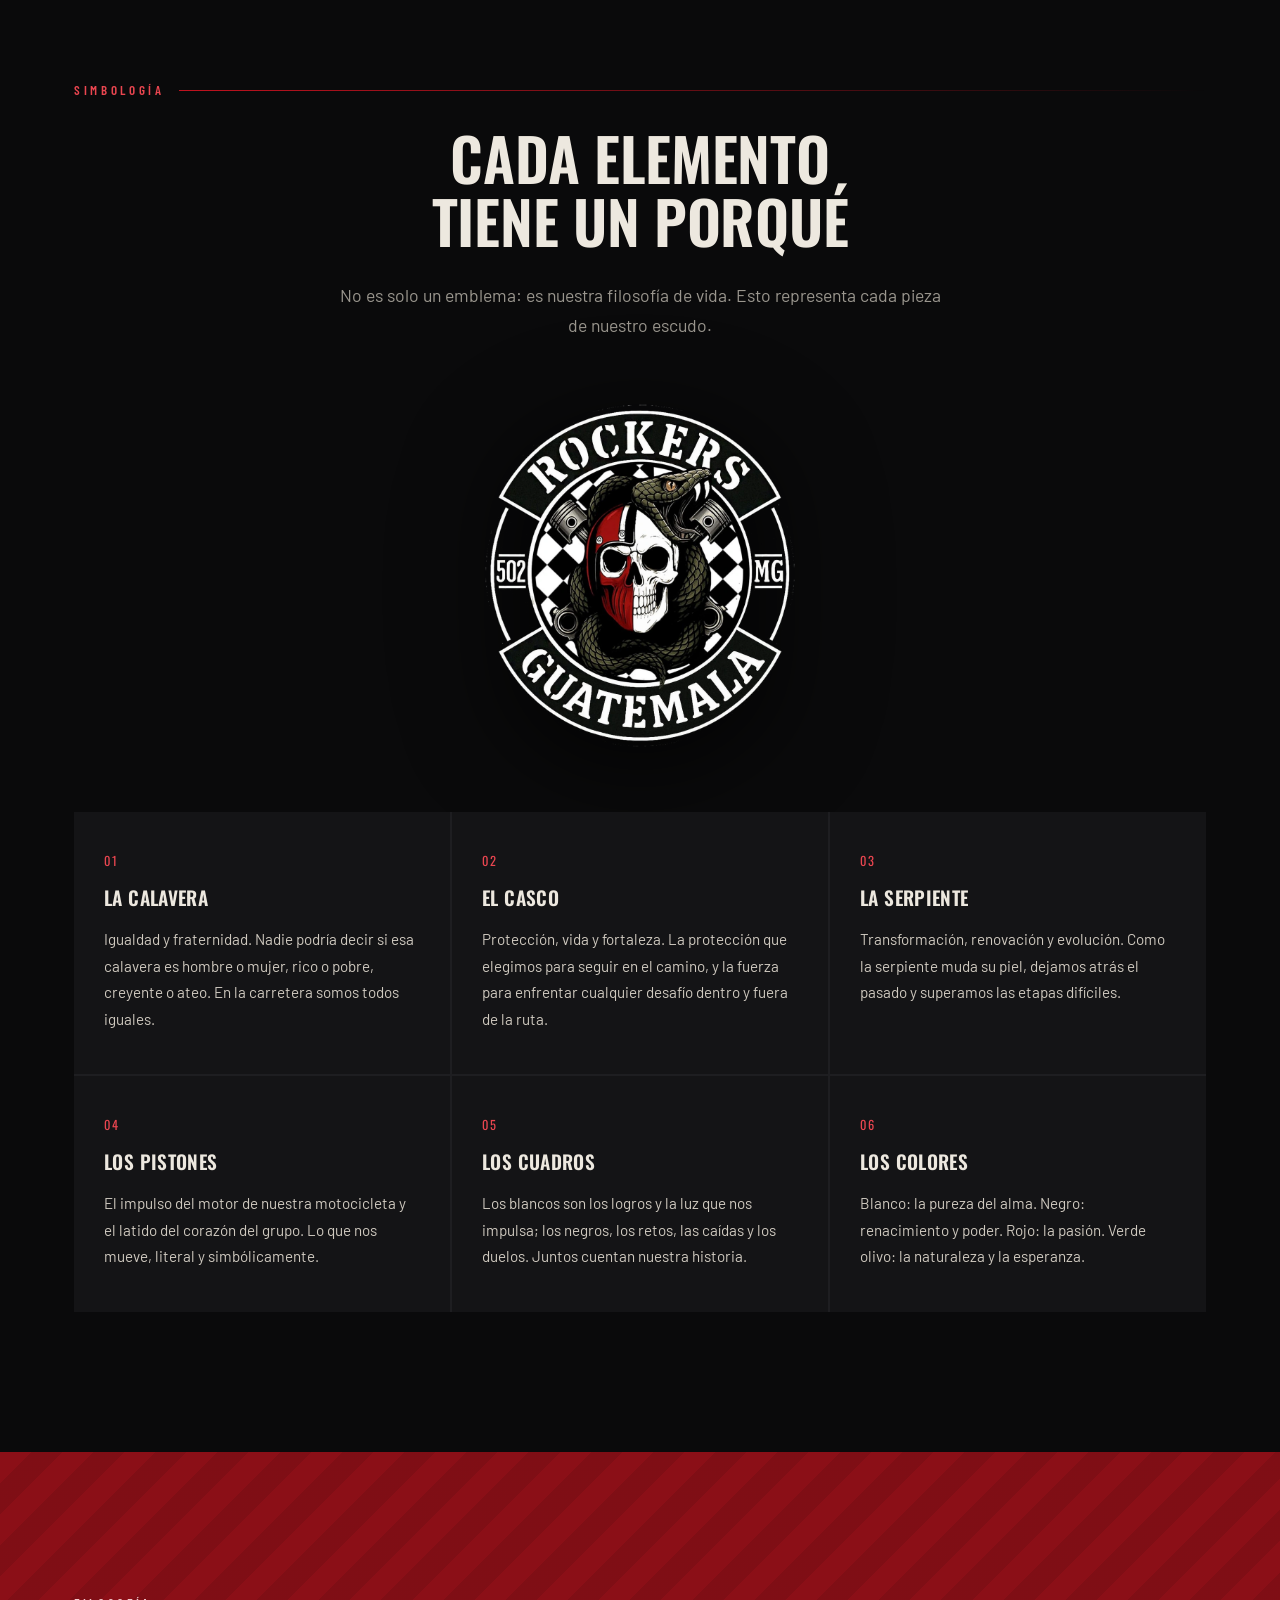
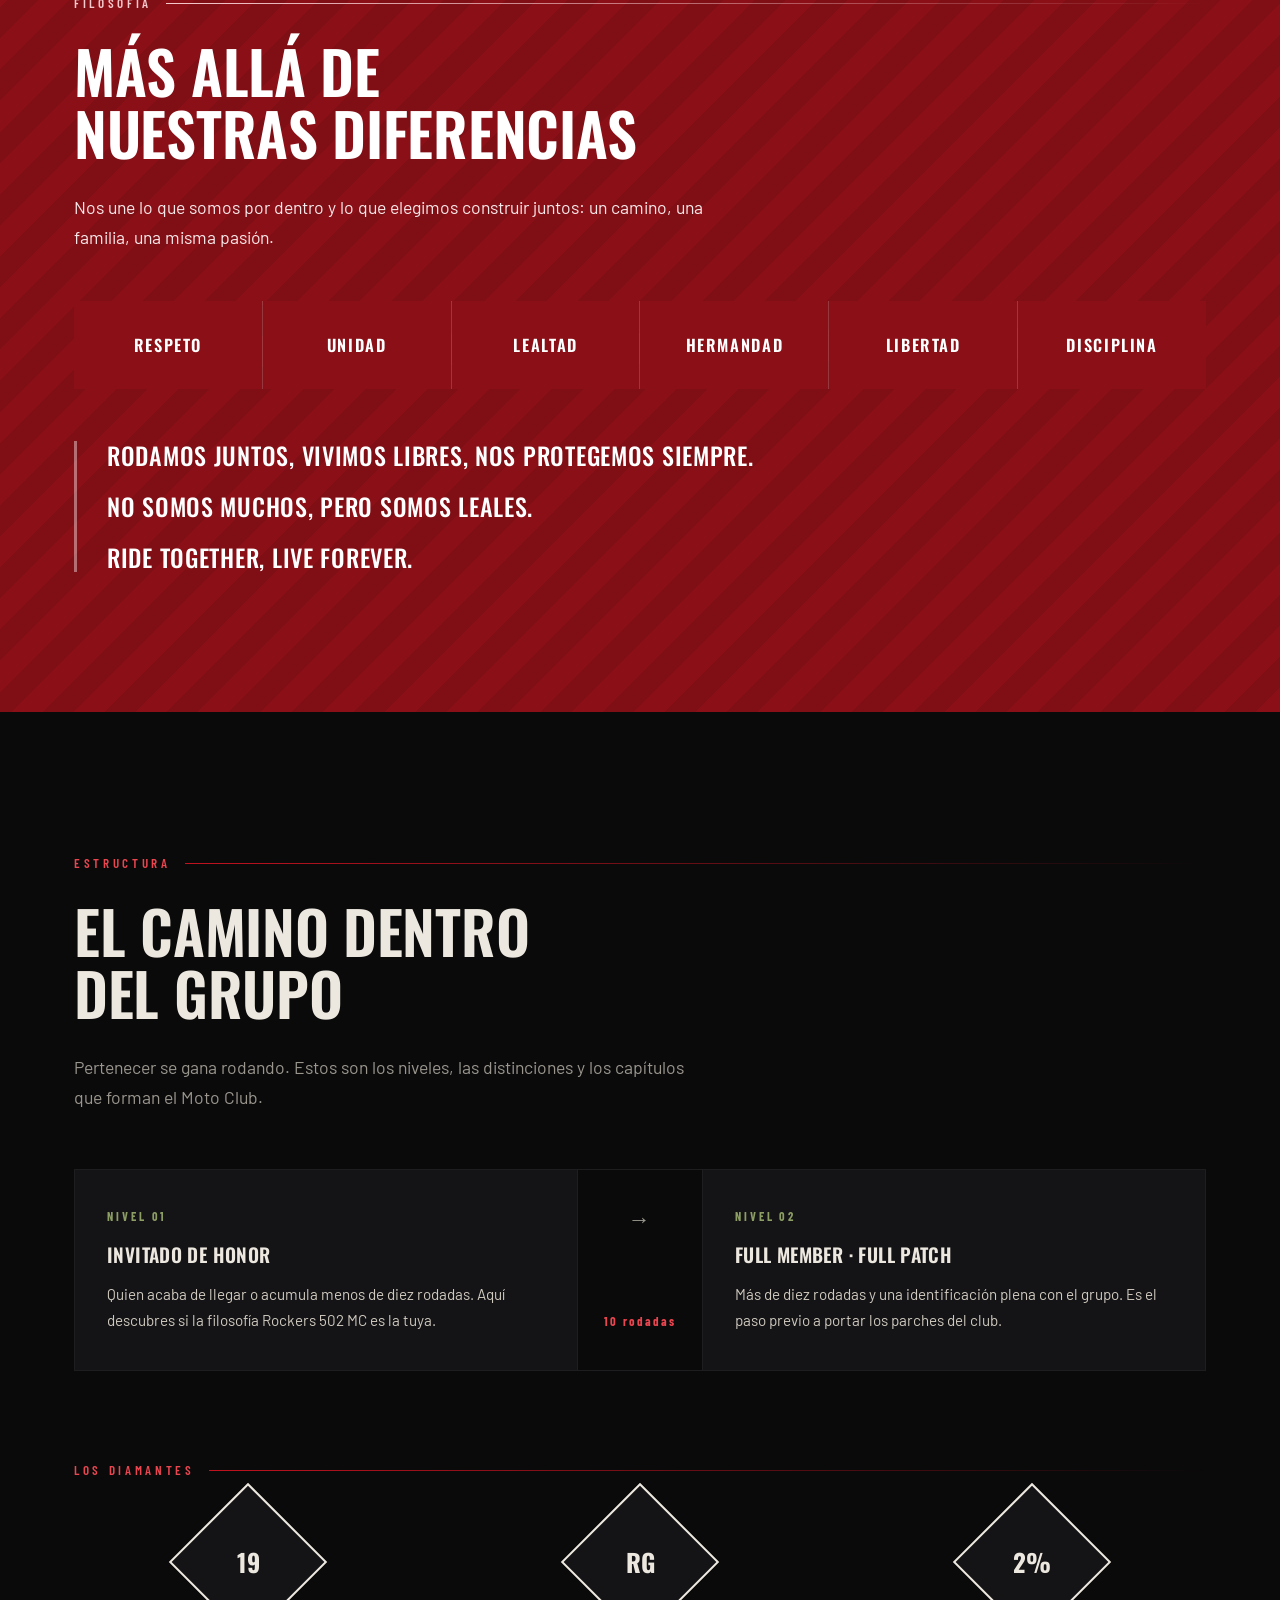
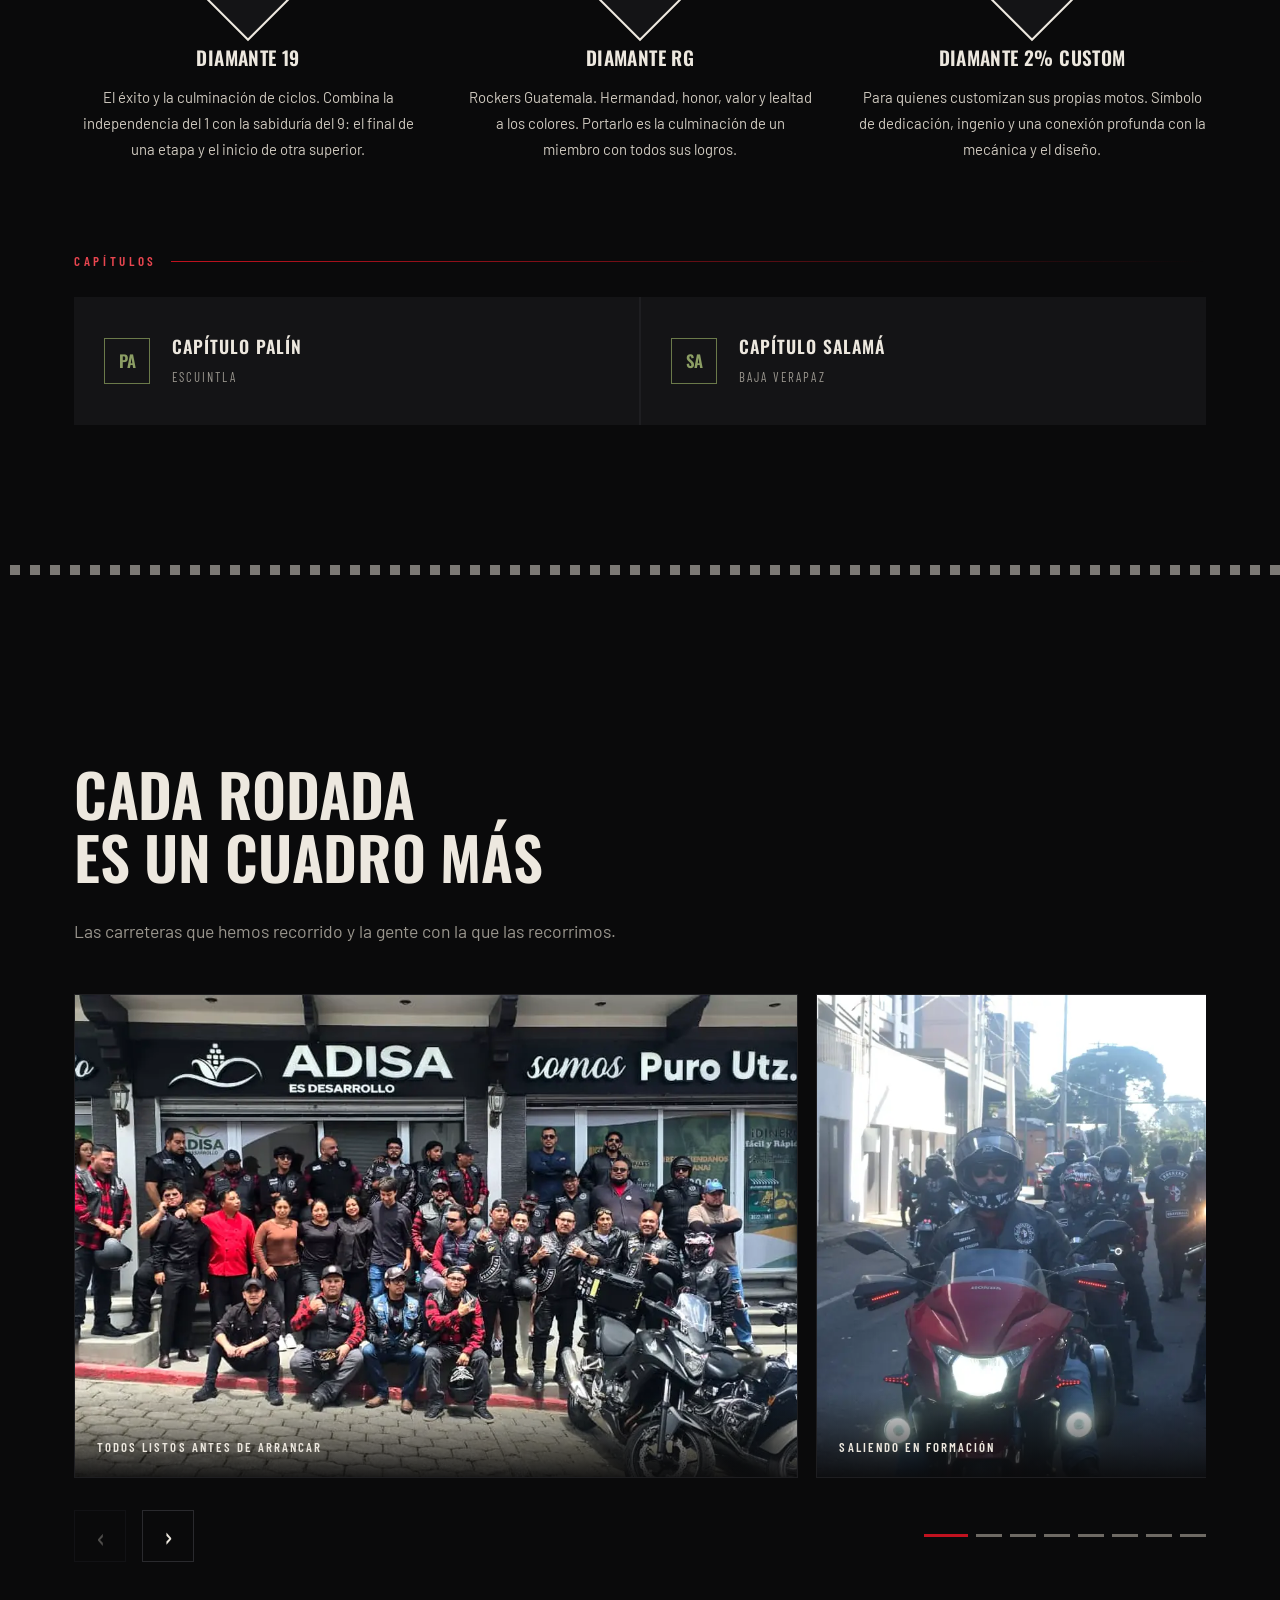
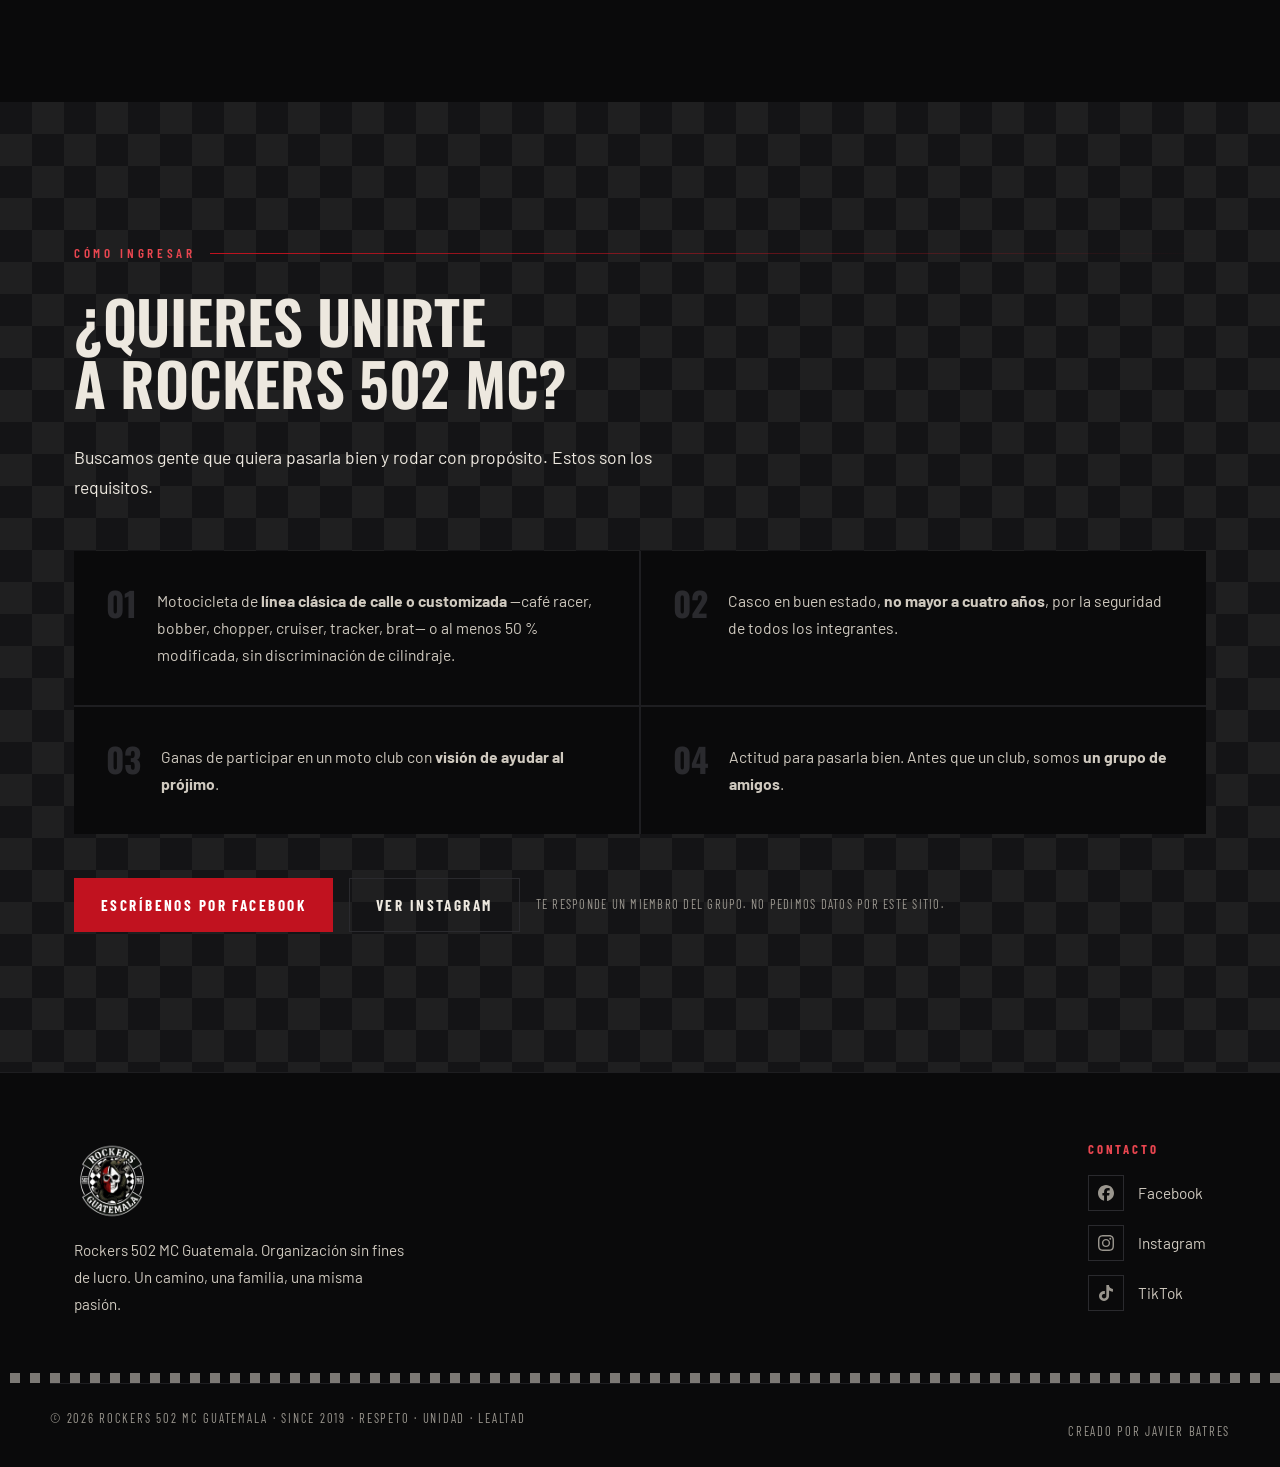
==== commit 23b37346: "Usar el dominio oficial rockers502mc.com.gt Co-Authored-By: Codex <noreply@openai.com>" ====
--- a/site/index.html
+++ b/site/index.html
@@ -5,14 +5,14 @@
 <meta name="viewport" content="width=device-width, initial-scale=1">
 <title>Rockers 502 MC Guatemala — Moto Club</title>
 <meta name="description" content="Moto club guatemalteco rodando desde 2019: historia, simbología del emblema, estructura del grupo, capítulos y requisitos para unirte a Rockers 502 MC.">
-<link rel="canonical" href="https://www.rockers502.gt/">
+<link rel="canonical" href="https://rockers502mc.com.gt/">
 
 <meta property="og:type" content="website">
 <meta property="og:site_name" content="Rockers 502 MC Guatemala">
 <meta property="og:title" content="Rockers 502 MC Guatemala">
 <meta property="og:description" content="Rodando desde 2019. Un camino, una familia, una misma pasión.">
-<meta property="og:url" content="https://www.rockers502.gt/">
-<meta property="og:image" content="https://www.rockers502.gt/assets/img/og.jpg">
+<meta property="og:url" content="https://rockers502mc.com.gt/">
+<meta property="og:image" content="https://rockers502mc.com.gt/assets/img/og.jpg">
 <meta property="og:image:width" content="1200">
 <meta property="og:image:height" content="630">
 <meta property="og:image:type" content="image/jpeg">
@@ -39,20 +39,20 @@
   "@graph": [
   {
   "@type": "WebSite",
-  "@id": "https://www.rockers502.gt/#sitio",
-  "url": "https://www.rockers502.gt/",
+  "@id": "https://rockers502mc.com.gt/#sitio",
+  "url": "https://rockers502mc.com.gt/",
   "name": "Rockers 502 MC Guatemala",
   "inLanguage": "es-GT",
-  "publisher": { "@id": "https://www.rockers502.gt/#club" }
+  "publisher": { "@id": "https://rockers502mc.com.gt/#club" }
   },
   {
   "@type": "SportsOrganization",
-  "@id": "https://www.rockers502.gt/#club",
+  "@id": "https://rockers502mc.com.gt/#club",
   "sport": "Motociclismo",
   "name": "Rockers 502 MC Guatemala",
   "alternateName": "Rockers 502 MC",
-  "url": "https://www.rockers502.gt/",
-  "logo": "https://www.rockers502.gt/assets/img/emblem.webp",
+  "url": "https://rockers502mc.com.gt/",
+  "logo": "https://rockers502mc.com.gt/assets/img/emblem.webp",
   "foundingDate": "2019",
   "areaServed": "GT",
   "description": "Moto club guatemalteco de motocicletas de estilo clásico y customizadas.",
@@ -317,7 +317,7 @@
   <div class="check check--thin"></div>
   <div class="wrap footer-bottom">
     <p>&copy; <span data-year>2026</span> Rockers 502 MC Guatemala &middot; Since 2019 &middot; Respeto &middot; Unidad &middot; Lealtad</p>
-    <p class="credit">Creado por <a href="https://fjbatresv.com" target="_blank" rel="noopener">Javier Batres</a></p>
+    <p class="credit">Creado por Javier Batres</p>
   </div>
 </footer>
 
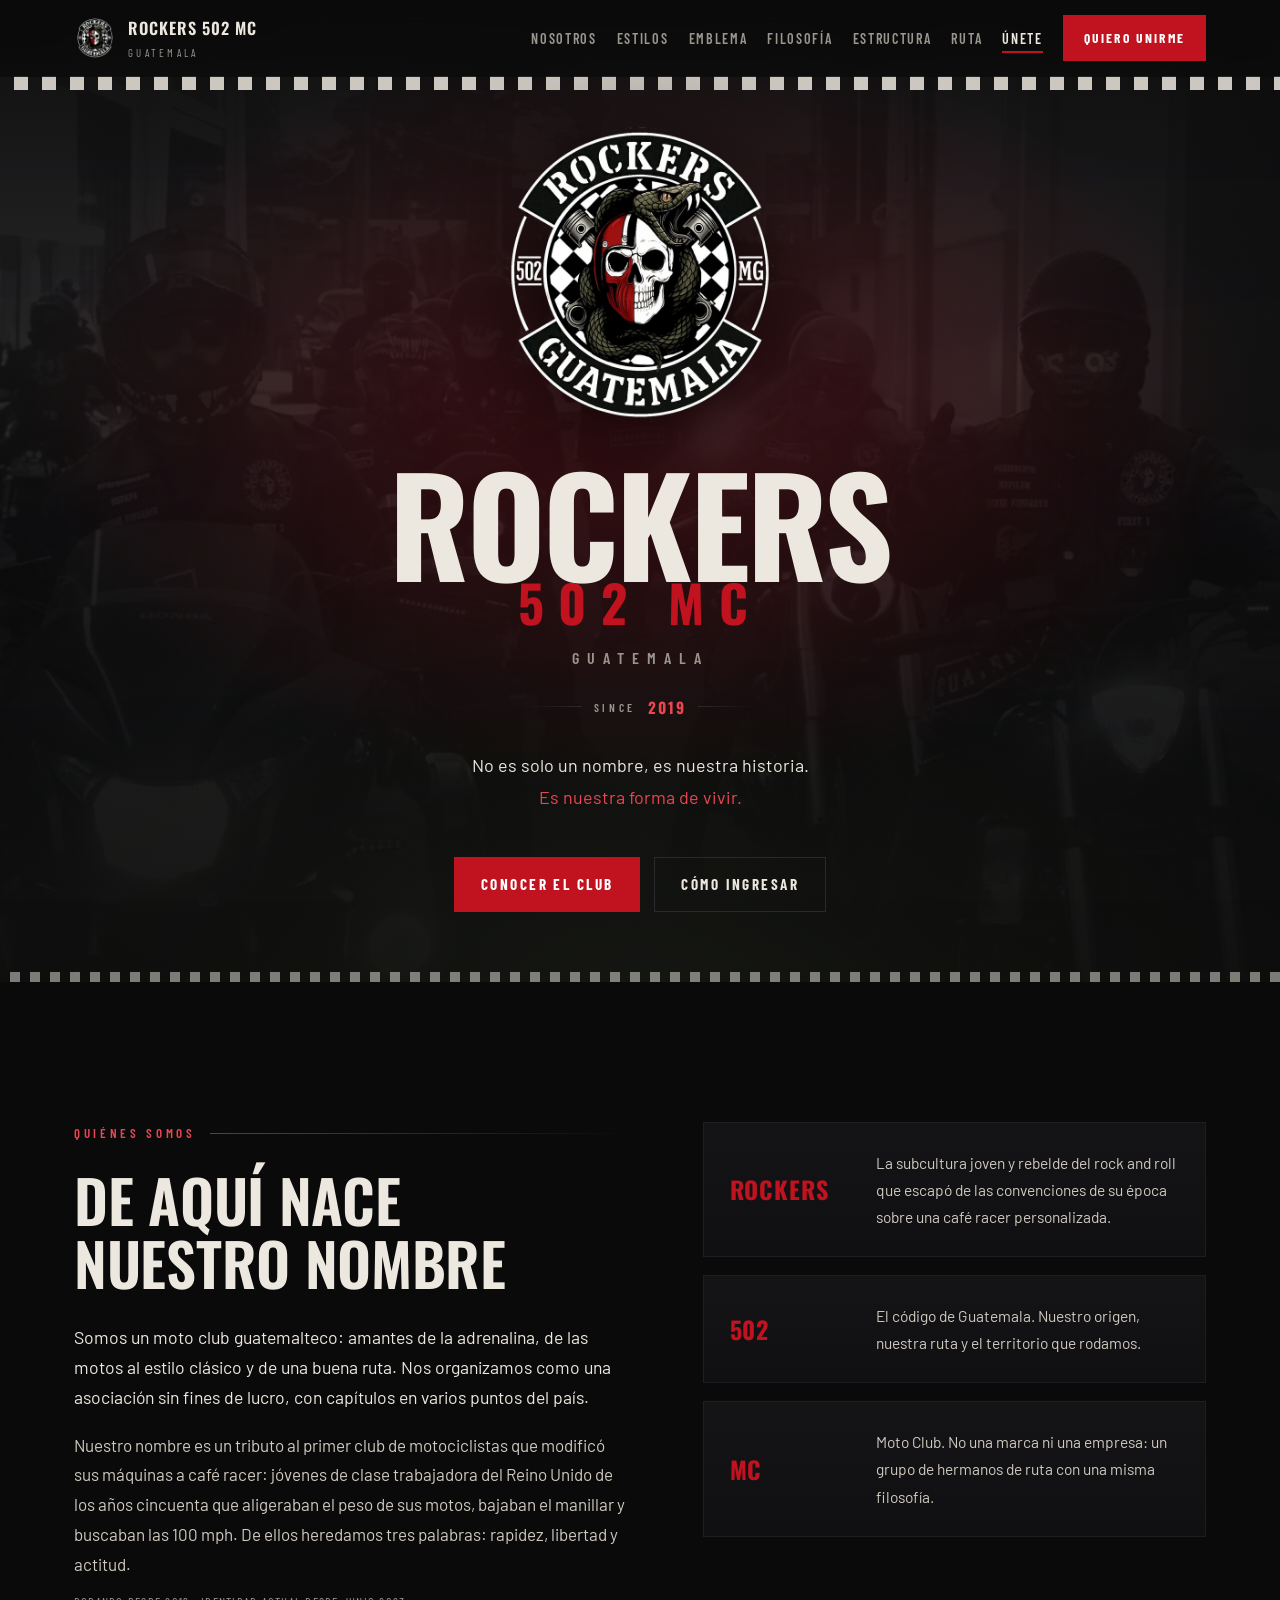
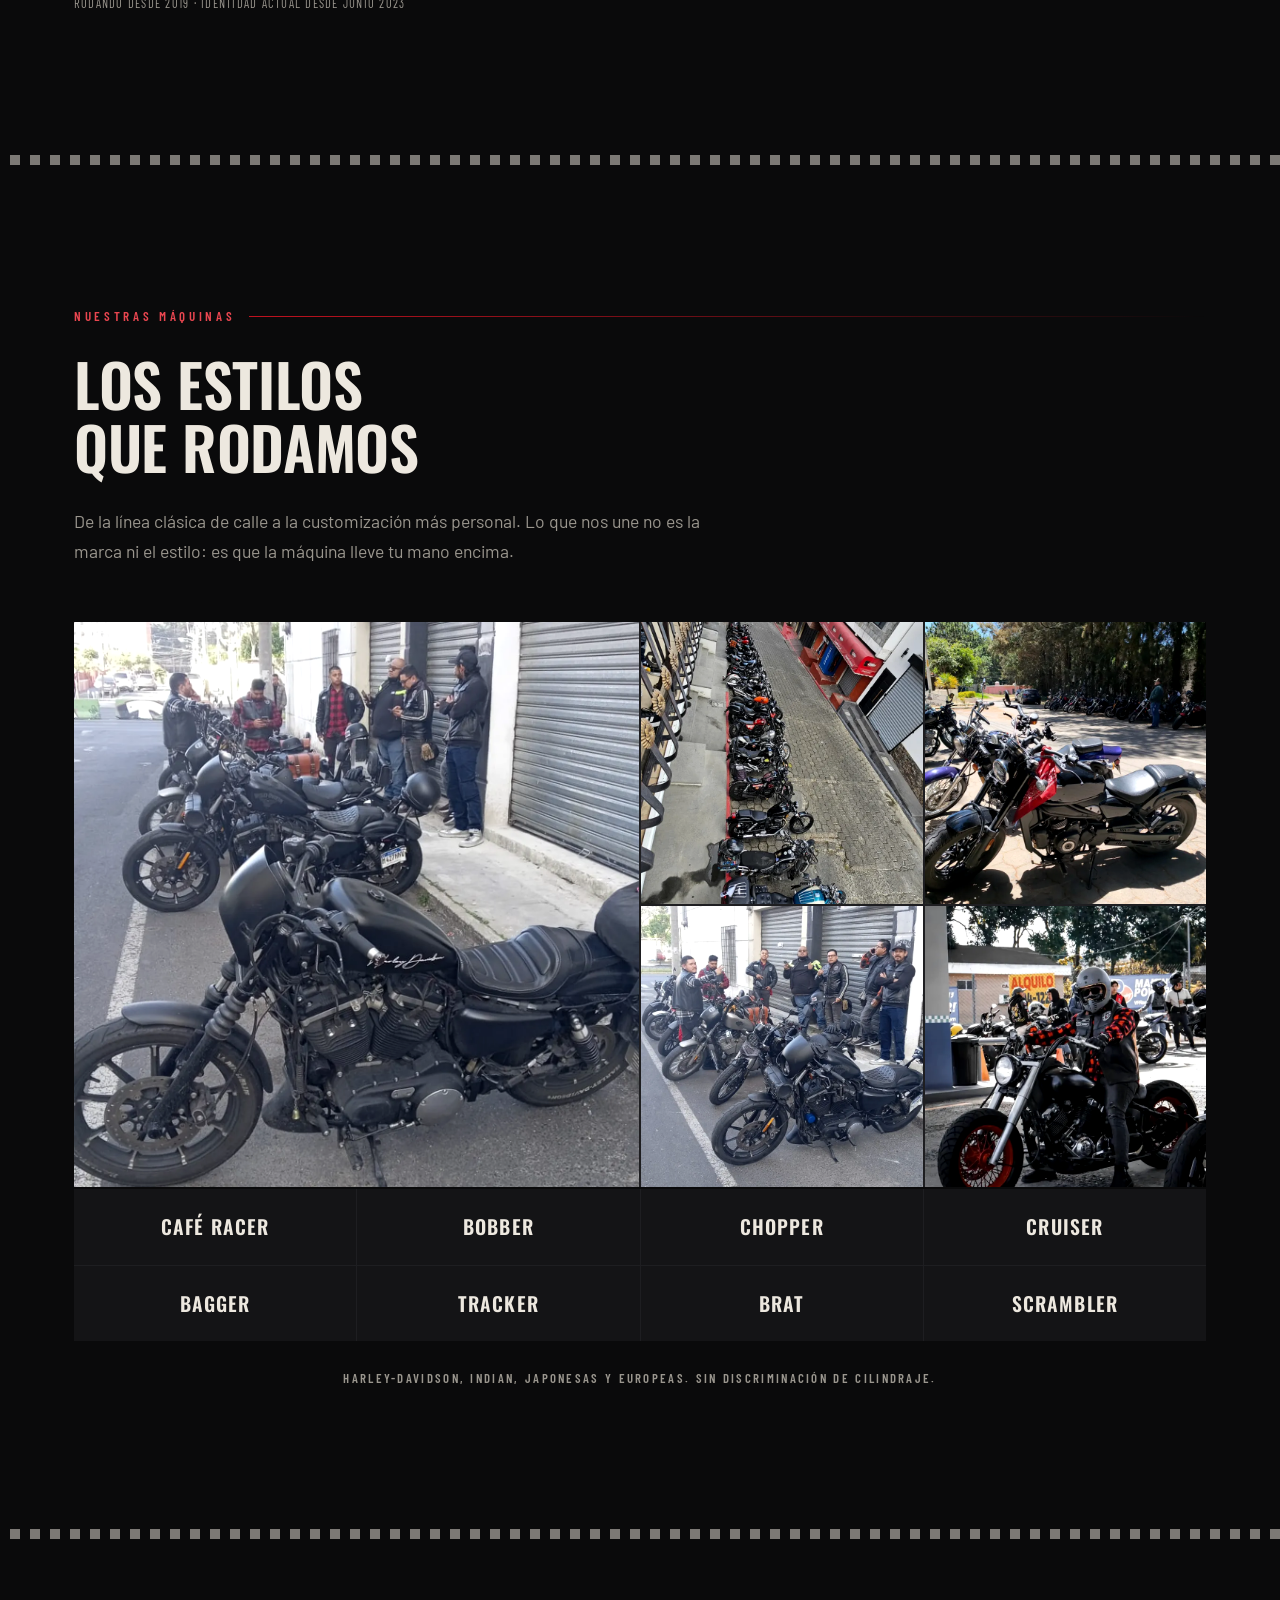
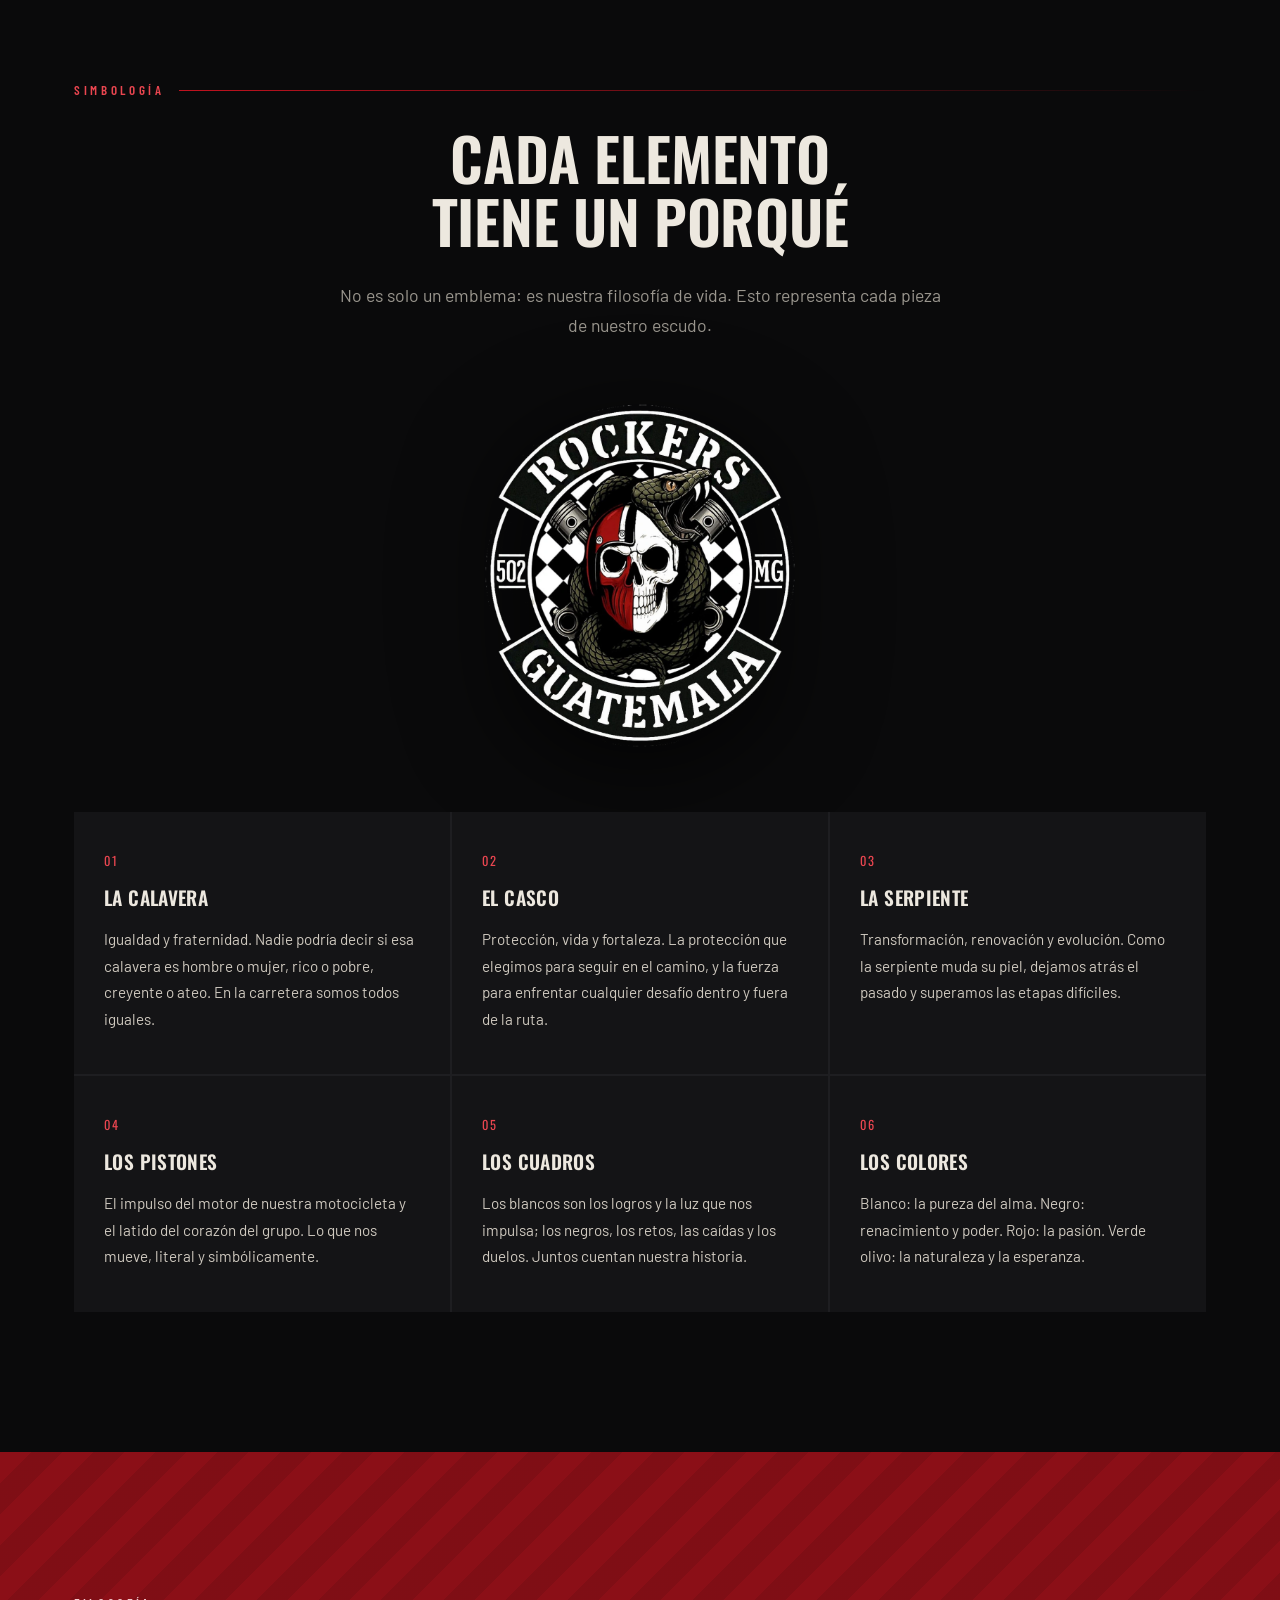
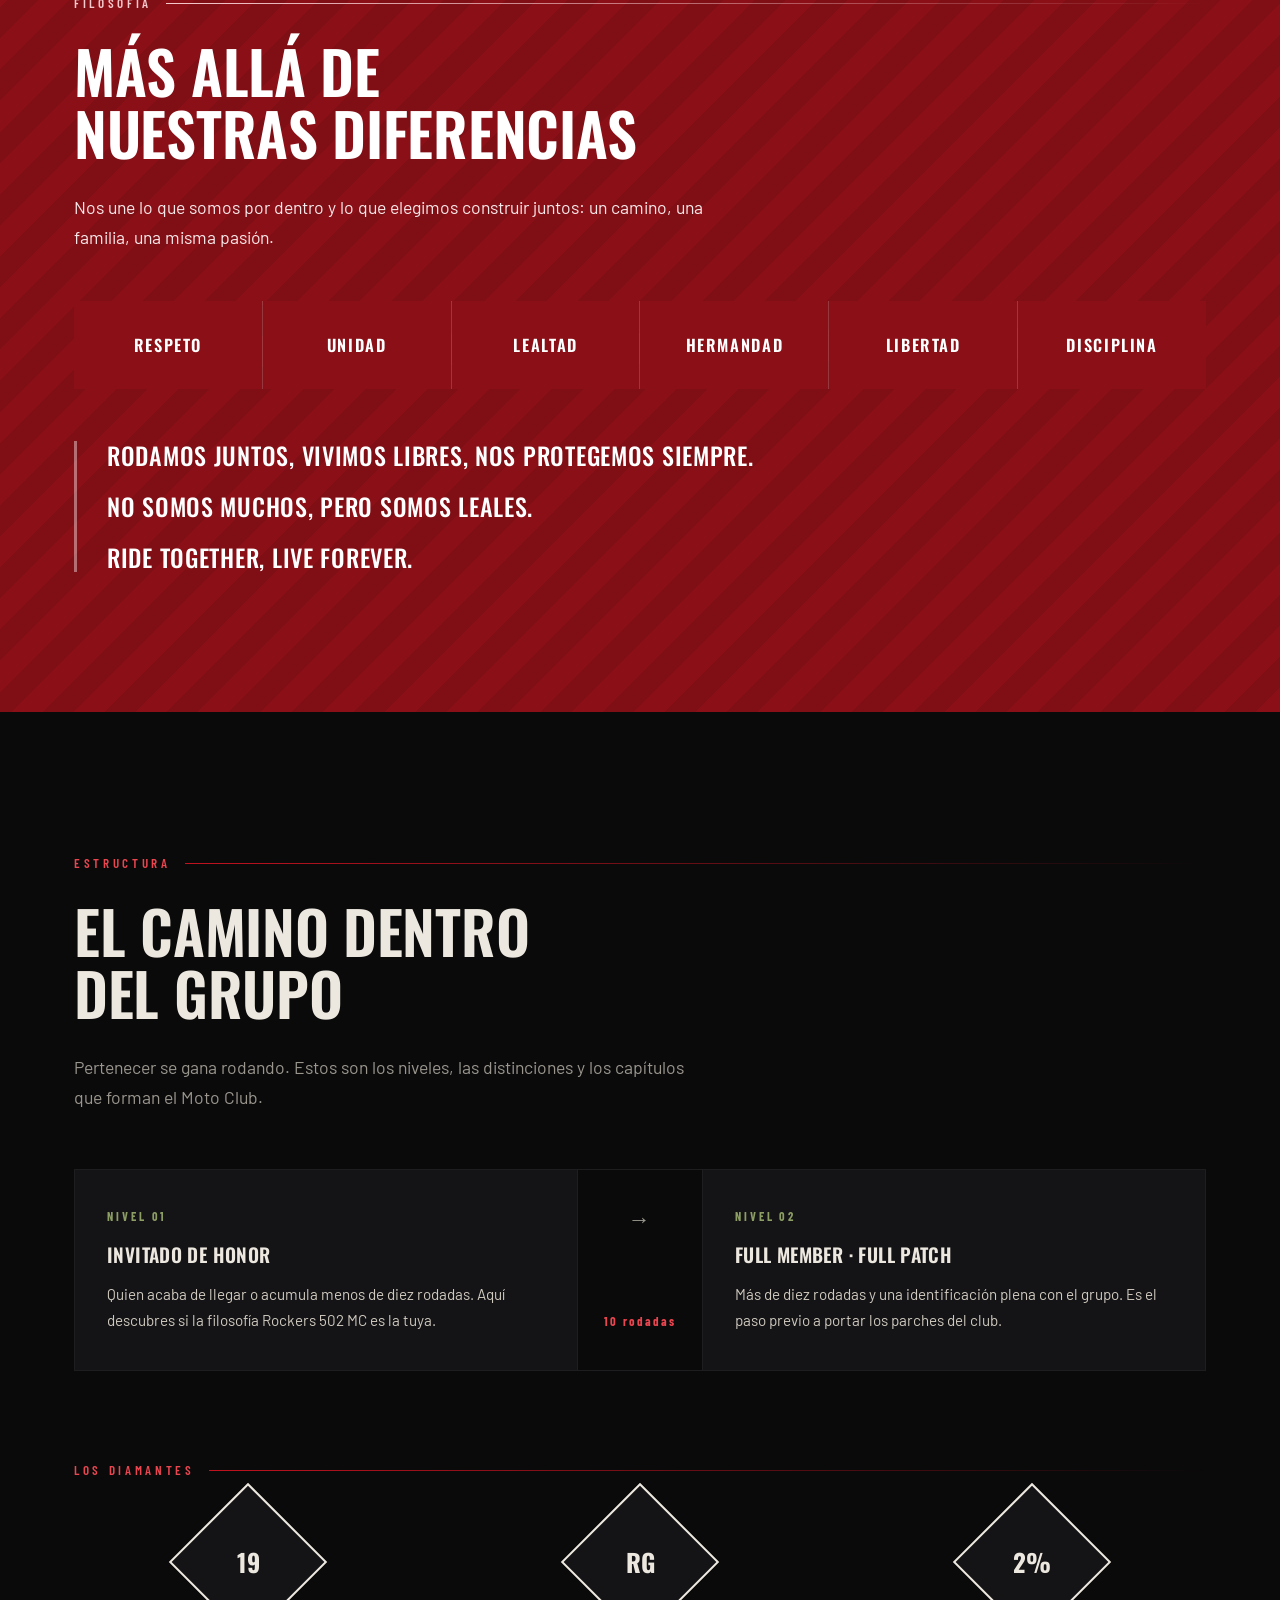
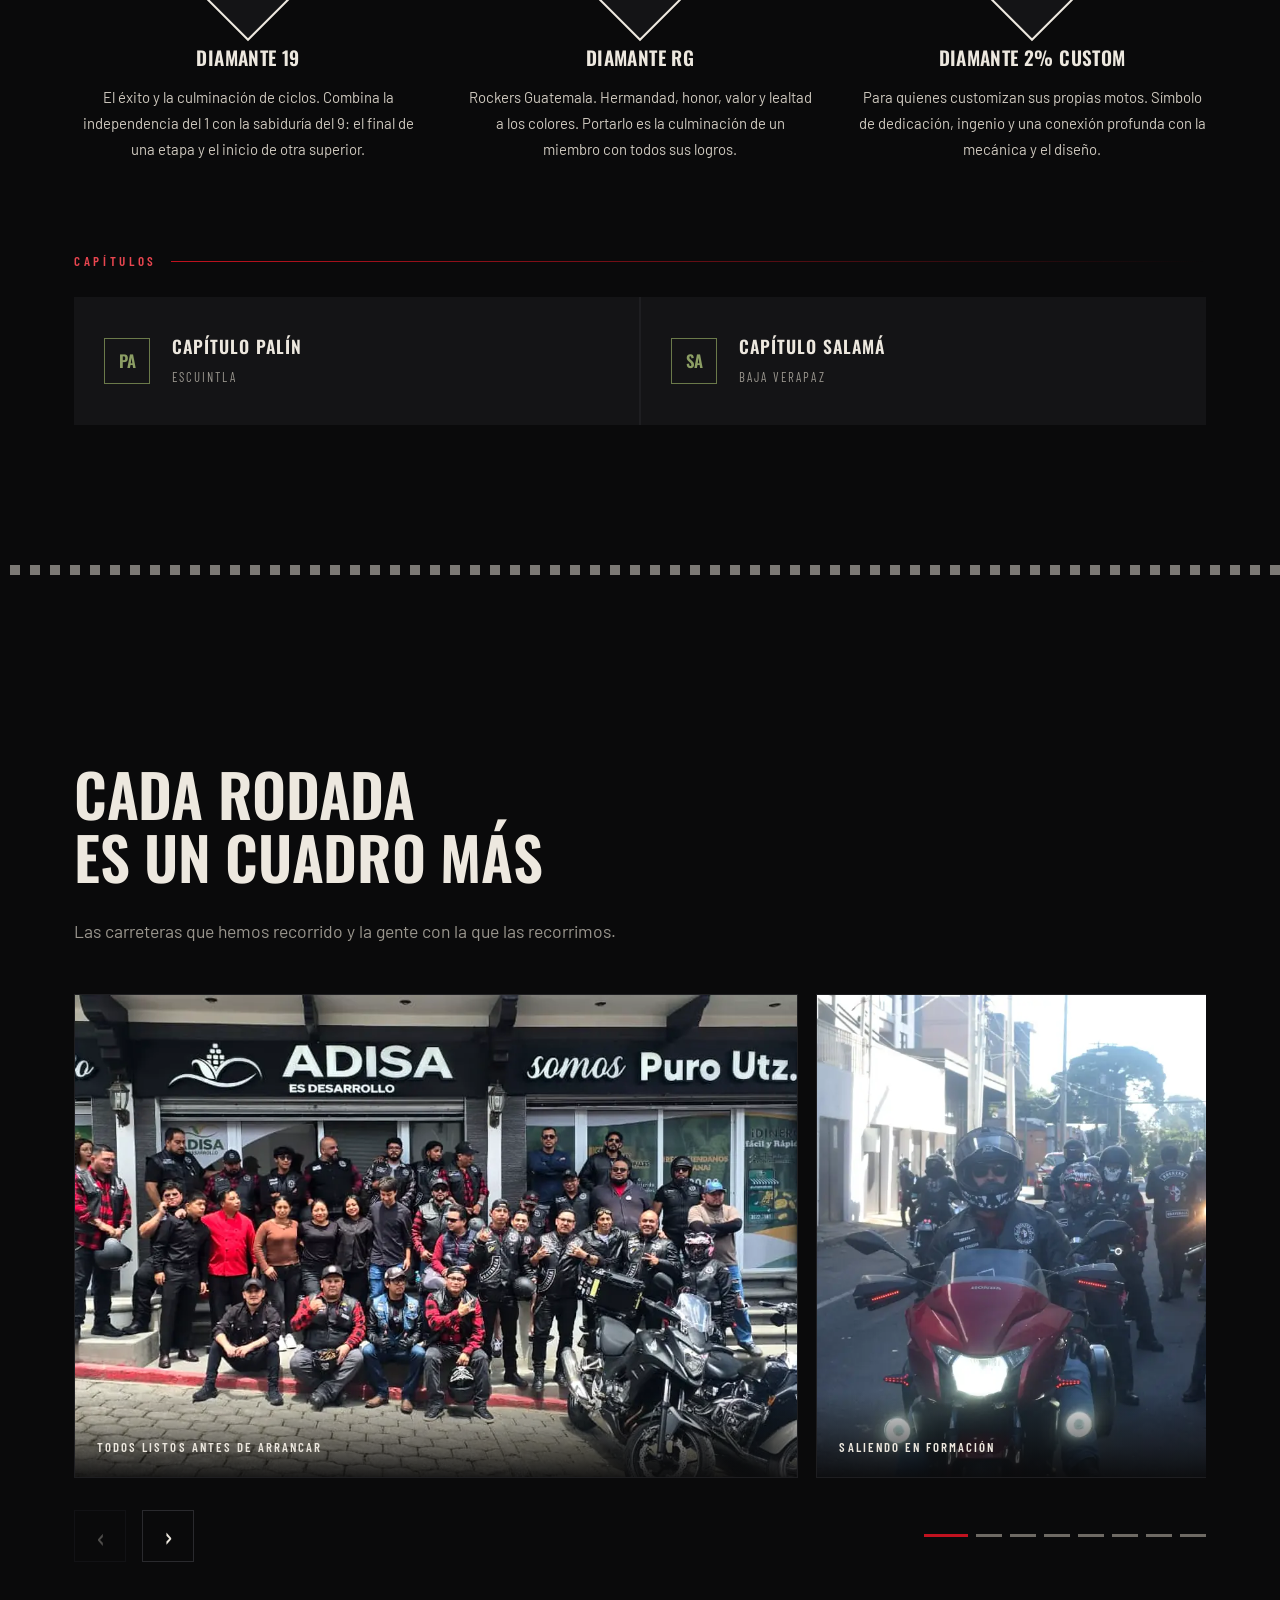
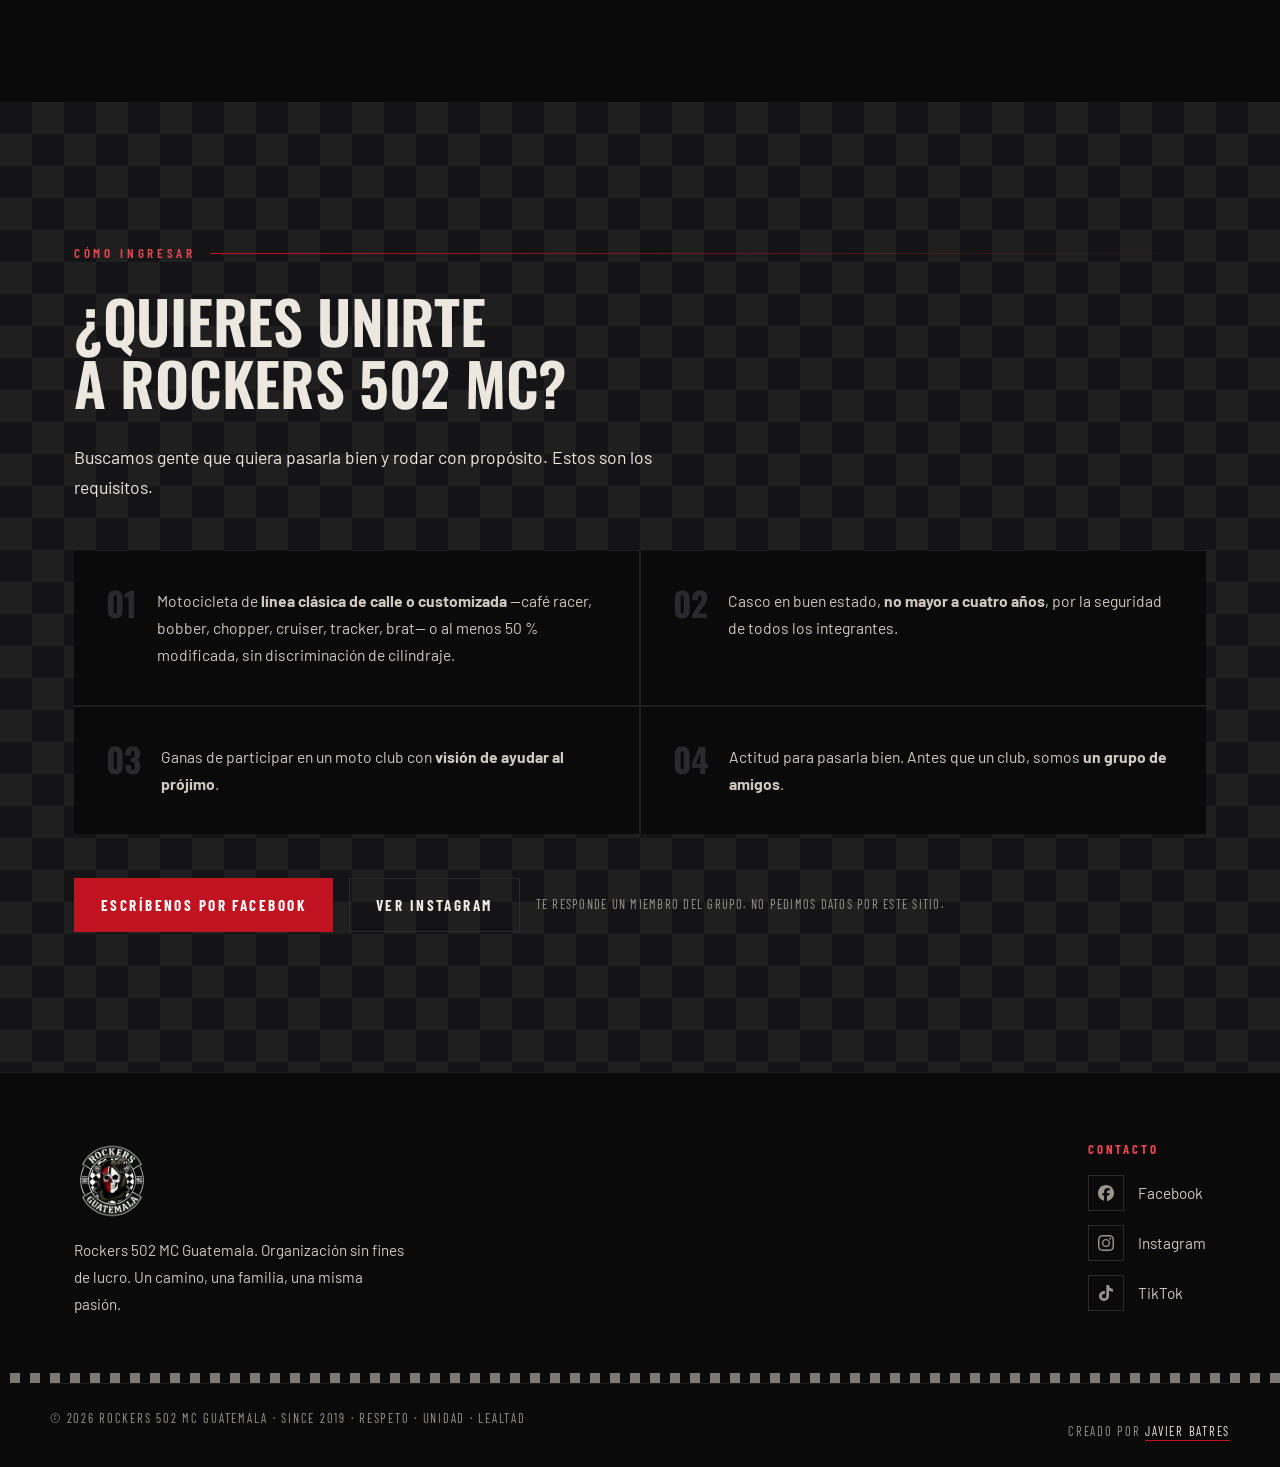
==== commit 3d584fb9: "Limitar el bloqueo al subdominio de la landing" ====
--- a/site/index.html
+++ b/site/index.html
@@ -317,7 +317,7 @@
   <div class="check check--thin"></div>
   <div class="wrap footer-bottom">
     <p>&copy; <span data-year>2026</span> Rockers 502 MC Guatemala &middot; Since 2019 &middot; Respeto &middot; Unidad &middot; Lealtad</p>
-    <p class="credit">Creado por Javier Batres</p>
+    <p class="credit">Creado por <a href="https://fjbatresv.com" target="_blank" rel="noopener">Javier Batres</a></p>
   </div>
 </footer>
 
